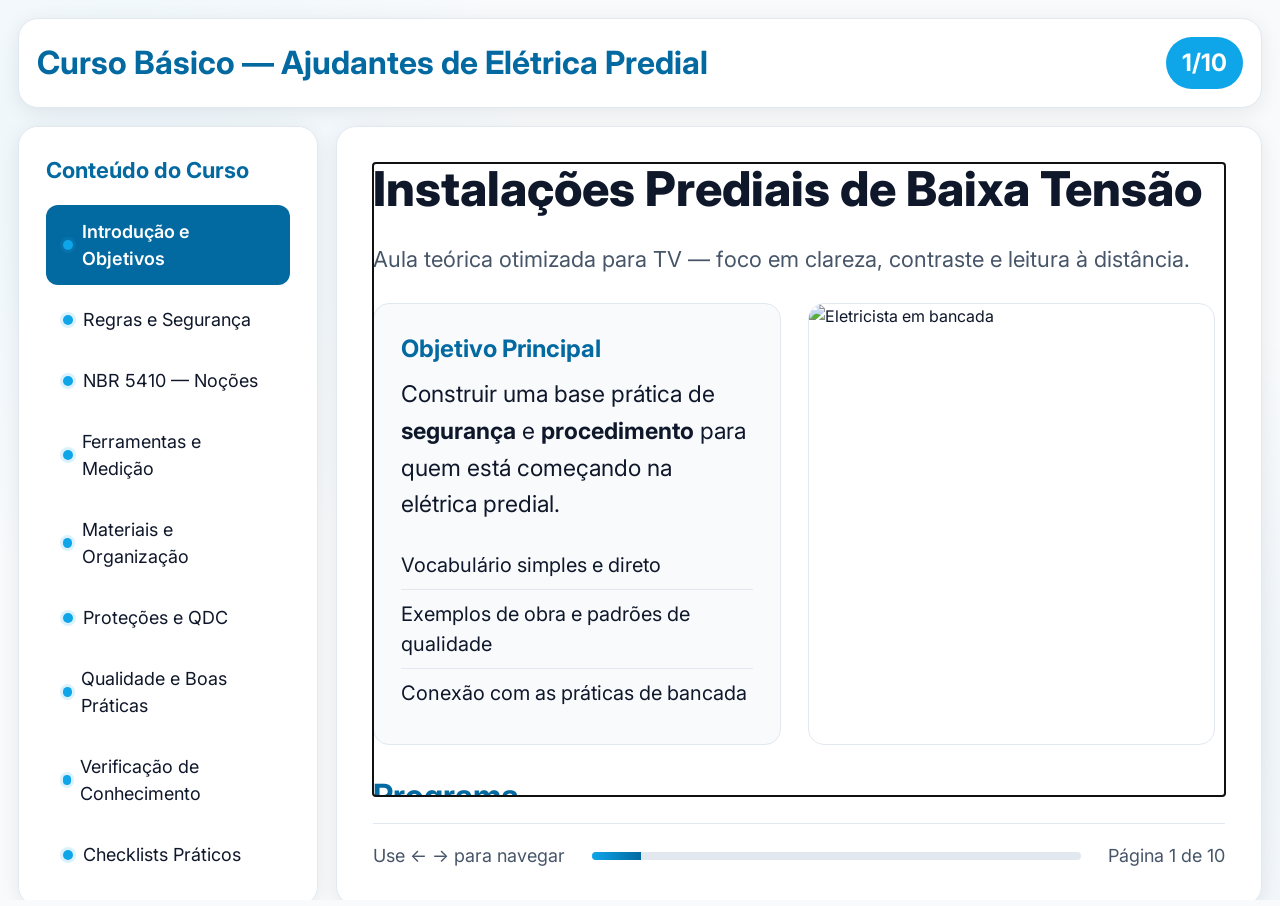
==== index.html @ 141e2f9c "Update index.html" ====
<!DOCTYPE html>
<html lang="pt-BR">
<head>
  <meta charset="utf-8" />
  <meta name="viewport" content="width=device-width, initial-scale=1, viewport-fit=cover" />
  <title>Curso Básico — Ajudantes de Elétrica Predial (TV • Light)</title>
  <meta name="description" content="Apresentação otimizada para TV 16:9, fundo claro e texto escuro, com tipografia grande e alto contraste." />
  <link rel="preconnect" href="https://fonts.googleapis.com">
  <link rel="preconnect" href="https://fonts.gstatic.com" crossorigin>
  <link href="https://fonts.googleapis.com/css2?family=Inter:wght@400;600;700;800&display=swap" rel="stylesheet">
  <style>
    :root {
      /* Sistema de cores otimizado para TV */
      --bg-primary: #f8fafc;
      --bg-card: #ffffff;
      --text-primary: #0f172a;
      --text-secondary: #475569;
      --accent-primary: #0369a1;
      --accent-secondary: #0ea5e9;
      --success: #16a34a;
      --warning: #d97706;
      --danger: #dc2626;
      --border: #e2e8f0;
      --shadow: rgba(0, 0, 0, 0.08);

      /* Sistema de espaçamento para TV */
      --space-xs: 1vh;
      --space-sm: 2vh;
      --space-md: 3vh;
      --space-lg: 4vh;
      --space-xl: 5vh;
    }

    * { box-sizing: border-box; margin: 0; padding: 0; }
    html, body { height: 100%; overflow: hidden; }

    body {
      font-family: 'Inter', system-ui, -apple-system, sans-serif;
      background:
        radial-gradient(circle at 10% 20%, rgba(14,165,233,.05) 0%, transparent 30%),
        radial-gradient(circle at 90% 80%, rgba(3,105,161,.05) 0%, transparent 30%),
        var(--bg-primary);
      color: var(--text-primary);
      line-height: 1.5;
    }

    /* Container principal para TV */
    .tv-container { width: 100vw; height: 100vh; display: flex; flex-direction: column; padding: var(--space-sm); gap: var(--space-sm); }

    /* Header fixo */
    .header { display: flex; justify-content: space-between; align-items: center; padding: var(--space-sm); background: var(--bg-card); border-radius: 20px; box-shadow: 0 4px 20px var(--shadow); border: 1px solid var(--border); }
    .course-title { font-size: clamp(20px, 2.5vw, 32px); font-weight: 700; color: var(--accent-primary); }
    .slide-indicator { font-size: clamp(18px, 2vw, 24px); font-weight: 700; background: var(--accent-secondary); color: #fff; padding: 8px 16px; border-radius: 50px; }

    /* Área de conteúdo principal */
    .main-content { flex: 1; display: flex; gap: var(--space-sm); height: calc(100vh - 120px); }

    /* Navegação lateral */
    .nav-sidebar { width: 300px; background: var(--bg-card); border-radius: 20px; padding: var(--space-md); box-shadow: 0 4px 20px var(--shadow); border: 1px solid var(--border); overflow-y: auto; }
    .nav-title { font-size: clamp(18px, 1.8vw, 22px); font-weight: 700; margin-bottom: var(--space-sm); color: var(--accent-primary); }
    .nav-list { list-style: none; display: flex; flex-direction: column; gap: 8px; }
    .nav-item { padding: 12px 16px; border-radius: 12px; cursor: pointer; transition: all .2s ease; font-size: clamp(16px, 1.5vw, 18px); border: 1px solid transparent; display:flex; align-items:center; gap:.6rem }
    .nav-item:hover { background: #f1f5f9; }
    .nav-item.active { background: var(--accent-primary); color: #fff; font-weight: 600; }
    .nav-item .dot { width:10px; height:10px; border-radius:999px; background: var(--accent-secondary); box-shadow:0 0 0 3px rgba(14,165,233,.15); }

    /* Área do slide */
    .slide-area { flex: 1; background: var(--bg-card); border-radius: 20px; padding: var(--space-lg); box-shadow: 0 4px 20px var(--shadow); border: 1px solid var(--border); overflow: hidden; display: flex; flex-direction: column; }
    .slide-content { flex: 1; overflow-y: auto; padding-right: 10px; animation: fadeIn .4s ease; }

    /* Tipografia otimizada para TV */
    .slide-title { font-size: clamp(32px, 4vw, 48px); font-weight: 800; line-height: 1.1; margin-bottom: var(--space-md); color: var(--text-primary); }
    .slide-subtitle { font-size: clamp(24px, 2.5vw, 32px); font-weight: 700; margin: var(--space-sm) 0 var(--space-xs); color: var(--accent-primary); }
    .text-lead { font-size: clamp(18px, 1.8vw, 22px); color: var(--text-secondary); margin-bottom: var(--space-md); }
    .text-body { font-size: clamp(20px, 1.8vw, 24px); line-height: 1.6; margin-bottom: var(--space-sm); }

    /* Elementos de conteúdo */
    .content-grid { display: grid; grid-template-columns: 1fr 1fr; gap: var(--space-md); margin: var(--space-md) 0; }
    .content-card { background: #f8fafc; border: 1px solid var(--border); border-radius: 16px; padding: var(--space-md); }
    .content-card h3 { font-size: clamp(20px, 2vw, 24px); margin-bottom: var(--space-xs); color: var(--accent-primary); }

    .img-card { background:#fff; border:1px solid var(--border); border-radius:16px; overflow:hidden; }
    .img-card img { display:block; width:100%; height:100%; object-fit:cover; }

    .key-points { list-style: none; }
    .key-points li { padding: var(--space-xs) 0; font-size: clamp(18px, 1.6vw, 20px); border-bottom: 1px solid var(--border); }
    .key-points li:last-child { border-bottom: none; }

    /* Cores para ênfase */
    .text-success { color: var(--success); font-weight: 600; }
    .text-warning { color: var(--warning); font-weight: 600; }
    .text-danger { color: var(--danger); font-weight: 600; }

    /* Footer */
    .footer { display: flex; justify-content: space-between; align-items: center; padding: var(--space-sm) 0 0; margin-top: var(--space-md); border-top: 1px solid var(--border); }
    .progress-bar { flex: 1; height: 8px; background: #e2e8f0; border-radius: 4px; overflow: hidden; margin: 0 var(--space-md); }
    .progress-fill { height: 100%; background: linear-gradient(90deg, var(--accent-secondary), var(--accent-primary)); transition: width .3s ease; }
    .nav-hint { font-size: clamp(16px, 1.5vw, 18px); color: var(--text-secondary); }

    /* Scrollbar personalizada */
    .slide-content::-webkit-scrollbar { width: 8px; }
    .slide-content::-webkit-scrollbar-track { background: #f1f5f9; border-radius: 4px; }
    .slide-content::-webkit-scrollbar-thumb { background: var(--accent-secondary); border-radius: 4px; }

    @keyframes fadeIn { from { opacity: 0; transform: translateY(8px); } to { opacity: 1; transform: translateY(0); } }

    /* Responsividade para diferentes tamanhos de TV */
    @media (max-width: 1200px) { .nav-sidebar { width: 260px; } }
    @media (max-width: 900px)  { .main-content { flex-direction: column; } .nav-sidebar { width: 100%; height: auto; max-height: 200px; } }
  </style>
</head>
<body>
  <div class="tv-container">
    <header class="header" role="banner">
      <div class="course-title">Curso Básico — Ajudantes de Elétrica Predial</div>
      <div class="slide-indicator" id="slideIndicator" aria-live="polite">1/10</div>
    </header>

    <div class="main-content">
      <nav class="nav-sidebar" aria-label="Conteúdo do curso">
        <h3 class="nav-title">Conteúdo do Curso</h3>
        <ul class="nav-list" id="navList"></ul>
      </nav>

      <main class="slide-area" role="main">
        <div class="slide-content" id="slideContent" tabindex="0" aria-live="polite"></div>
        <footer class="footer">
          <div class="nav-hint">Use ← → para navegar</div>
          <div class="progress-bar" aria-hidden="true"><div class="progress-fill" id="progressFill" style="width: 10%"></div></div>
          <div class="nav-hint" id="pageHint">Página 1 de 10</div>
        </footer>
      </main>
    </div>
  </div>

  <script>
    // Slides estruturados (HTML pronto para injeção). Imagens livres (Unsplash) — podem ser trocadas por fotos da obra.
    const slides = [
      {
        title: 'Introdução e Objetivos',
        icon: '📘',
        content: `
          <h1 class="slide-title">Instalações Prediais de Baixa Tensão</h1>
          <p class="text-lead">Aula teórica otimizada para TV — foco em clareza, contraste e leitura à distância.</p>
          <div class="content-grid">
            <div class="content-card">
              <h3>Objetivo Principal</h3>
              <p class="text-body">Construir uma base prática de <strong>segurança</strong> e <strong>procedimento</strong> para quem está começando na elétrica predial.</p>
              <ul class="key-points">
                <li>Vocabulário simples e direto</li>
                <li>Exemplos de obra e padrões de qualidade</li>
                <li>Conexão com as práticas de bancada</li>
              </ul>
            </div>
            <div class="img-card"><img alt="Eletricista em bancada" src="https://images.unsplash.com/photo-1607863680170-54366b6cb3a8?q=80&w=1920&auto=format&fit=crop"/></div>
          </div>
          <h2 class="slide-subtitle">Programa</h2>
          <ul class="key-points">
            <li>Regras e segurança • NBR 5410 (noções) • Ferramentas e medição</li>
            <li>Materiais e organização • Proteções e QDC • Qualidade</li>
            <li>Mini‑quiz • Checklists • Chamada para prática</li>
          </ul>
        `
      },
      {
        title: 'Regras e Segurança',
        icon: '🦺',
        content: `
          <h1 class="slide-title">Regras do jogo: papel do ajudante + segurança</h1>
          <div class="content-grid">
            <div class="content-card">
              <h3>Papel do ajudante</h3>
              <ul class="key-points">
                <li>Apoiar: materiais, passagem de cabos, fixações, organização</li>
                <li><strong>Limites:</strong> sem conexões energizadas/manobras sem autorização</li>
                <li>Comunicar e sinalizar riscos imediatamente</li>
              </ul>
              <h3 style="margin-top:1vh">Segurança (não negociável)</h3>
              <ul class="key-points">
                <li><span class="text-danger">Bloqueio + Sinalização</span> antes de qualquer intervenção</li>
                <li>EPI: luvas, óculos, botas • Ferramentas íntegras</li>
                <li>Teste de ausência de tensão quando aplicável</li>
              </ul>
            </div>
            <div class="img-card"><img alt="Sinalização e EPI" src="https://images.unsplash.com/photo-1621905251918-48416bd8575a?q=80&w=1920&auto=format&fit=crop"/></div>
          </div>
          <div class="content-grid">
            <div class="content-card">
              <h3>Checklist 10s</h3>
              <ul class="key-points">
                <li>Ambiente seco e iluminado</li>
                <li>Escadas estáveis • Extensões sem emenda precária</li>
                <li>Área sinalizada (fitas/cones)</li>
              </ul>
            </div>
            <div class="content-card">
              <h3>Fala padrão</h3>
              <p class="text-body">“Vou <strong>sinalizar</strong> e chamar o eletricista para <strong>liberar</strong> o ponto.”</p>
            </div>
          </div>
        `
      },
      {
        title: 'NBR 5410 — Noções',
        icon: '📑',
        content: `
          <h1 class="slide-title">NBR 5410 — noções essenciais</h1>
          <div class="content-grid">
            <div class="content-card">
              <h3>Conceitos‑chave</h3>
              <ul class="key-points">
                <li>Separação de circuitos: iluminação × TUG × TUE</li>
                <li>Condutor de proteção (PE) contínuo</li>
                <li>DR → pessoas • DPS → equipamentos • Disjuntor → condutores</li>
                <li>Seções típicas: 1,5 (ilum.), 2,5 (TUG), 4–6–10 mm² (alimentações/TUE)</li>
              </ul>
            </div>
            <div class="img-card"><img alt="Quadro e condutores" src="https://images.unsplash.com/photo-1607706009773-c5c42b3fa9a5?q=80&w=1920&auto=format&fit=crop"/></div>
          </div>
          <h2 class="slide-subtitle">Lembretes práticos</h2>
          <ul class="key-points">
            <li>Fase é interrompida no interruptor; neutro segue à carga</li>
            <li>Raio de curvatura e taxa de ocupação respeitados</li>
            <li>Etiquetagem legível da caixa ao quadro</li>
          </ul>
        `
      },
      {
        title: 'Ferramentas e Medição',
        icon: '🧰',
        content: `
          <h1 class="slide-title">Ferramentas e Medição</h1>
          <div class="content-grid">
            <div class="content-card">
              <h3>Essenciais</h3>
              <ul class="key-points">
                <li>Decapador, crimpador, alicates (universal, corte, bico)</li>
                <li>Parafusadeira com controle de torque</li>
                <li>Chave de teste e multímetro (tensão/continuidade)</li>
              </ul>
              <h3 style="margin-top:1vh">Erros a evitar</h3>
              <ul class="key-points">
                <li>Decapar demais/de menos (cobre exposto ou crimpagem ruim)</li>
                <li>Terminal inadequado ou pouca pressão</li>
                <li>Escala errada no multímetro</li>
              </ul>
            </div>
            <div class="img-card"><img alt="Ferramentas" src="https://images.unsplash.com/photo-1581092160562-40aa08e78837?q=80&w=1920&auto=format&fit=crop"/></div>
          </div>
          <div class="content-grid">
            <div class="content-card">
              <h3>Boas práticas</h3>
              <ul class="key-points">
                <li>Testar DR (botão “T”) • Registrar leituras básicas</li>
                <li>Bandejas por função: cortar, decapar, crimpar, medir</li>
                <li>Inventário e limpeza ao final do turno</li>
              </ul>
            </div>
            <div class="content-card">
              <h3>Demonstração em bancada</h3>
              <p class="text-body">Na prática: decapagem correta, crimpagem sem “pescoço”, tração mínima e recomposição do isolamento.</p>
            </div>
          </div>
        `
      },
      {
        title: 'Materiais e Organização',
        icon: '🧱',
        content: `
          <h1 class="slide-title">Materiais e Organização</h1>
          <div class="content-grid">
            <div class="content-card">
              <h3>Condutores e Eletrodutos</h3>
              <ul class="key-points">
                <li>Bitolas usuais: 1,5 / 2,5 / 4 / 6 / 10 mm² — cores e função</li>
                <li>Eletroduto flexível e PVC rígido: curvas suaves e ocupação</li>
                <li>Perfilado/eletrocalha: fixações e aterramento quando metálico</li>
              </ul>
            </div>
            <div class="img-card"><img alt="Organização de cabos" src="https://images.unsplash.com/photo-1599556476310-ef48e7d9e0a0?q=80&w=1920&auto=format&fit=crop"/></div>
          </div>
          <div class="content-grid">
            <div class="content-card">
              <h3>Organização da frente de serviço</h3>
              <ul class="key-points">
                <li>Etiquetas nas extremidades e no quadro</li>
                <li>Rotas limpas, sem esmagamentos, sem cruzar hidráulica indevida</li>
                <li>Conferência de materiais antes de subir</li>
              </ul>
            </div>
            <div class="content-card">
              <h3>Qualidade visual</h3>
              <p class="text-body">Caixas limpas, margem de sobras mínima, tampa fecha sem esforço — acabamento comunica profissionalismo.</p>
            </div>
          </div>
        `
      },
      {
        title: 'Proteções e QDC',
        icon: '🛡️',
        content: `
          <h1 class="slide-title">Proteções e QDC (Quadro de Distribuição)</h1>
          <div class="content-grid">
            <div class="content-card">
              <h3>Papel de cada dispositivo</h3>
              <ul class="key-points">
                <li><strong>Disjuntor:</strong> protege condutor contra sobrecorrente/curto</li>
                <li><strong>DR:</strong> protege pessoas; testar regularmente</li>
                <li><strong>DPS:</strong> protege contra surtos; condutores curtos ao PE e barramento</li>
              </ul>
            </div>
            <div class="img-card"><img alt="Quadro elétrico" src="https://images.unsplash.com/photo-1621905251345-3ffaf43b5c02?q=80&w=1920&auto=format&fit=crop"/></div>
          </div>
          <div class="content-grid">
            <div class="content-card">
              <h3>Acabamento e inspeção</h3>
              <ul class="key-points">
                <li>Torque conforme fabricante (registrar)</li>
                <li>Etiqueta dos circuitos no espelho</li>
                <li>Limpeza e reserva organizada</li>
              </ul>
            </div>
            <div class="content-card">
              <h3>Dica de segurança</h3>
              <p class="text-body">Nunca atuar em partes energizadas — ajudante não realiza manobras sem autorização expressa.</p>
            </div>
          </div>
        `
      },
      {
        title: 'Qualidade e Boas Práticas',
        icon: '✅',
        content: `
          <h1 class="slide-title">Qualidade visível: boas práticas</h1>
          <div class="content-grid">
            <div class="content-card">
              <h3>Padronização</h3>
              <ul class="key-points">
                <li>Rotas retas, curvas suaves, sem zigue‑zague</li>
                <li>Separação de circuitos (iluminação, TUG, TUE)</li>
                <li>Etiquetas consistentes (fonte legível / posição padrão)</li>
              </ul>
            </div>
            <div class="content-card">
              <h3>Acabamento</h3>
              <ul class="key-points">
                <li>Caixas: emendas seguras, tampa fecha sem esmagar condutor</li>
                <li>Cabos sem feridas, isolamento preservado</li>
                <li>Limpeza final da frente de serviço</li>
              </ul>
            </div>
          </div>
        `
      },
      {
        title: 'Verificação de Conhecimento',
        icon: '📝',
        content: `
          <h1 class="slide-title">Mini‑quiz (rápido)</h1>
          <div class="content-grid">
            <div class="content-card">
              <h3>Perguntas</h3>
              <ol class="key-points" style="list-style:decimal inside">
                <li>Qual dispositivo protege pessoas contra corrente de fuga? (Dica: botão "T")</li>
                <li>Em qual condutor o interruptor deve atuar?</li>
                <li>Cite uma boa prática na passagem de cabos em eletroduto.</li>
                <li>Antes de iniciar um serviço, cite um item obrigatório.</li>
              </ol>
            </div>
            <div class="content-card">
              <h3>Gabarito</h3>
              <ul class="key-points">
                <li><strong>DR</strong></li>
                <li><strong>Fase</strong></li>
                <li>Respeitar raio de curvatura e taxa de ocupação</li>
                <li>Bloqueio/sinalização e EPI adequado</li>
              </ul>
            </div>
          </div>
        `
      },
      {
        title: 'Checklists Práticos',
        icon: '🧾',
        content: `
          <h1 class="slide-title">Checklists de bolso</h1>
          <div class="content-grid">
            <div class="content-card">
              <h3>Antes de energizar</h3>
              <ul class="key-points">
                <li>Fixações conferidas; condutores sem feridas</li>
                <li>DR testado (botão T) quando aplicável</li>
                <li>Torque registrado no QDC</li>
                <li>Etiquetas legíveis nas pontas</li>
              </ul>
            </div>
            <div class="content-card">
              <h3>Passagem de cabos</h3>
              <ul class="key-points">
                <li>Curvas suaves; guia e lubrificante quando preciso</li>
                <li>Sem esmagar; sem cruzar com hidráulica indevida</li>
                <li>Sobra mínima e organizada</li>
              </ul>
            </div>
          </div>
        `
      },
      {
        title: 'Encerramento',
        icon: '🏁',
        content: `
          <h1 class="slide-title">Teoria concluída → Vamos para a bancada</h1>
          <p class="text-lead">Próximo passo: montar circuito simples + paralelo, TUG com DR e DPS no mini‑QDC.</p>
          <ul class="key-points">
            <li>Critérios de aceitação: funcionamento, continuidade/isolação e acabamento</li>
            <li>Dúvidas anotadas vão para a estação de prática</li>
            <li>Qualidade = Segurança + Padrão</li>
          </ul>
        `
      }
    ];

    // Gera navegação a partir do array de slides
    const navList = document.getElementById('navList');
    slides.forEach((s, i) => {
      const li = document.createElement('li');
      li.className = 'nav-item' + (i === 0 ? ' active' : '');
      li.setAttribute('role', 'button');
      li.setAttribute('tabindex', '0');
      li.innerHTML = `<span class="dot" aria-hidden="true"></span> ${s.title}`;
      li.addEventListener('click', () => navigateTo(i));
      li.addEventListener('keydown', (e) => { if(e.key === 'Enter' || e.key === ' ') navigateTo(i); });
      navList.appendChild(li);
    });

    const slideContent = document.getElementById('slideContent');
    const slideIndicator = document.getElementById('slideIndicator');
    const progressFill = document.getElementById('progressFill');
    const pageHint = document.getElementById('pageHint');

    let currentSlide = 0;

    function updateSlide(){
      slideContent.innerHTML = slides[currentSlide].content;
      slideIndicator.textContent = `${currentSlide+1}/${slides.length}`;
      progressFill.style.width = `${((currentSlide+1)/slides.length)*100}%`;
      pageHint.textContent = `Página ${currentSlide+1} de ${slides.length}`;
      document.title = `${slides[currentSlide].title} — Curso Básico (TV)`;
      // Atualiza estado do menu
      Array.from(navList.children).forEach((el, idx)=> el.classList.toggle('active', idx === currentSlide));
      // Foco acessível para leitura em TV/PC
      slideContent.focus({preventScroll:true});
    }

    function navigateTo(i){ currentSlide = Math.max(0, Math.min(slides.length-1, i)); updateSlide(); }

    // Navegação por teclado
    document.addEventListener('keydown', (e)=>{
      if(e.key==='ArrowRight' || e.key==='PageDown') navigateTo(currentSlide+1);
      if(e.key==='ArrowLeft'  || e.key==='PageUp')   navigateTo(currentSlide-1);
      if(e.key==='Home') navigateTo(0);
      if(e.key==='End') navigateTo(slides.length-1);
    });

    // Inicializa
    updateSlide();
  </script>
</body>
</html>
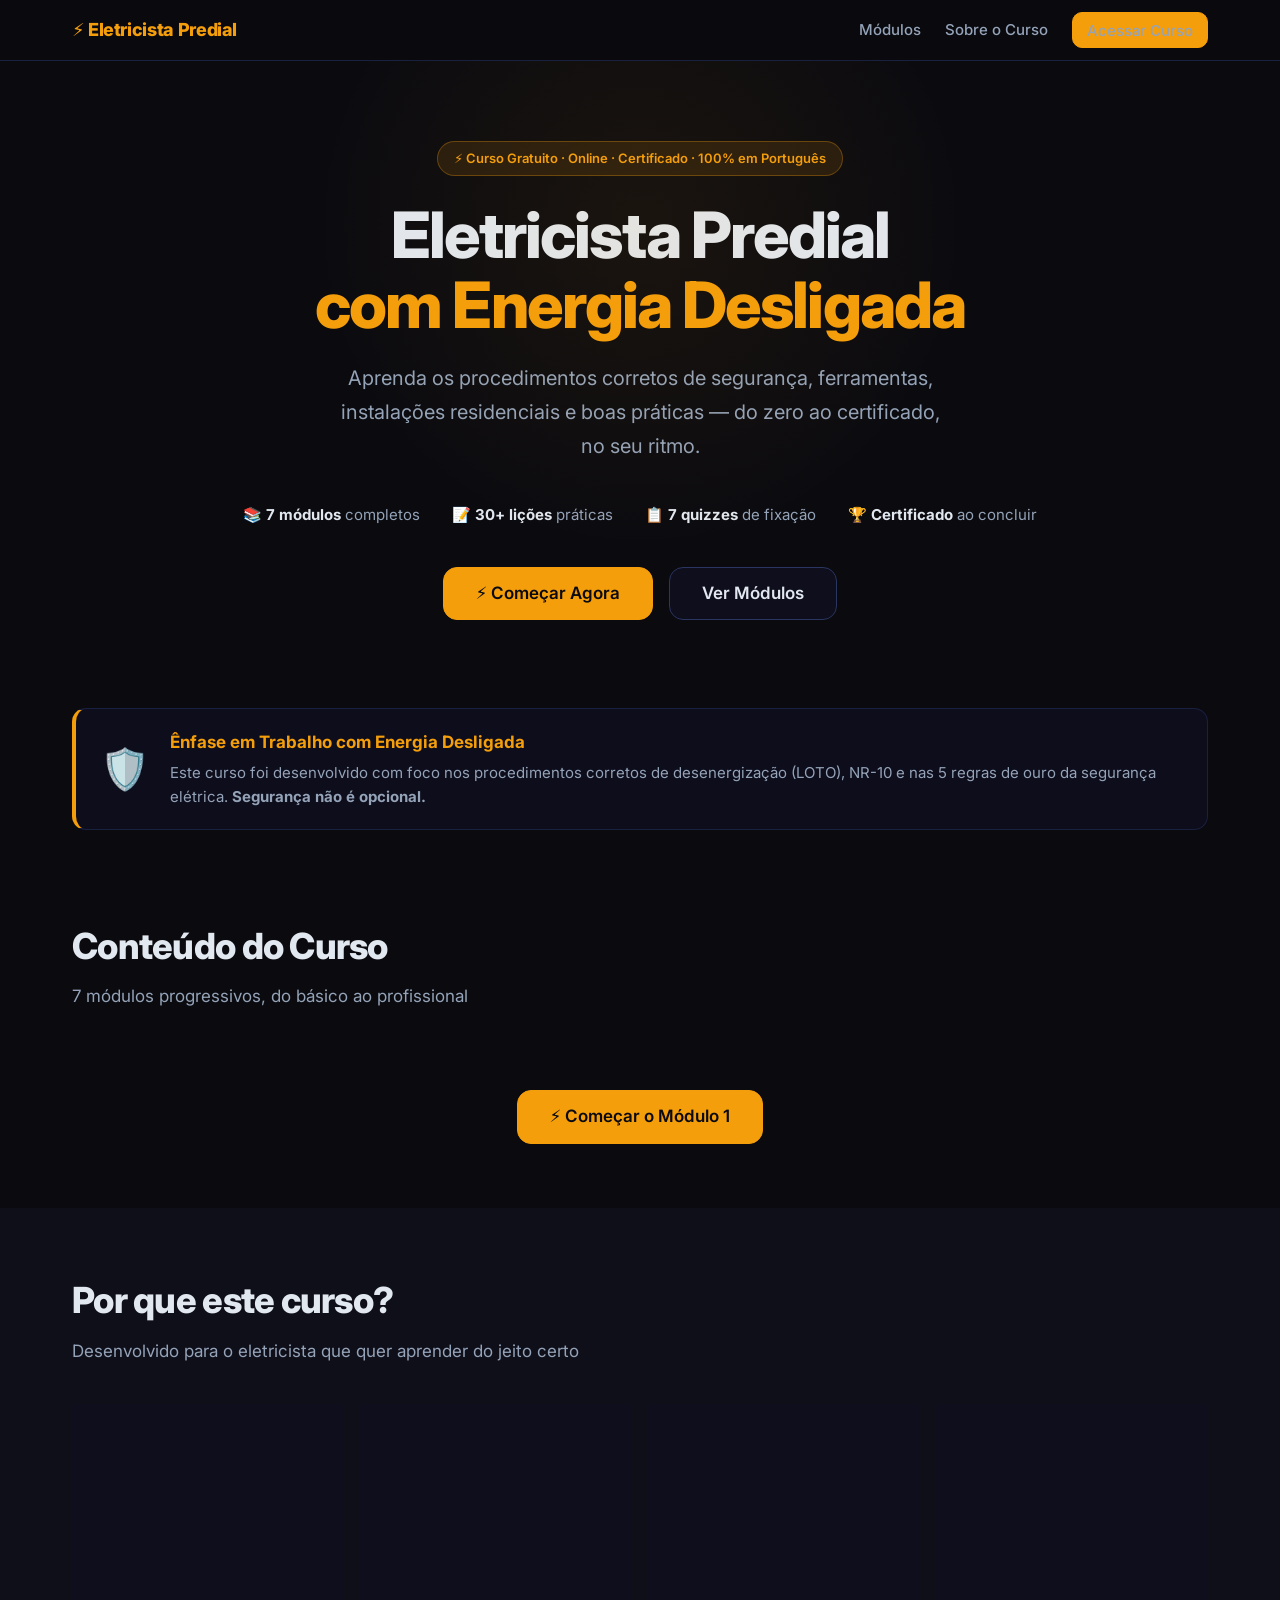
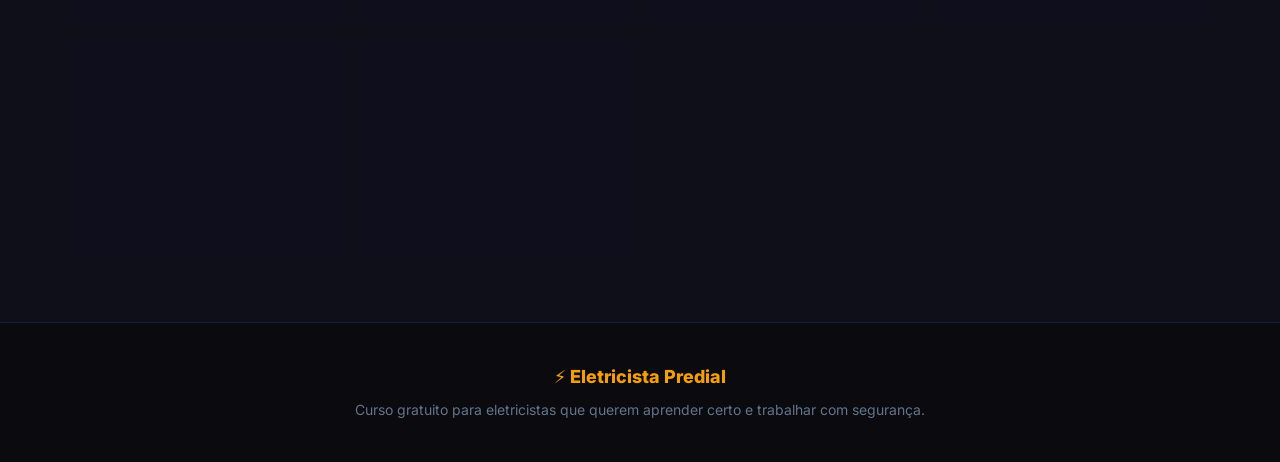
==== commit 1dbb49c2: "feat: add landing page, design system, app logic and certificate page - index.html: new landing page" ====
--- a/index.html
+++ b/index.html
@@ -1,470 +1,183 @@
 <!DOCTYPE html>
 <html lang="pt-BR">
 <head>
-  <meta charset="utf-8" />
-  <meta name="viewport" content="width=device-width, initial-scale=1, viewport-fit=cover" />
-  <title>Curso Básico — Ajudantes de Elétrica Predial (TV • Light)</title>
-  <meta name="description" content="Apresentação otimizada para TV 16:9, fundo claro e texto escuro, com tipografia grande e alto contraste." />
-  <link rel="preconnect" href="https://fonts.googleapis.com">
-  <link rel="preconnect" href="https://fonts.gstatic.com" crossorigin>
-  <link href="https://fonts.googleapis.com/css2?family=Inter:wght@400;600;700;800&display=swap" rel="stylesheet">
-  <style>
-    :root {
-      /* Sistema de cores otimizado para TV */
-      --bg-primary: #f8fafc;
-      --bg-card: #ffffff;
-      --text-primary: #0f172a;
-      --text-secondary: #475569;
-      --accent-primary: #0369a1;
-      --accent-secondary: #0ea5e9;
-      --success: #16a34a;
-      --warning: #d97706;
-      --danger: #dc2626;
-      --border: #e2e8f0;
-      --shadow: rgba(0, 0, 0, 0.08);
-
-      /* Sistema de espaçamento para TV */
-      --space-xs: 1vh;
-      --space-sm: 2vh;
-      --space-md: 3vh;
-      --space-lg: 4vh;
-      --space-xl: 5vh;
-    }
-
-    * { box-sizing: border-box; margin: 0; padding: 0; }
-    html, body { height: 100%; overflow: hidden; }
-
-    body {
-      font-family: 'Inter', system-ui, -apple-system, sans-serif;
-      background:
-        radial-gradient(circle at 10% 20%, rgba(14,165,233,.05) 0%, transparent 30%),
-        radial-gradient(circle at 90% 80%, rgba(3,105,161,.05) 0%, transparent 30%),
-        var(--bg-primary);
-      color: var(--text-primary);
-      line-height: 1.5;
-    }
-
-    /* Container principal para TV */
-    .tv-container { width: 100vw; height: 100vh; display: flex; flex-direction: column; padding: var(--space-sm); gap: var(--space-sm); }
-
-    /* Header fixo */
-    .header { display: flex; justify-content: space-between; align-items: center; padding: var(--space-sm); background: var(--bg-card); border-radius: 20px; box-shadow: 0 4px 20px var(--shadow); border: 1px solid var(--border); }
-    .course-title { font-size: clamp(20px, 2.5vw, 32px); font-weight: 700; color: var(--accent-primary); }
-    .slide-indicator { font-size: clamp(18px, 2vw, 24px); font-weight: 700; background: var(--accent-secondary); color: #fff; padding: 8px 16px; border-radius: 50px; }
-
-    /* Área de conteúdo principal */
-    .main-content { flex: 1; display: flex; gap: var(--space-sm); height: calc(100vh - 120px); }
-
-    /* Navegação lateral */
-    .nav-sidebar { width: 300px; background: var(--bg-card); border-radius: 20px; padding: var(--space-md); box-shadow: 0 4px 20px var(--shadow); border: 1px solid var(--border); overflow-y: auto; }
-    .nav-title { font-size: clamp(18px, 1.8vw, 22px); font-weight: 700; margin-bottom: var(--space-sm); color: var(--accent-primary); }
-    .nav-list { list-style: none; display: flex; flex-direction: column; gap: 8px; }
-    .nav-item { padding: 12px 16px; border-radius: 12px; cursor: pointer; transition: all .2s ease; font-size: clamp(16px, 1.5vw, 18px); border: 1px solid transparent; display:flex; align-items:center; gap:.6rem }
-    .nav-item:hover { background: #f1f5f9; }
-    .nav-item.active { background: var(--accent-primary); color: #fff; font-weight: 600; }
-    .nav-item .dot { width:10px; height:10px; border-radius:999px; background: var(--accent-secondary); box-shadow:0 0 0 3px rgba(14,165,233,.15); }
-
-    /* Área do slide */
-    .slide-area { flex: 1; background: var(--bg-card); border-radius: 20px; padding: var(--space-lg); box-shadow: 0 4px 20px var(--shadow); border: 1px solid var(--border); overflow: hidden; display: flex; flex-direction: column; }
-    .slide-content { flex: 1; overflow-y: auto; padding-right: 10px; animation: fadeIn .4s ease; }
-
-    /* Tipografia otimizada para TV */
-    .slide-title { font-size: clamp(32px, 4vw, 48px); font-weight: 800; line-height: 1.1; margin-bottom: var(--space-md); color: var(--text-primary); }
-    .slide-subtitle { font-size: clamp(24px, 2.5vw, 32px); font-weight: 700; margin: var(--space-sm) 0 var(--space-xs); color: var(--accent-primary); }
-    .text-lead { font-size: clamp(18px, 1.8vw, 22px); color: var(--text-secondary); margin-bottom: var(--space-md); }
-    .text-body { font-size: clamp(20px, 1.8vw, 24px); line-height: 1.6; margin-bottom: var(--space-sm); }
-
-    /* Elementos de conteúdo */
-    .content-grid { display: grid; grid-template-columns: 1fr 1fr; gap: var(--space-md); margin: var(--space-md) 0; }
-    .content-card { background: #f8fafc; border: 1px solid var(--border); border-radius: 16px; padding: var(--space-md); }
-    .content-card h3 { font-size: clamp(20px, 2vw, 24px); margin-bottom: var(--space-xs); color: var(--accent-primary); }
-
-    .img-card { background:#fff; border:1px solid var(--border); border-radius:16px; overflow:hidden; }
-    .img-card img { display:block; width:100%; height:100%; object-fit:cover; }
-
-    .key-points { list-style: none; }
-    .key-points li { padding: var(--space-xs) 0; font-size: clamp(18px, 1.6vw, 20px); border-bottom: 1px solid var(--border); }
-    .key-points li:last-child { border-bottom: none; }
-
-    /* Cores para ênfase */
-    .text-success { color: var(--success); font-weight: 600; }
-    .text-warning { color: var(--warning); font-weight: 600; }
-    .text-danger { color: var(--danger); font-weight: 600; }
-
-    /* Footer */
-    .footer { display: flex; justify-content: space-between; align-items: center; padding: var(--space-sm) 0 0; margin-top: var(--space-md); border-top: 1px solid var(--border); }
-    .progress-bar { flex: 1; height: 8px; background: #e2e8f0; border-radius: 4px; overflow: hidden; margin: 0 var(--space-md); }
-    .progress-fill { height: 100%; background: linear-gradient(90deg, var(--accent-secondary), var(--accent-primary)); transition: width .3s ease; }
-    .nav-hint { font-size: clamp(16px, 1.5vw, 18px); color: var(--text-secondary); }
-
-    /* Scrollbar personalizada */
-    .slide-content::-webkit-scrollbar { width: 8px; }
-    .slide-content::-webkit-scrollbar-track { background: #f1f5f9; border-radius: 4px; }
-    .slide-content::-webkit-scrollbar-thumb { background: var(--accent-secondary); border-radius: 4px; }
-
-    @keyframes fadeIn { from { opacity: 0; transform: translateY(8px); } to { opacity: 1; transform: translateY(0); } }
-
-    /* Responsividade para diferentes tamanhos de TV */
-    @media (max-width: 1200px) { .nav-sidebar { width: 260px; } }
-    @media (max-width: 900px)  { .main-content { flex-direction: column; } .nav-sidebar { width: 100%; height: auto; max-height: 200px; } }
-  </style>
+<meta charset="utf-8">
+<meta name="viewport" content="width=device-width, initial-scale=1">
+<title>Curso Eletricista Predial — Energia Desligada</title>
+<meta name="description" content="Curso completo e gratuito de Eletricista Predial com ênfase em trabalho com energia desligada. 7 módulos, quizzes e certificado.">
+<link rel="preconnect" href="https://fonts.googleapis.com">
+<link rel="preconnect" href="https://fonts.gstatic.com" crossorigin>
+<link href="https://fonts.googleapis.com/css2?family=Inter:wght@400;500;600;700;800&display=swap" rel="stylesheet">
+<link rel="stylesheet" href="style.css">
 </head>
 <body>
-  <div class="tv-container">
-    <header class="header" role="banner">
-      <div class="course-title">Curso Básico — Ajudantes de Elétrica Predial</div>
-      <div class="slide-indicator" id="slideIndicator" aria-live="polite">1/10</div>
-    </header>
-
-    <div class="main-content">
-      <nav class="nav-sidebar" aria-label="Conteúdo do curso">
-        <h3 class="nav-title">Conteúdo do Curso</h3>
-        <ul class="nav-list" id="navList"></ul>
-      </nav>
-
-      <main class="slide-area" role="main">
-        <div class="slide-content" id="slideContent" tabindex="0" aria-live="polite"></div>
-        <footer class="footer">
-          <div class="nav-hint">Use ← → para navegar</div>
-          <div class="progress-bar" aria-hidden="true"><div class="progress-fill" id="progressFill" style="width: 10%"></div></div>
-          <div class="nav-hint" id="pageHint">Página 1 de 10</div>
-        </footer>
-      </main>
+<nav class="navbar">
+  <div class="container">
+    <div class="nav-brand">⚡ Eletricista Predial</div>
+    <div class="nav-links">
+      <a href="#modulos">Módulos</a>
+      <a href="#sobre">Sobre o Curso</a>
+      <a href="curso.html" class="btn btn-primary btn-sm" id="navCta">Acessar Curso</a>
+    </div>
+    <button class="hamburger" id="hamburger" aria-label="Menu">☰</button>
+  </div>
+  <div class="nav-mobile" id="navMobile">
+    <a href="#modulos" onclick="document.getElementById('navMobile').classList.remove('open')">Módulos</a>
+    <a href="#sobre" onclick="document.getElementById('navMobile').classList.remove('open')">Sobre o Curso</a>
+    <a href="curso.html" class="btn btn-primary">⚡ Começar Agora</a>
+  </div>
+</nav>
+<section class="hero">
+  <div class="container">
+    <div class="hero-badge">⚡ Curso Gratuito &middot; Online &middot; Certificado &middot; 100% em Português</div>
+    <h1 class="hero-title">Eletricista Predial<br><span class="hero-accent">com Energia Desligada</span></h1>
+    <p class="hero-subtitle">Aprenda os procedimentos corretos de segurança, ferramentas, instalações residenciais e boas práticas — do zero ao certificado, no seu ritmo.</p>
+    <div class="hero-stats">
+      <div class="stat">📚 <strong>7 módulos</strong> completos</div>
+      <div class="stat">📝 <strong>30+ lições</strong> práticas</div>
+      <div class="stat">📋 <strong>7 quizzes</strong> de fixação</div>
+      <div class="stat">🏆 <strong>Certificado</strong> ao concluir</div>
+    </div>
+    <div class="hero-cta">
+      <a href="#" class="btn btn-primary btn-lg" id="ctaBtn">⚡ Começar Agora</a>
+      <a href="#modulos" class="btn btn-secondary btn-lg">Ver Módulos</a>
     </div>
   </div>
-
-  <script>
-    // Slides estruturados (HTML pronto para injeção). Imagens livres (Unsplash) — podem ser trocadas por fotos da obra.
-    const slides = [
-      {
-        title: 'Introdução e Objetivos',
-        icon: '📘',
-        content: `
-          <h1 class="slide-title">Instalações Prediais de Baixa Tensão</h1>
-          <p class="text-lead">Aula teórica otimizada para TV — foco em clareza, contraste e leitura à distância.</p>
-          <div class="content-grid">
-            <div class="content-card">
-              <h3>Objetivo Principal</h3>
-              <p class="text-body">Construir uma base prática de <strong>segurança</strong> e <strong>procedimento</strong> para quem está começando na elétrica predial.</p>
-              <ul class="key-points">
-                <li>Vocabulário simples e direto</li>
-                <li>Exemplos de obra e padrões de qualidade</li>
-                <li>Conexão com as práticas de bancada</li>
-              </ul>
-            </div>
-            <div class="img-card"><img alt="Eletricista em bancada" src="https://images.unsplash.com/photo-1607863680170-54366b6cb3a8?q=80&w=1920&auto=format&fit=crop"/></div>
-          </div>
-          <h2 class="slide-subtitle">Programa</h2>
-          <ul class="key-points">
-            <li>Regras e segurança • NBR 5410 (noções) • Ferramentas e medição</li>
-            <li>Materiais e organização • Proteções e QDC • Qualidade</li>
-            <li>Mini‑quiz • Checklists • Chamada para prática</li>
-          </ul>
-        `
-      },
-      {
-        title: 'Regras e Segurança',
-        icon: '🦺',
-        content: `
-          <h1 class="slide-title">Regras do jogo: papel do ajudante + segurança</h1>
-          <div class="content-grid">
-            <div class="content-card">
-              <h3>Papel do ajudante</h3>
-              <ul class="key-points">
-                <li>Apoiar: materiais, passagem de cabos, fixações, organização</li>
-                <li><strong>Limites:</strong> sem conexões energizadas/manobras sem autorização</li>
-                <li>Comunicar e sinalizar riscos imediatamente</li>
-              </ul>
-              <h3 style="margin-top:1vh">Segurança (não negociável)</h3>
-              <ul class="key-points">
-                <li><span class="text-danger">Bloqueio + Sinalização</span> antes de qualquer intervenção</li>
-                <li>EPI: luvas, óculos, botas • Ferramentas íntegras</li>
-                <li>Teste de ausência de tensão quando aplicável</li>
-              </ul>
-            </div>
-            <div class="img-card"><img alt="Sinalização e EPI" src="https://images.unsplash.com/photo-1621905251918-48416bd8575a?q=80&w=1920&auto=format&fit=crop"/></div>
-          </div>
-          <div class="content-grid">
-            <div class="content-card">
-              <h3>Checklist 10s</h3>
-              <ul class="key-points">
-                <li>Ambiente seco e iluminado</li>
-                <li>Escadas estáveis • Extensões sem emenda precária</li>
-                <li>Área sinalizada (fitas/cones)</li>
-              </ul>
-            </div>
-            <div class="content-card">
-              <h3>Fala padrão</h3>
-              <p class="text-body">“Vou <strong>sinalizar</strong> e chamar o eletricista para <strong>liberar</strong> o ponto.”</p>
-            </div>
-          </div>
-        `
-      },
-      {
-        title: 'NBR 5410 — Noções',
-        icon: '📑',
-        content: `
-          <h1 class="slide-title">NBR 5410 — noções essenciais</h1>
-          <div class="content-grid">
-            <div class="content-card">
-              <h3>Conceitos‑chave</h3>
-              <ul class="key-points">
-                <li>Separação de circuitos: iluminação × TUG × TUE</li>
-                <li>Condutor de proteção (PE) contínuo</li>
-                <li>DR → pessoas • DPS → equipamentos • Disjuntor → condutores</li>
-                <li>Seções típicas: 1,5 (ilum.), 2,5 (TUG), 4–6–10 mm² (alimentações/TUE)</li>
-              </ul>
-            </div>
-            <div class="img-card"><img alt="Quadro e condutores" src="https://images.unsplash.com/photo-1607706009773-c5c42b3fa9a5?q=80&w=1920&auto=format&fit=crop"/></div>
-          </div>
-          <h2 class="slide-subtitle">Lembretes práticos</h2>
-          <ul class="key-points">
-            <li>Fase é interrompida no interruptor; neutro segue à carga</li>
-            <li>Raio de curvatura e taxa de ocupação respeitados</li>
-            <li>Etiquetagem legível da caixa ao quadro</li>
-          </ul>
-        `
-      },
-      {
-        title: 'Ferramentas e Medição',
-        icon: '🧰',
-        content: `
-          <h1 class="slide-title">Ferramentas e Medição</h1>
-          <div class="content-grid">
-            <div class="content-card">
-              <h3>Essenciais</h3>
-              <ul class="key-points">
-                <li>Decapador, crimpador, alicates (universal, corte, bico)</li>
-                <li>Parafusadeira com controle de torque</li>
-                <li>Chave de teste e multímetro (tensão/continuidade)</li>
-              </ul>
-              <h3 style="margin-top:1vh">Erros a evitar</h3>
-              <ul class="key-points">
-                <li>Decapar demais/de menos (cobre exposto ou crimpagem ruim)</li>
-                <li>Terminal inadequado ou pouca pressão</li>
-                <li>Escala errada no multímetro</li>
-              </ul>
-            </div>
-            <div class="img-card"><img alt="Ferramentas" src="https://images.unsplash.com/photo-1581092160562-40aa08e78837?q=80&w=1920&auto=format&fit=crop"/></div>
-          </div>
-          <div class="content-grid">
-            <div class="content-card">
-              <h3>Boas práticas</h3>
-              <ul class="key-points">
-                <li>Testar DR (botão “T”) • Registrar leituras básicas</li>
-                <li>Bandejas por função: cortar, decapar, crimpar, medir</li>
-                <li>Inventário e limpeza ao final do turno</li>
-              </ul>
-            </div>
-            <div class="content-card">
-              <h3>Demonstração em bancada</h3>
-              <p class="text-body">Na prática: decapagem correta, crimpagem sem “pescoço”, tração mínima e recomposição do isolamento.</p>
-            </div>
-          </div>
-        `
-      },
-      {
-        title: 'Materiais e Organização',
-        icon: '🧱',
-        content: `
-          <h1 class="slide-title">Materiais e Organização</h1>
-          <div class="content-grid">
-            <div class="content-card">
-              <h3>Condutores e Eletrodutos</h3>
-              <ul class="key-points">
-                <li>Bitolas usuais: 1,5 / 2,5 / 4 / 6 / 10 mm² — cores e função</li>
-                <li>Eletroduto flexível e PVC rígido: curvas suaves e ocupação</li>
-                <li>Perfilado/eletrocalha: fixações e aterramento quando metálico</li>
-              </ul>
-            </div>
-            <div class="img-card"><img alt="Organização de cabos" src="https://images.unsplash.com/photo-1599556476310-ef48e7d9e0a0?q=80&w=1920&auto=format&fit=crop"/></div>
-          </div>
-          <div class="content-grid">
-            <div class="content-card">
-              <h3>Organização da frente de serviço</h3>
-              <ul class="key-points">
-                <li>Etiquetas nas extremidades e no quadro</li>
-                <li>Rotas limpas, sem esmagamentos, sem cruzar hidráulica indevida</li>
-                <li>Conferência de materiais antes de subir</li>
-              </ul>
-            </div>
-            <div class="content-card">
-              <h3>Qualidade visual</h3>
-              <p class="text-body">Caixas limpas, margem de sobras mínima, tampa fecha sem esforço — acabamento comunica profissionalismo.</p>
-            </div>
-          </div>
-        `
-      },
-      {
-        title: 'Proteções e QDC',
-        icon: '🛡️',
-        content: `
-          <h1 class="slide-title">Proteções e QDC (Quadro de Distribuição)</h1>
-          <div class="content-grid">
-            <div class="content-card">
-              <h3>Papel de cada dispositivo</h3>
-              <ul class="key-points">
-                <li><strong>Disjuntor:</strong> protege condutor contra sobrecorrente/curto</li>
-                <li><strong>DR:</strong> protege pessoas; testar regularmente</li>
-                <li><strong>DPS:</strong> protege contra surtos; condutores curtos ao PE e barramento</li>
-              </ul>
-            </div>
-            <div class="img-card"><img alt="Quadro elétrico" src="https://images.unsplash.com/photo-1621905251345-3ffaf43b5c02?q=80&w=1920&auto=format&fit=crop"/></div>
-          </div>
-          <div class="content-grid">
-            <div class="content-card">
-              <h3>Acabamento e inspeção</h3>
-              <ul class="key-points">
-                <li>Torque conforme fabricante (registrar)</li>
-                <li>Etiqueta dos circuitos no espelho</li>
-                <li>Limpeza e reserva organizada</li>
-              </ul>
-            </div>
-            <div class="content-card">
-              <h3>Dica de segurança</h3>
-              <p class="text-body">Nunca atuar em partes energizadas — ajudante não realiza manobras sem autorização expressa.</p>
-            </div>
-          </div>
-        `
-      },
-      {
-        title: 'Qualidade e Boas Práticas',
-        icon: '✅',
-        content: `
-          <h1 class="slide-title">Qualidade visível: boas práticas</h1>
-          <div class="content-grid">
-            <div class="content-card">
-              <h3>Padronização</h3>
-              <ul class="key-points">
-                <li>Rotas retas, curvas suaves, sem zigue‑zague</li>
-                <li>Separação de circuitos (iluminação, TUG, TUE)</li>
-                <li>Etiquetas consistentes (fonte legível / posição padrão)</li>
-              </ul>
-            </div>
-            <div class="content-card">
-              <h3>Acabamento</h3>
-              <ul class="key-points">
-                <li>Caixas: emendas seguras, tampa fecha sem esmagar condutor</li>
-                <li>Cabos sem feridas, isolamento preservado</li>
-                <li>Limpeza final da frente de serviço</li>
-              </ul>
-            </div>
-          </div>
-        `
-      },
-      {
-        title: 'Verificação de Conhecimento',
-        icon: '📝',
-        content: `
-          <h1 class="slide-title">Mini‑quiz (rápido)</h1>
-          <div class="content-grid">
-            <div class="content-card">
-              <h3>Perguntas</h3>
-              <ol class="key-points" style="list-style:decimal inside">
-                <li>Qual dispositivo protege pessoas contra corrente de fuga? (Dica: botão "T")</li>
-                <li>Em qual condutor o interruptor deve atuar?</li>
-                <li>Cite uma boa prática na passagem de cabos em eletroduto.</li>
-                <li>Antes de iniciar um serviço, cite um item obrigatório.</li>
-              </ol>
-            </div>
-            <div class="content-card">
-              <h3>Gabarito</h3>
-              <ul class="key-points">
-                <li><strong>DR</strong></li>
-                <li><strong>Fase</strong></li>
-                <li>Respeitar raio de curvatura e taxa de ocupação</li>
-                <li>Bloqueio/sinalização e EPI adequado</li>
-              </ul>
-            </div>
-          </div>
-        `
-      },
-      {
-        title: 'Checklists Práticos',
-        icon: '🧾',
-        content: `
-          <h1 class="slide-title">Checklists de bolso</h1>
-          <div class="content-grid">
-            <div class="content-card">
-              <h3>Antes de energizar</h3>
-              <ul class="key-points">
-                <li>Fixações conferidas; condutores sem feridas</li>
-                <li>DR testado (botão T) quando aplicável</li>
-                <li>Torque registrado no QDC</li>
-                <li>Etiquetas legíveis nas pontas</li>
-              </ul>
-            </div>
-            <div class="content-card">
-              <h3>Passagem de cabos</h3>
-              <ul class="key-points">
-                <li>Curvas suaves; guia e lubrificante quando preciso</li>
-                <li>Sem esmagar; sem cruzar com hidráulica indevida</li>
-                <li>Sobra mínima e organizada</li>
-              </ul>
-            </div>
-          </div>
-        `
-      },
-      {
-        title: 'Encerramento',
-        icon: '🏁',
-        content: `
-          <h1 class="slide-title">Teoria concluída → Vamos para a bancada</h1>
-          <p class="text-lead">Próximo passo: montar circuito simples + paralelo, TUG com DR e DPS no mini‑QDC.</p>
-          <ul class="key-points">
-            <li>Critérios de aceitação: funcionamento, continuidade/isolação e acabamento</li>
-            <li>Dúvidas anotadas vão para a estação de prática</li>
-            <li>Qualidade = Segurança + Padrão</li>
-          </ul>
-        `
-      }
-    ];
-
-    // Gera navegação a partir do array de slides
-    const navList = document.getElementById('navList');
-    slides.forEach((s, i) => {
-      const li = document.createElement('li');
-      li.className = 'nav-item' + (i === 0 ? ' active' : '');
-      li.setAttribute('role', 'button');
-      li.setAttribute('tabindex', '0');
-      li.innerHTML = `<span class="dot" aria-hidden="true"></span> ${s.title}`;
-      li.addEventListener('click', () => navigateTo(i));
-      li.addEventListener('keydown', (e) => { if(e.key === 'Enter' || e.key === ' ') navigateTo(i); });
-      navList.appendChild(li);
-    });
-
-    const slideContent = document.getElementById('slideContent');
-    const slideIndicator = document.getElementById('slideIndicator');
-    const progressFill = document.getElementById('progressFill');
-    const pageHint = document.getElementById('pageHint');
-
-    let currentSlide = 0;
-
-    function updateSlide(){
-      slideContent.innerHTML = slides[currentSlide].content;
-      slideIndicator.textContent = `${currentSlide+1}/${slides.length}`;
-      progressFill.style.width = `${((currentSlide+1)/slides.length)*100}%`;
-      pageHint.textContent = `Página ${currentSlide+1} de ${slides.length}`;
-      document.title = `${slides[currentSlide].title} — Curso Básico (TV)`;
-      // Atualiza estado do menu
-      Array.from(navList.children).forEach((el, idx)=> el.classList.toggle('active', idx === currentSlide));
-      // Foco acessível para leitura em TV/PC
-      slideContent.focus({preventScroll:true});
+</section>
+<section class="safety-banner">
+  <div class="container">
+    <div class="safety-banner__inner panel">
+      <span class="safety-banner__icon">🛡️</span>
+      <div>
+        <h3>Ênfase em Trabalho com Energia Desligada</h3>
+        <p>Este curso foi desenvolvido com foco nos procedimentos corretos de desenergização (LOTO), NR-10 e nas 5 regras de ouro da segurança elétrica. <strong>Segurança não é opcional.</strong></p>
+      </div>
+    </div>
+  </div>
+</section>
+<section class="section" id="modulos">
+  <div class="container">
+    <h2 class="section-title">Conteúdo do Curso</h2>
+    <p class="section-subtitle">7 módulos progressivos, do básico ao profissional</p>
+    <div class="modules-grid" id="modulesGrid"></div>
+    <div class="modules-cta"><a href="#" class="btn btn-primary btn-lg" id="modulesCta">⚡ Começar o Módulo 1</a></div>
+  </div>
+</section>
+<section class="section-alt" id="sobre">
+  <div class="container">
+    <h2 class="section-title">Por que este curso?</h2>
+    <p class="section-subtitle">Desenvolvido para o eletricista que quer aprender do jeito certo</p>
+    <div class="features-grid">
+      <div class="feature panel"><span class="feature__icon">🛡️</span><h3>Foco em Segurança</h3><p>NR-10, LOTO e as 5 Regras de Ouro em cada etapa do aprendizado.</p></div>
+      <div class="feature panel"><span class="feature__icon">📱</span><h3>Mobile First</h3><p>Projetado para celular. Estude na obra, no ônibus, em casa.</p></div>
+      <div class="feature panel"><span class="feature__icon">💾</span><h3>Progresso Salvo</h3><p>Retome de onde parou a qualquer momento, no mesmo aparelho.</p></div>
+      <div class="feature panel"><span class="feature__icon">🏆</span><h3>Certificado</h3><p>Gere e imprima seu certificado ao concluir todos os módulos com aprovação.</p></div>
+      <div class="feature panel"><span class="feature__icon">📋</span><h3>NBR 5410</h3><p>Conteúdo baseado na norma brasileira vigente para instalações residenciais.</p></div>
+      <div class="feature panel"><span class="feature__icon">🆓</span><h3>100% Gratuito</h3><p>Sem mensalidade, sem cadastro em plataformas externas, sem custo.</p></div>
+    </div>
+  </div>
+</section>
+<footer class="footer">
+  <div class="container">
+    <div class="footer__brand">⚡ Eletricista Predial</div>
+    <p class="footer__copy">Curso gratuito para eletricistas que querem aprender certo e trabalhar com segurança.</p>
+  </div>
+</footer>
+<div class="modal-overlay hidden" id="registerModal" role="dialog" aria-modal="true" aria-label="Identificação">
+  <div class="modal panel">
+    <h2 class="modal-title">⚡ Identificação</h2>
+    <p class="modal-subtitle">Informe seus dados para iniciar o curso. O progresso ficará salvo neste dispositivo.</p>
+    <div class="form-group">
+      <label class="form-label" for="inputNome">Nome completo</label>
+      <input class="form-input" type="text" id="inputNome" placeholder="Seu nome completo" autocomplete="name">
+      <span class="form-error" id="errNome">Por favor, informe seu nome completo.</span>
+    </div>
+    <div class="form-group">
+      <label class="form-label" for="inputCPF">CPF</label>
+      <input class="form-input" type="text" id="inputCPF" placeholder="000.000.000-00" inputmode="numeric" maxlength="14" autocomplete="off">
+      <span class="form-error" id="errCPF">CPF inválido. Verifique e tente novamente.</span>
+      <span class="form-hint">Seu CPF é usado apenas para identificação local — não é enviado a servidores.</span>
+    </div>
+    <button class="btn btn-primary btn-full btn-lg" id="registerBtn" style="margin-top:.5rem;">Iniciar Curso →</button>
+  </div>
+</div>
+<script src="app.js"></script>
+<script src="conteudo.js"></script>
+<script>
+(function() {
+  'use strict';
+  document.getElementById('hamburger').addEventListener('click', function() {
+    document.getElementById('navMobile').classList.toggle('open');
+  });
+  function buildModules() {
+    const p = CourseApp.getProgress();
+    const grid = document.getElementById('modulesGrid');
+    grid.innerHTML = COURSE_DATA.modules.map(mod => {
+      const pct = p.modulePercent(mod.id);
+      const badge = p.isQuizPassed(mod.id)
+        ? '<span class="badge badge-done">✓ Concluído</span>'
+        : pct > 0 ? '<span class="badge badge-current">Em andamento</span>'
+        : '<span class="badge badge-locked">Não iniciado</span>';
+      return `<div class="module-card panel" onclick="handleCta('m${mod.id}')">
+        <div class="module-card__header">
+          <span class="module-card__icon">${mod.icon}</span>
+          <div class="module-card__meta">${badge}<span class="module-card__lessons">${mod.lessons.length} lições + quiz</span></div>
+        </div>
+        <h3 class="module-card__title">Módulo ${mod.id} — ${mod.title}</h3>
+        <p class="module-card__desc">${mod.description}</p>
+        <div class="progress-track"><div class="progress-fill" style="width:${pct}%"></div></div>
+      </div>`;
+    }).join('');
+  }
+  function handleCta(hash) {
+    if (CourseApp.hasUser()) { location.href = 'curso.html#' + hash; }
+    else { openModal(hash); }
+  }
+  window.handleCta = handleCta;
+  function updateCtas() {
+    const p = CourseApp.getProgress();
+    const label = p.totalDone > 0 ? '▶ Continuar de Onde Parei' : '⚡ Começar Agora';
+    document.getElementById('ctaBtn').textContent = label;
+    document.getElementById('modulesCta').textContent = p.totalDone > 0 ? '▶ Continuar Curso' : '⚡ Começar o Módulo 1';
+    document.getElementById('ctaBtn').onclick = function(e) { e.preventDefault(); handleCta(p.totalDone > 0 ? getResumeHash(p) : 'm1'); };
+    document.getElementById('modulesCta').onclick = function(e) { e.preventDefault(); handleCta(p.totalDone > 0 ? getResumeHash(p) : 'm1'); };
+    document.getElementById('navCta').onclick = function(e) { if (!CourseApp.hasUser()) { e.preventDefault(); openModal('m1'); } };
+  }
+  function getResumeHash(p) {
+    for (const mod of COURSE_DATA.modules) {
+      for (const l of mod.lessons) { if (!p.isLessonDone(mod.id, l.id)) return `m${mod.id}/l${l.id}`; }
+      if (!p.isQuizPassed(mod.id)) return `m${mod.id}/quiz`;
     }
-
-    function navigateTo(i){ currentSlide = Math.max(0, Math.min(slides.length-1, i)); updateSlide(); }
-
-    // Navegação por teclado
-    document.addEventListener('keydown', (e)=>{
-      if(e.key==='ArrowRight' || e.key==='PageDown') navigateTo(currentSlide+1);
-      if(e.key==='ArrowLeft'  || e.key==='PageUp')   navigateTo(currentSlide-1);
-      if(e.key==='Home') navigateTo(0);
-      if(e.key==='End') navigateTo(slides.length-1);
-    });
-
-    // Inicializa
-    updateSlide();
-  </script>
+    return 'm1';
+  }
+  var pendingHash = 'm1';
+  function openModal(hash) {
+    pendingHash = hash || 'm1';
+    document.getElementById('registerModal').classList.remove('hidden');
+    document.getElementById('inputNome').focus();
+  }
+  document.getElementById('registerModal').addEventListener('click', function(e) { if (e.target === this) this.classList.add('hidden'); });
+  document.getElementById('inputCPF').addEventListener('input', function() { this.value = CourseApp.formatCPF(this.value); });
+  document.getElementById('registerBtn').addEventListener('click', function() {
+    const nome = document.getElementById('inputNome').value.trim();
+    const cpf  = document.getElementById('inputCPF').value.trim();
+    let ok = true;
+    if (nome.length < 3) { document.getElementById('errNome').classList.add('show'); ok = false; }
+    else { document.getElementById('errNome').classList.remove('show'); }
+    if (!CourseApp.validateCPF(cpf)) { document.getElementById('errCPF').classList.add('show'); ok = false; }
+    else { document.getElementById('errCPF').classList.remove('show'); }
+    if (!ok) return;
+    CourseApp.setUser(nome, cpf);
+    location.href = 'curso.html#' + pendingHash;
+  });
+  document.addEventListener('keydown', function(e) {
+    if (e.key === 'Enter' && !document.getElementById('registerModal').classList.contains('hidden')) {
+      document.getElementById('registerBtn').click();
+    }
+  });
+  buildModules();
+  updateCtas();
+})();
+</script>
 </body>
-</html>
-
+</html>
--- a/style.css
+++ b/style.css
@@ -0,0 +1,398 @@
+@import url('https://fonts.googleapis.com/css2?family=Inter:wght@400;500;600;700;800&display=swap');
+
+:root {
+  --bg-primary:    #0a0a0f;
+  --bg-secondary:  #0f0f1a;
+  --bg-panel:      rgba(15,15,30,0.92);
+  --bg-panel-hover:rgba(20,20,40,0.96);
+  --bg-input:      #0b1020;
+  --border-dim:    #1a2040;
+  --border-mid:    #2a3560;
+  --border-bright: #3b5280;
+  --text-primary:  #e2e8f0;
+  --text-secondary:#94a3b8;
+  --text-muted:    #64748b;
+  --accent:        #f59e0b;
+  --accent-dim:    rgba(245,158,11,0.12);
+  --accent-bright: #fbbf24;
+  --blue:          #3b82f6;
+  --blue-dim:      rgba(59,130,246,0.12);
+  --green:         #22c55e;
+  --green-dim:     rgba(34,197,94,0.12);
+  --red:           #ef4444;
+  --red-dim:       rgba(239,68,68,0.12);
+  --glass-blur:    blur(16px);
+  --glass-border:  1px solid var(--border-dim);
+  --font:          'Inter', system-ui, -apple-system, sans-serif;
+  --font-mono:     'Courier New', monospace;
+  --radius-sm:  6px;
+  --radius-md:  10px;
+  --radius-lg:  14px;
+  --radius-xl:  20px;
+  --radius-full:9999px;
+  --transition: 0.18s ease;
+  --transition-slow: 0.35s ease;
+}
+
+*, *::before, *::after { box-sizing: border-box; margin: 0; padding: 0; }
+html { scroll-behavior: smooth; }
+body {
+  font-family: var(--font);
+  background: var(--bg-primary);
+  color: var(--text-primary);
+  line-height: 1.6;
+  min-height: 100vh;
+  -webkit-font-smoothing: antialiased;
+  -moz-osx-font-smoothing: grayscale;
+}
+a { color: var(--accent); text-decoration: none; transition: color var(--transition); }
+a:hover { color: var(--accent-bright); }
+img { display: block; max-width: 100%; }
+
+.hidden { display: none !important; }
+.panel {
+  background: var(--bg-panel);
+  border: var(--glass-border);
+  border-radius: var(--radius-lg);
+  backdrop-filter: var(--glass-blur);
+  -webkit-backdrop-filter: var(--glass-blur);
+}
+.container { width: 100%; max-width: 1200px; margin: 0 auto; padding: 0 1rem; }
+@media(min-width:768px)  { .container { padding: 0 1.5rem; } }
+@media(min-width:1024px) { .container { padding: 0 2rem; } }
+
+.btn {
+  display: inline-flex;
+  align-items: center;
+  justify-content: center;
+  gap: 0.4rem;
+  padding: 0.6rem 1.25rem;
+  border-radius: var(--radius-md);
+  border: 1px solid transparent;
+  font-family: var(--font);
+  font-size: 0.9375rem;
+  font-weight: 600;
+  cursor: pointer;
+  transition: background var(--transition), border-color var(--transition), transform 0.1s, opacity var(--transition);
+  white-space: nowrap;
+  text-decoration: none;
+  line-height: 1.4;
+}
+.btn:active { transform: scale(0.97); }
+.btn:disabled { opacity: 0.45; cursor: not-allowed; pointer-events: none; }
+.btn-primary { background: var(--accent); color: #0a0a0f; border-color: var(--accent); }
+.btn-primary:hover { background: var(--accent-bright); border-color: var(--accent-bright); color: #0a0a0f; }
+.btn-secondary { background: var(--bg-panel); color: var(--text-primary); border-color: var(--border-mid); }
+.btn-secondary:hover { border-color: var(--border-bright); background: var(--bg-panel-hover); color: var(--text-primary); }
+.btn-success { background: var(--green-dim); color: var(--green); border-color: var(--green); }
+.btn-success:hover { background: rgba(34,197,94,0.22); color: var(--green); }
+.btn-danger { background: var(--red-dim); color: var(--red); border-color: var(--red); }
+.btn-danger:hover { background: rgba(239,68,68,0.22); color: var(--red); }
+.btn-sm  { padding: 0.4rem 0.875rem; font-size: 0.8125rem; }
+.btn-lg  { padding: 0.875rem 2rem; font-size: 1.0625rem; border-radius: var(--radius-lg); }
+.btn-full { width: 100%; }
+
+.badge { display: inline-flex; align-items: center; gap: 0.25rem; padding: 0.2rem 0.6rem; border-radius: var(--radius-full); font-size: 0.75rem; font-weight: 600; line-height: 1.4; }
+.badge-done    { background: var(--green-dim);  color: var(--green);  border: 1px solid rgba(34,197,94,0.3);  }
+.badge-current { background: var(--accent-dim); color: var(--accent); border: 1px solid rgba(245,158,11,0.3); }
+.badge-locked  { background: rgba(100,116,139,0.1); color: var(--text-muted); border: 1px solid var(--border-dim); }
+.badge-blue    { background: var(--blue-dim);   color: var(--blue);   border: 1px solid rgba(59,130,246,0.3); }
+
+.alert { border-radius: var(--radius-md); padding: 1rem 1.25rem; border-left: 4px solid; margin: 1.25rem 0; line-height: 1.6; font-size: 0.9375rem; }
+.alert strong { display: block; margin-bottom: 0.25rem; }
+.alert-danger  { border-color: var(--red);   background: var(--red-dim);   color: var(--text-primary); }
+.alert-warning { border-color: var(--accent); background: var(--accent-dim); color: var(--text-primary); }
+.alert-info    { border-color: var(--blue);  background: var(--blue-dim);  color: var(--text-primary); }
+.alert-success { border-color: var(--green); background: var(--green-dim); color: var(--text-primary); }
+
+.progress-track { height: 6px; background: var(--border-dim); border-radius: var(--radius-full); overflow: hidden; }
+.progress-fill { height: 100%; background: linear-gradient(90deg, var(--accent), var(--accent-bright)); border-radius: var(--radius-full); transition: width var(--transition-slow); min-width: 0; }
+
+@keyframes fadeIn { from { opacity: 0; transform: translateY(10px); } to { opacity: 1; transform: translateY(0); } }
+@keyframes slideLeft { from { opacity: 0; transform: translateX(-14px); } to { opacity: 1; transform: translateX(0); } }
+.anim-fade { animation: fadeIn 0.4s ease; }
+.anim-left { animation: slideLeft 0.35s ease; }
+
+.navbar { position: sticky; top: 0; z-index: 50; background: rgba(10,10,15,0.94); border-bottom: 1px solid var(--border-dim); backdrop-filter: blur(20px); -webkit-backdrop-filter: blur(20px); }
+.navbar .container { display: flex; align-items: center; justify-content: space-between; height: 60px; }
+.nav-brand { font-size: 1.125rem; font-weight: 800; color: var(--accent); letter-spacing: -0.02em; }
+.nav-links { display: none; align-items: center; gap: 1.5rem; }
+@media(min-width:768px) { .nav-links { display: flex; } }
+.nav-links a { color: var(--text-secondary); font-weight: 500; font-size: 0.9375rem; }
+.nav-links a:hover { color: var(--text-primary); }
+.hamburger { display: flex; align-items: center; justify-content: center; width: 40px; height: 40px; background: var(--bg-panel); border: 1px solid var(--border-dim); border-radius: var(--radius-md); font-size: 1.125rem; cursor: pointer; color: var(--text-primary); }
+@media(min-width:768px) { .hamburger { display: none; } }
+.nav-mobile { display: none; flex-direction: column; gap: 0.5rem; padding: 1rem; border-top: 1px solid var(--border-dim); background: var(--bg-secondary); }
+.nav-mobile.open { display: flex; }
+.nav-mobile a { padding: 0.75rem 1rem; border-radius: var(--radius-md); color: var(--text-secondary); font-weight: 500; }
+.nav-mobile a:hover { background: var(--bg-panel); color: var(--text-primary); }
+
+.hero { position: relative; padding: 5rem 0 4rem; text-align: center; overflow: hidden; }
+.hero::before { content: ''; position: absolute; top: -30%; left: 50%; transform: translateX(-50%); width: 700px; height: 700px; background: radial-gradient(circle, rgba(245,158,11,0.07) 0%, transparent 70%); pointer-events: none; }
+.hero-badge { display: inline-flex; align-items: center; gap: 0.5rem; padding: 0.375rem 1rem; background: var(--accent-dim); border: 1px solid rgba(245,158,11,0.3); border-radius: var(--radius-full); font-size: 0.8125rem; font-weight: 600; color: var(--accent); margin-bottom: 1.5rem; }
+.hero-title { font-size: clamp(2.25rem, 6vw, 4rem); font-weight: 800; line-height: 1.1; letter-spacing: -0.03em; margin-bottom: 1.25rem; color: var(--text-primary); }
+.hero-accent { color: var(--accent); }
+.hero-subtitle { font-size: clamp(1rem, 2.5vw, 1.25rem); color: var(--text-secondary); max-width: 600px; margin: 0 auto 2.5rem; line-height: 1.7; }
+.hero-stats { display: flex; flex-wrap: wrap; justify-content: center; gap: 1rem 2rem; margin-bottom: 2.5rem; }
+.hero-stats .stat { color: var(--text-secondary); font-size: 0.9375rem; }
+.hero-stats .stat strong { color: var(--text-primary); }
+.hero-cta { display: flex; flex-wrap: wrap; justify-content: center; gap: 1rem; }
+
+.safety-banner { padding: 1.5rem 0; }
+.safety-banner__inner { display: flex; align-items: center; gap: 1.25rem; padding: 1.25rem 1.5rem; border-left: 4px solid var(--accent); }
+.safety-banner__icon { font-size: 2.5rem; flex-shrink: 0; }
+.safety-banner__inner h3 { font-size: 1.0625rem; font-weight: 700; color: var(--accent); margin-bottom: 0.25rem; }
+.safety-banner__inner p { color: var(--text-secondary); font-size: 0.9375rem; }
+
+.section { padding: 4rem 0; }
+.section-alt { background: var(--bg-secondary); padding: 4rem 0; }
+.section-title { font-size: clamp(1.5rem, 4vw, 2.25rem); font-weight: 800; letter-spacing: -0.02em; margin-bottom: 0.5rem; }
+.section-subtitle { color: var(--text-secondary); font-size: 1.0625rem; margin-bottom: 2.5rem; }
+
+.modules-grid { display: grid; grid-template-columns: repeat(auto-fill, minmax(280px, 1fr)); gap: 1rem; margin-bottom: 2.5rem; }
+.module-card { padding: 1.25rem; transition: border-color var(--transition), transform var(--transition); cursor: pointer; }
+.module-card:hover { border-color: var(--accent); transform: translateY(-2px); }
+.module-card__header { display: flex; align-items: center; justify-content: space-between; margin-bottom: 0.75rem; }
+.module-card__icon { font-size: 1.75rem; }
+.module-card__meta { display: flex; flex-direction: column; align-items: flex-end; gap: 0.2rem; }
+.module-card__lessons { font-size: 0.75rem; color: var(--text-muted); }
+.module-card__title { font-size: 1rem; font-weight: 700; margin-bottom: 0.375rem; }
+.module-card__desc { font-size: 0.875rem; color: var(--text-secondary); margin-bottom: 0.875rem; }
+.modules-cta { text-align: center; }
+
+.features-grid { display: grid; grid-template-columns: repeat(auto-fill, minmax(220px, 1fr)); gap: 1rem; }
+.feature { padding: 1.5rem; text-align: center; transition: border-color var(--transition); }
+.feature:hover { border-color: var(--border-bright); }
+.feature__icon { font-size: 2.25rem; display: block; margin-bottom: 0.75rem; }
+.feature h3 { font-size: 1rem; font-weight: 700; margin-bottom: 0.375rem; }
+.feature p { font-size: 0.875rem; color: var(--text-secondary); }
+
+.footer { border-top: 1px solid var(--border-dim); padding: 2.5rem 0; text-align: center; }
+.footer__brand { font-size: 1.125rem; font-weight: 800; color: var(--accent); margin-bottom: 0.5rem; }
+.footer__copy { color: var(--text-muted); font-size: 0.875rem; }
+
+.modal-overlay { position: fixed; inset: 0; background: rgba(0,0,0,0.75); backdrop-filter: blur(4px); z-index: 100; display: flex; align-items: center; justify-content: center; padding: 1rem; }
+.modal { width: 100%; max-width: 440px; padding: 2rem; animation: fadeIn 0.3s ease; }
+.modal-title { font-size: 1.375rem; font-weight: 800; margin-bottom: 0.375rem; }
+.modal-subtitle { color: var(--text-secondary); font-size: 0.9375rem; margin-bottom: 1.75rem; }
+.form-group { margin-bottom: 1.25rem; }
+.form-label { display: block; font-size: 0.875rem; font-weight: 600; color: var(--text-secondary); margin-bottom: 0.4rem; }
+.form-input { width: 100%; padding: 0.75rem 1rem; background: var(--bg-input); border: 1px solid var(--border-mid); border-radius: var(--radius-md); color: var(--text-primary); font-family: var(--font); font-size: 1rem; transition: border-color var(--transition); outline: none; }
+.form-input:focus { border-color: var(--accent); }
+.form-input::placeholder { color: var(--text-muted); }
+.form-error { display: none; font-size: 0.8125rem; color: var(--red); margin-top: 0.3rem; }
+.form-error.show { display: block; }
+.form-hint { font-size: 0.8125rem; color: var(--text-muted); margin-top: 0.3rem; }
+
+.curso-body { height: 100vh; overflow: hidden; display: flex; flex-direction: column; }
+.curso-topbar { height: 56px; flex-shrink: 0; display: flex; align-items: center; justify-content: space-between; padding: 0 1rem; background: var(--bg-panel); border-bottom: var(--glass-border); backdrop-filter: var(--glass-blur); position: relative; z-index: 40; gap: 1rem; }
+.curso-topbar__left { display: flex; align-items: center; gap: 0.75rem; flex-shrink: 0; }
+.curso-brand { font-weight: 800; font-size: 1rem; color: var(--accent); }
+.curso-brand:hover { color: var(--accent-bright); }
+.curso-topbar__center { flex: 1; text-align: center; font-size: 0.8125rem; color: var(--text-muted); white-space: nowrap; overflow: hidden; text-overflow: ellipsis; display: none; }
+@media(min-width:640px) { .curso-topbar__center { display: block; } }
+.curso-topbar__right { display: flex; align-items: center; gap: 0.625rem; flex-shrink: 0; }
+.curso-progress-mini { display: flex; align-items: center; gap: 0.5rem; font-size: 0.8125rem; color: var(--text-muted); }
+
+.sidebar-overlay { display: none; position: fixed; inset: 0; z-index: 29; background: rgba(0,0,0,0.65); backdrop-filter: blur(2px); }
+.sidebar-overlay.visible { display: block; }
+.curso-sidebar { position: fixed; top: 56px; left: 0; bottom: 0; width: 280px; z-index: 30; background: var(--bg-secondary); border-right: var(--glass-border); display: flex; flex-direction: column; overflow: hidden; transform: translateX(-100%); transition: transform var(--transition-slow); }
+.curso-sidebar.open { transform: translateX(0); }
+@media(min-width:1024px) { .curso-sidebar { transform: translateX(0); } }
+.sidebar-header { display: flex; align-items: center; justify-content: space-between; padding: 1rem 1.25rem; border-bottom: var(--glass-border); flex-shrink: 0; }
+.sidebar-title { font-size: 0.9375rem; font-weight: 700; }
+.sidebar-header .btn-sm { display: block; }
+@media(min-width:1024px) { .sidebar-header .btn-sm { display: none; } }
+.sidebar-overall { padding: 0.75rem 1.25rem; border-bottom: var(--glass-border); display: flex; flex-direction: column; gap: 0.4rem; flex-shrink: 0; }
+.sidebar-overall span { font-size: 0.75rem; color: var(--text-muted); }
+.sidebar-nav { flex: 1; overflow-y: auto; padding: 0.5rem; scrollbar-width: thin; scrollbar-color: var(--border-dim) transparent; }
+.sidebar-nav::-webkit-scrollbar { width: 4px; }
+.sidebar-nav::-webkit-scrollbar-track { background: transparent; }
+.sidebar-nav::-webkit-scrollbar-thumb { background: var(--border-dim); border-radius: 4px; }
+.sidebar-module { margin-bottom: 0.25rem; }
+.sidebar-module__header { width: 100%; display: flex; align-items: center; gap: 0.5rem; padding: 0.625rem 0.75rem; border-radius: var(--radius-md); background: none; border: none; color: var(--text-primary); cursor: pointer; text-align: left; font-weight: 600; font-size: 0.8125rem; transition: background var(--transition); line-height: 1.4; }
+.sidebar-module__header:hover { background: rgba(255,255,255,0.04); }
+.sidebar-module__icon { flex-shrink: 0; font-size: 1rem; }
+.sidebar-module__title { flex: 1; }
+.sidebar-module__chevron { font-size: 0.625rem; color: var(--text-muted); flex-shrink: 0; transition: transform var(--transition); }
+.sidebar-module__header[aria-expanded="false"] .sidebar-module__chevron { transform: rotate(-90deg); }
+.sidebar-lessons { overflow: hidden; }
+.sidebar-lesson { display: flex; align-items: center; gap: 0.4rem; padding: 0.4375rem 0.75rem 0.4375rem 2rem; border-radius: var(--radius-sm); font-size: 0.8125rem; color: var(--text-muted); transition: background var(--transition), color var(--transition); line-height: 1.4; }
+.sidebar-lesson:hover { background: rgba(255,255,255,0.04); color: var(--text-primary); }
+.sidebar-lesson.active { color: var(--accent); font-weight: 600; background: var(--accent-dim); }
+.sidebar-lesson.done   { color: var(--green); }
+.sidebar-lesson-icon { font-size: 0.75rem; flex-shrink: 0; }
+.sidebar-lesson-quiz { padding-left: 2rem; color: var(--blue); font-weight: 500; }
+.sidebar-lesson-quiz:hover { background: var(--blue-dim); color: var(--blue); }
+.sidebar-lesson-quiz.active { background: var(--blue-dim); }
+.sidebar-lesson-quiz.done { color: var(--green); }
+
+.curso-main { flex: 1; overflow-y: auto; padding: 1.5rem 1rem; scrollbar-width: thin; scrollbar-color: var(--border-dim) transparent; }
+@media(min-width:1024px) { .curso-main { margin-left: 280px; padding: 2rem 2.5rem; } }
+.curso-main::-webkit-scrollbar { width: 4px; }
+.curso-main::-webkit-scrollbar-track { background: transparent; }
+.curso-main::-webkit-scrollbar-thumb { background: var(--border-dim); border-radius: 4px; }
+.lesson-view, .quiz-view { max-width: 780px; margin: 0 auto; }
+
+.lesson-header { margin-bottom: 1.75rem; }
+.lesson-breadcrumb { font-size: 0.8125rem; color: var(--text-muted); margin-bottom: 0.5rem; }
+.lesson-title { font-size: clamp(1.375rem, 3.5vw, 2rem); font-weight: 800; letter-spacing: -0.02em; line-height: 1.2; margin-bottom: 0.625rem; }
+.lesson-meta { display: flex; align-items: center; gap: 0.75rem; }
+.lesson-duration { font-size: 0.8125rem; color: var(--text-muted); }
+.lesson-body { font-size: 0.9375rem; line-height: 1.75; color: var(--text-secondary); }
+.lesson-body p { margin-bottom: 1rem; }
+.lesson-body strong { color: var(--text-primary); font-weight: 600; }
+.lesson-body em { color: var(--accent); font-style: normal; font-weight: 500; }
+.lesson-body h2 { font-size: 1.1875rem; font-weight: 700; color: var(--text-primary); margin: 1.75rem 0 0.75rem; border-bottom: 1px solid var(--border-dim); padding-bottom: 0.4rem; }
+.lesson-body h3 { font-size: 1rem; font-weight: 700; color: var(--text-primary); margin: 1.25rem 0 0.5rem; }
+.lesson-body ul, .lesson-body ol { padding-left: 1.5rem; margin-bottom: 1rem; }
+.lesson-body li { margin-bottom: 0.375rem; }
+.lesson-body table { width: 100%; border-collapse: collapse; margin: 1.25rem 0; font-size: 0.875rem; }
+.lesson-body th { background: var(--bg-input); color: var(--text-primary); font-weight: 600; padding: 0.625rem 0.875rem; text-align: left; border: 1px solid var(--border-mid); }
+.lesson-body td { padding: 0.5rem 0.875rem; border: 1px solid var(--border-dim); color: var(--text-secondary); }
+.lesson-body tr:hover td { background: rgba(255,255,255,0.02); }
+
+.lesson-intro { font-size: 1.0625rem; color: var(--text-secondary); margin-bottom: 1.5rem; padding: 1.25rem; background: var(--accent-dim); border-radius: var(--radius-md); border-left: 3px solid var(--accent); line-height: 1.7; }
+.lesson-section { margin-bottom: 2rem; }
+.lesson-section-title { font-size: 1.1875rem; font-weight: 700; color: var(--accent); margin-bottom: 1rem; display: flex; align-items: center; gap: 0.5rem; }
+.lesson-list { list-style: none; padding: 0; }
+.lesson-list li { padding: 0.5rem 0; padding-left: 1.25rem; position: relative; border-bottom: 1px solid var(--border-dim); color: var(--text-secondary); font-size: 0.9375rem; }
+.lesson-list li:last-child { border-bottom: none; }
+.lesson-list li::before { content: '⚡'; position: absolute; left: 0; font-size: 0.75rem; }
+
+.concept-grid { display: grid; grid-template-columns: repeat(auto-fill, minmax(200px, 1fr)); gap: 0.875rem; margin: 1rem 0; }
+.concept-card { padding: 1.125rem; transition: border-color var(--transition); }
+.concept-card:hover { border-color: var(--border-bright); }
+.concept-card__icon { font-size: 1.75rem; display: block; margin-bottom: 0.5rem; }
+.concept-card h3 { font-size: 0.9375rem; font-weight: 700; color: var(--text-primary); margin-bottom: 0.375rem; }
+.concept-card p { font-size: 0.8125rem; color: var(--text-secondary); }
+
+.key-points-card { padding: 0.25rem 1rem; margin: 1rem 0; }
+.key-point { display: flex; gap: 0.875rem; padding: 0.75rem 0; border-bottom: 1px solid var(--border-dim); align-items: flex-start; }
+.key-point:last-child { border-bottom: none; }
+.key-point__icon { font-size: 1.375rem; flex-shrink: 0; margin-top: 0.1rem; }
+.key-point strong { display: block; color: var(--text-primary); font-weight: 600; margin-bottom: 0.2rem; font-size: 0.9375rem; }
+.key-point p { font-size: 0.875rem; color: var(--text-secondary); margin: 0; }
+
+.steps-list { list-style: none; padding: 0; counter-reset: step; }
+.steps-list li { counter-increment: step; display: flex; gap: 1rem; padding: 0.875rem 0; border-bottom: 1px solid var(--border-dim); align-items: flex-start; font-size: 0.9375rem; color: var(--text-secondary); }
+.steps-list li:last-child { border-bottom: none; }
+.steps-list li::before { content: counter(step); display: flex; align-items: center; justify-content: center; width: 28px; height: 28px; min-width: 28px; background: var(--accent-dim); border: 1px solid rgba(245,158,11,0.3); border-radius: var(--radius-full); color: var(--accent); font-weight: 700; font-size: 0.8125rem; }
+
+.summary-section { background: var(--bg-input); border-radius: var(--radius-md); border: 1px solid var(--border-mid); padding: 1.25rem; margin-top: 2rem; }
+.summary-section h2 { font-size: 1rem; font-weight: 700; color: var(--text-primary); margin-bottom: 0.875rem; }
+.summary-list { list-style: none; padding: 0; }
+.summary-list li { padding: 0.4rem 0; padding-left: 1.5rem; position: relative; color: var(--text-secondary); font-size: 0.9375rem; border-bottom: 1px solid var(--border-dim); }
+.summary-list li:last-child { border-bottom: none; }
+.summary-list li::before { content: '→'; position: absolute; left: 0; color: var(--accent); font-weight: 700; }
+
+.epi-grid { display: grid; grid-template-columns: repeat(auto-fill, minmax(240px, 1fr)); gap: 0.875rem; margin: 1rem 0; }
+.epi-card { padding: 1.125rem; display: flex; gap: 0.875rem; align-items: flex-start; transition: border-color var(--transition); }
+.epi-card:hover { border-color: var(--accent); }
+.epi-card__icon { font-size: 2rem; flex-shrink: 0; }
+.epi-card h3 { font-size: 0.9375rem; font-weight: 700; color: var(--text-primary); margin-bottom: 0.25rem; }
+.epi-card p { font-size: 0.8125rem; color: var(--text-secondary); }
+
+.loto-steps { background: var(--bg-input); border-radius: var(--radius-md); border: 1px solid var(--border-mid); overflow: hidden; margin: 1rem 0; }
+.loto-step { display: flex; align-items: flex-start; gap: 1rem; padding: 0.875rem 1.25rem; border-bottom: 1px solid var(--border-dim); font-size: 0.9375rem; }
+.loto-step:last-child { border-bottom: none; }
+.loto-step-num { width: 28px; height: 28px; min-width: 28px; display: flex; align-items: center; justify-content: center; border-radius: var(--radius-full); font-weight: 700; font-size: 0.8125rem; flex-shrink: 0; }
+.loto-step-num.active { background: var(--accent-dim); color: var(--accent); border: 1px solid rgba(245,158,11,0.3); }
+.loto-step-num.reverse { background: var(--blue-dim); color: var(--blue); border: 1px solid rgba(59,130,246,0.3); }
+.loto-step-content strong { display: block; color: var(--text-primary); font-weight: 600; margin-bottom: 0.15rem; }
+.loto-step-content span { font-size: 0.8125rem; color: var(--text-muted); }
+
+.multimedida { background: var(--bg-input); border: 1px solid var(--border-mid); border-radius: var(--radius-md); padding: 1.25rem; margin: 1rem 0; }
+.multimedida h3 { font-size: 0.9375rem; font-weight: 700; color: var(--text-primary); margin-bottom: 0.75rem; }
+.multimedida-row { display: flex; justify-content: space-between; align-items: center; padding: 0.5rem 0; border-bottom: 1px solid var(--border-dim); font-size: 0.875rem; }
+.multimedida-row:last-child { border-bottom: none; }
+.multimedida-row span:first-child { color: var(--text-secondary); }
+.multimedida-row span:last-child { font-weight: 600; color: var(--text-primary); }
+
+.lesson-footer { display: flex; gap: 0.75rem; justify-content: space-between; align-items: center; margin-top: 2.5rem; padding-top: 1.5rem; border-top: 1px solid var(--border-dim); flex-wrap: wrap; }
+
+.quiz-header { margin-bottom: 1.75rem; }
+.quiz-title { font-size: 1.5rem; font-weight: 800; margin-bottom: 0.375rem; }
+.quiz-subtitle { color: var(--text-muted); font-size: 0.9375rem; margin-bottom: 1.25rem; }
+.quiz-progress { display: flex; flex-direction: column; gap: 0.4rem; }
+.quiz-progress span { font-size: 0.8125rem; color: var(--text-muted); }
+
+.question-card { padding: 1.5rem; margin-bottom: 0.5rem; }
+.question-number { font-size: 0.8125rem; color: var(--text-muted); margin-bottom: 0.625rem; font-weight: 600; text-transform: uppercase; letter-spacing: 0.05em; }
+.question-text { font-size: 1.0625rem; font-weight: 600; margin-bottom: 1.25rem; line-height: 1.5; color: var(--text-primary); }
+.question-options { display: flex; flex-direction: column; gap: 0.625rem; }
+.question-option { text-align: left; padding: 0.875rem 1rem; border-radius: var(--radius-md); border: 1px solid var(--border-mid); background: var(--bg-input); color: var(--text-primary); cursor: pointer; font-size: 0.9375rem; font-family: var(--font); line-height: 1.5; transition: border-color var(--transition), background var(--transition); }
+.question-option:hover { border-color: var(--accent); background: var(--accent-dim); }
+.question-option.selected { border-color: var(--blue); background: var(--blue-dim); font-weight: 500; }
+.question-option.correct  { border-color: var(--green); background: var(--green-dim); font-weight: 600; }
+.question-option.wrong    { border-color: var(--red);   background: var(--red-dim); }
+.question-option:disabled { cursor: default; }
+.question-feedback { margin-top: 1rem; }
+
+.quiz-footer { margin-top: 1.25rem; padding-top: 1.25rem; border-top: 1px solid var(--border-dim); }
+.quiz-result { margin-top: 1.5rem; padding: 2rem; text-align: center; }
+.quiz-result__score { font-size: 2.5rem; font-weight: 800; color: var(--accent); margin-bottom: 0.5rem; }
+.quiz-result__msg { color: var(--text-secondary); font-size: 1.0625rem; margin-bottom: 1.5rem; }
+.quiz-result__actions { display: flex; gap: 0.75rem; justify-content: center; flex-wrap: wrap; }
+
+.certificate-teaser { text-align: center; padding: 3rem 2rem; max-width: 500px; margin: 2rem auto; }
+.certificate-teaser__icon { font-size: 4rem; display: block; margin-bottom: 1rem; }
+.certificate-teaser h2 { font-size: 1.5rem; font-weight: 800; margin-bottom: 0.5rem; }
+.certificate-teaser p { color: var(--text-secondary); margin-bottom: 1.5rem; }
+
+.module-intro-card { padding: 2rem; margin-bottom: 1.5rem; text-align: center; border-color: var(--accent); }
+.module-intro-icon { font-size: 3.5rem; display: block; margin-bottom: 0.75rem; }
+.module-intro-label { font-size: 0.8125rem; color: var(--accent); font-weight: 600; text-transform: uppercase; letter-spacing: 0.08em; margin-bottom: 0.25rem; }
+.module-intro-title { font-size: 1.75rem; font-weight: 800; margin-bottom: 0.5rem; }
+.module-intro-desc { color: var(--text-secondary); max-width: 500px; margin: 0 auto 1.25rem; }
+.module-lessons-list { text-align: left; margin-top: 1.25rem; }
+.module-lessons-list h3 { font-size: 0.875rem; color: var(--text-muted); font-weight: 600; text-transform: uppercase; letter-spacing: 0.06em; margin-bottom: 0.625rem; }
+.module-lesson-item { display: flex; align-items: center; gap: 0.625rem; padding: 0.5rem 0; border-bottom: 1px solid var(--border-dim); font-size: 0.9375rem; color: var(--text-secondary); cursor: pointer; transition: color var(--transition); }
+.module-lesson-item:last-child { border-bottom: none; }
+.module-lesson-item:hover { color: var(--accent); }
+.module-lesson-item.done { color: var(--green); }
+
+.cert-body-wrapper { min-height: 100vh; display: flex; flex-direction: column; align-items: center; justify-content: center; padding: 2rem 1rem; background: var(--bg-primary); }
+.cert-actions { display: flex; gap: 0.75rem; margin-bottom: 1.5rem; flex-wrap: wrap; justify-content: center; }
+.cert-frame { width: 100%; max-width: 820px; background: linear-gradient(145deg, #0d0d20 0%, #151525 100%); border: 2px solid var(--accent); border-radius: var(--radius-xl); padding: 3rem 2.5rem; position: relative; overflow: hidden; text-align: center; }
+.cert-frame::before { content: ''; position: absolute; inset: 10px; border: 1px solid rgba(245,158,11,0.2); border-radius: calc(var(--radius-xl) - 4px); pointer-events: none; }
+.cert-corner { position: absolute; width: 50px; height: 50px; border-color: var(--accent); border-style: solid; opacity: 0.4; }
+.cert-corner--tl { top: 18px; left: 18px; border-width: 2px 0 0 2px; }
+.cert-corner--tr { top: 18px; right: 18px; border-width: 2px 2px 0 0; }
+.cert-corner--bl { bottom: 18px; left: 18px; border-width: 0 0 2px 2px; }
+.cert-corner--br { bottom: 18px; right: 18px; border-width: 0 2px 2px 0; }
+.cert-logo { font-size: 3.5rem; display: block; margin-bottom: 0.75rem; }
+.cert-label { letter-spacing: 0.3em; font-size: 0.75rem; color: var(--text-muted); text-transform: uppercase; margin-bottom: 0.5rem; }
+.cert-course-title { font-size: clamp(1.5rem, 4vw, 2.25rem); font-weight: 800; letter-spacing: -0.02em; color: var(--accent); line-height: 1.2; margin-bottom: 1.5rem; }
+.cert-certifies { color: var(--text-muted); margin-bottom: 0.5rem; font-size: 0.9375rem; }
+.cert-student-name { font-size: clamp(1.75rem, 5vw, 2.75rem); font-weight: 800; color: var(--text-primary); border-bottom: 2px solid var(--accent); display: inline-block; padding-bottom: 0.375rem; margin-bottom: 1.75rem; letter-spacing: -0.02em; }
+.cert-body-text { max-width: 560px; margin: 0 auto 2rem; color: var(--text-secondary); line-height: 1.7; font-size: 0.9375rem; }
+.cert-stats { display: flex; justify-content: center; gap: 2.5rem; flex-wrap: wrap; margin: 2rem 0; }
+.cert-stat { display: flex; flex-direction: column; align-items: center; gap: 0.2rem; }
+.cert-stat strong { font-size: 1.375rem; color: var(--accent); font-weight: 800; }
+.cert-stat span { font-size: 0.75rem; color: var(--text-muted); }
+.cert-divider { width: 200px; height: 1px; background: var(--border-mid); margin: 1.5rem auto 0.75rem; }
+.cert-sig-label { font-size: 0.75rem; color: var(--text-muted); }
+.cert-id { margin-top: 1.5rem; font-size: 0.625rem; color: var(--text-muted); font-family: var(--font-mono); letter-spacing: 0.12em; }
+.cert-locked { padding: 3rem 2rem; text-align: center; }
+.cert-locked p { color: var(--text-secondary); margin-top: 0.75rem; }
+
+@media print {
+  .cert-actions, .navbar { display: none !important; }
+  body { background: white !important; }
+  .cert-body-wrapper { padding: 0; justify-content: flex-start; min-height: unset; }
+  .cert-frame { background: white !important; border-color: #1a1a2e !important; box-shadow: none !important; -webkit-print-color-adjust: exact; print-color-adjust: exact; }
+  .cert-frame::before { border-color: rgba(0,0,0,0.15) !important; }
+  .cert-course-title { color: #b45309 !important; }
+  .cert-student-name { color: #1a1a2e !important; border-color: #b45309 !important; }
+  .cert-stat strong { color: #b45309 !important; }
+  .cert-corner { border-color: #b45309 !important; }
+}
+
+@media(max-width:600px) {
+  .lesson-footer { flex-direction: column; }
+  .lesson-footer .btn { width: 100%; justify-content: center; }
+  .concept-grid { grid-template-columns: 1fr; }
+  .epi-grid { grid-template-columns: 1fr; }
+  .cert-stats { gap: 1.5rem; }
+}
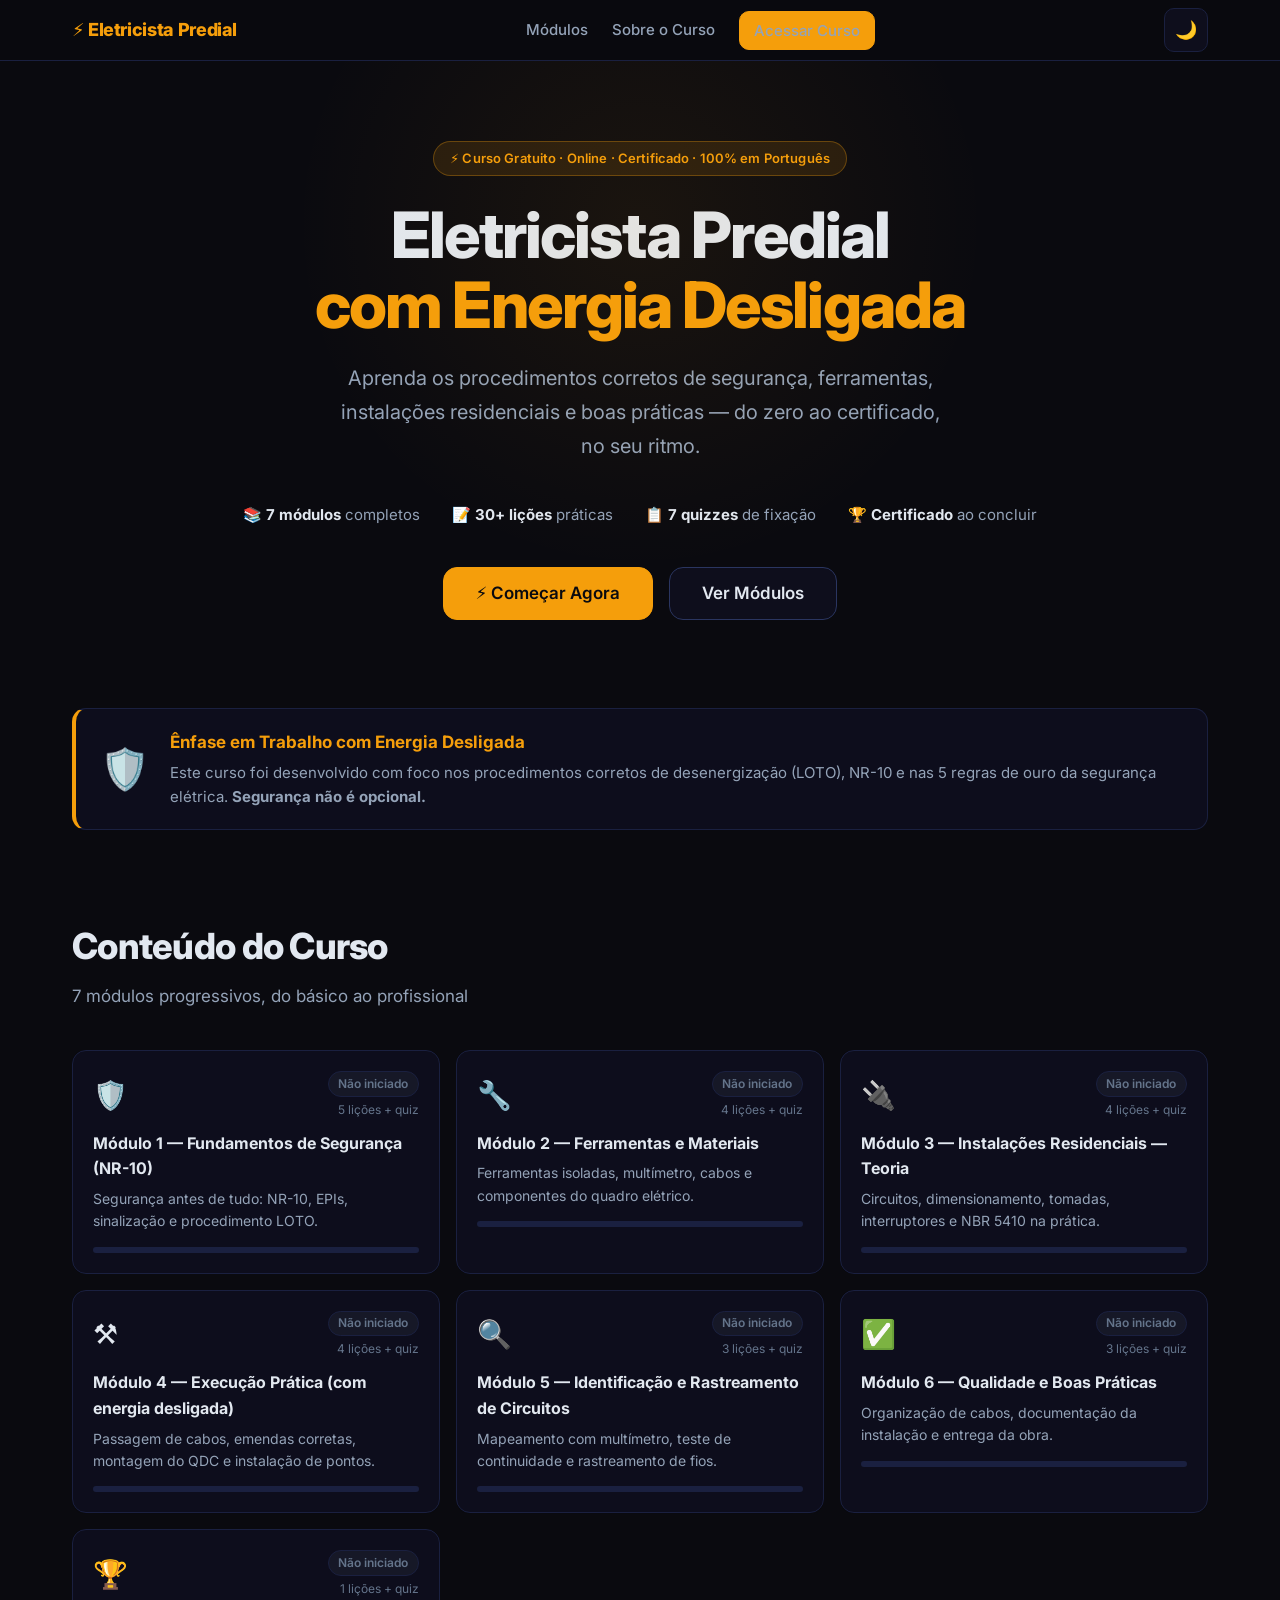
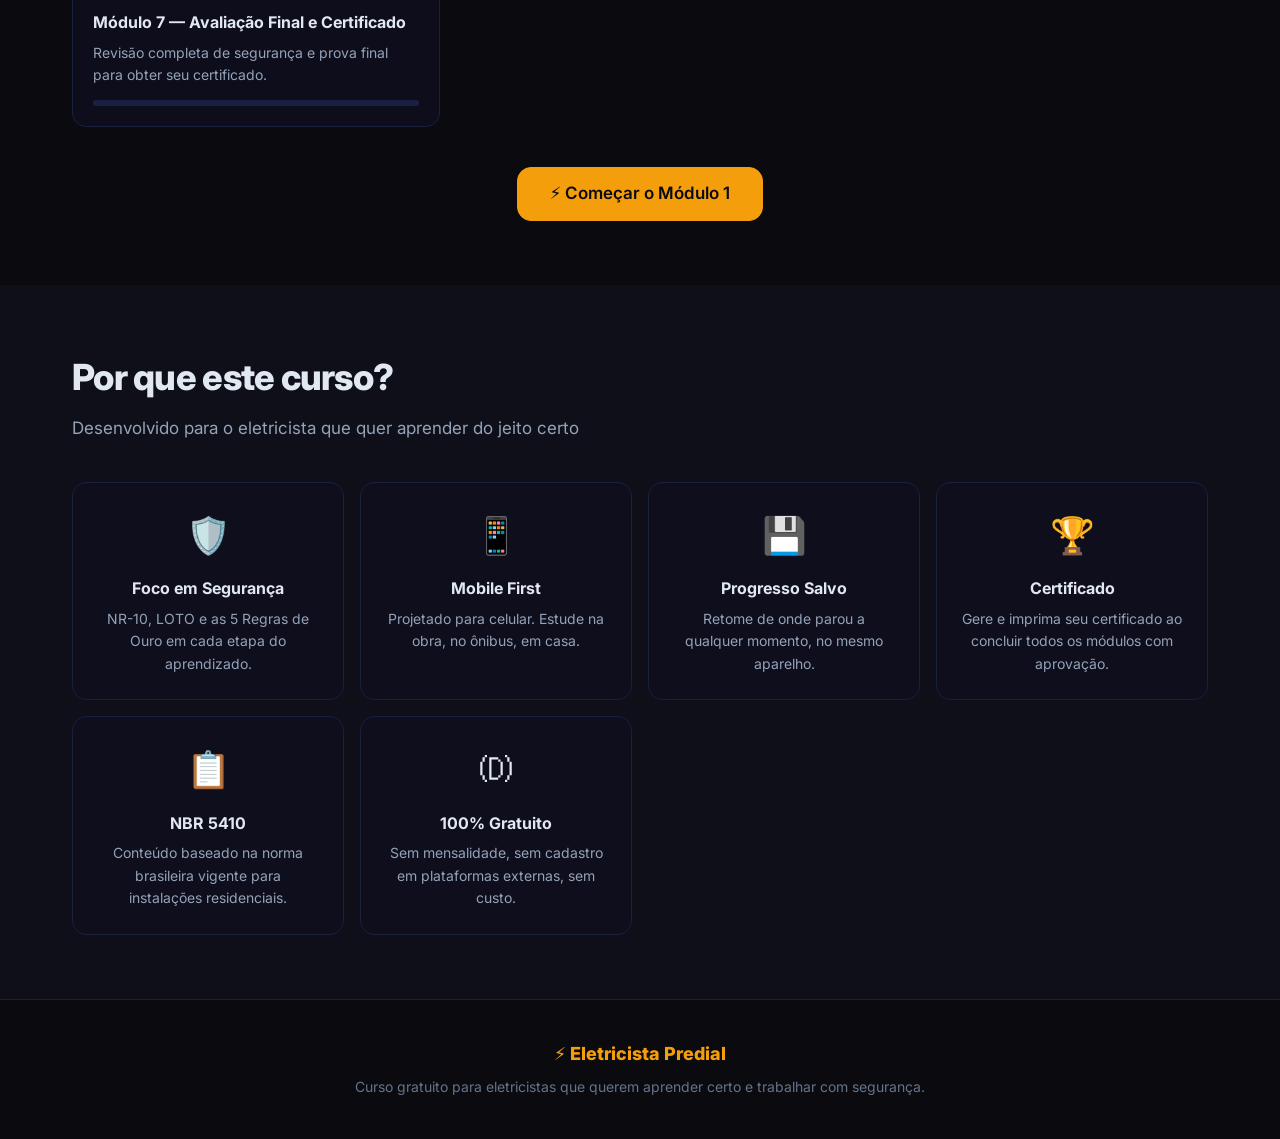
==== commit 75a643dd: "v2: update HTML pages (theme toggle, anti-flash, iOS sidebar fix)" ====
--- a/index.html
+++ b/index.html
@@ -9,8 +9,11 @@
 <link rel="preconnect" href="https://fonts.gstatic.com" crossorigin>
 <link href="https://fonts.googleapis.com/css2?family=Inter:wght@400;500;600;700;800&display=swap" rel="stylesheet">
 <link rel="stylesheet" href="style.css">
+<script>(function(){ var t=localStorage.getItem('eletricista_theme')||'dark'; document.documentElement.setAttribute('data-theme',t); })();</script>
 </head>
 <body>
+
+<!-- NAVBAR -->
 <nav class="navbar">
   <div class="container">
     <div class="nav-brand">⚡ Eletricista Predial</div>
@@ -19,7 +22,10 @@
       <a href="#sobre">Sobre o Curso</a>
       <a href="curso.html" class="btn btn-primary btn-sm" id="navCta">Acessar Curso</a>
     </div>
-    <button class="hamburger" id="hamburger" aria-label="Menu">☰</button>
+    <div style="display:flex;align-items:center;gap:0.5rem;">
+      <button class="theme-toggle" id="themeToggle" aria-label="Alternar tema">🌙</button>
+      <button class="hamburger" id="hamburger" aria-label="Menu">☰</button>
+    </div>
   </div>
   <div class="nav-mobile" id="navMobile">
     <a href="#modulos" onclick="document.getElementById('navMobile').classList.remove('open')">Módulos</a>
@@ -27,11 +33,19 @@
     <a href="curso.html" class="btn btn-primary">⚡ Começar Agora</a>
   </div>
 </nav>
+
+<!-- HERO -->
 <section class="hero">
   <div class="container">
     <div class="hero-badge">⚡ Curso Gratuito &middot; Online &middot; Certificado &middot; 100% em Português</div>
-    <h1 class="hero-title">Eletricista Predial<br><span class="hero-accent">com Energia Desligada</span></h1>
-    <p class="hero-subtitle">Aprenda os procedimentos corretos de segurança, ferramentas, instalações residenciais e boas práticas — do zero ao certificado, no seu ritmo.</p>
+    <h1 class="hero-title">
+      Eletricista Predial<br>
+      <span class="hero-accent">com Energia Desligada</span>
+    </h1>
+    <p class="hero-subtitle">
+      Aprenda os procedimentos corretos de segurança, ferramentas, instalações residenciais
+      e boas práticas — do zero ao certificado, no seu ritmo.
+    </p>
     <div class="hero-stats">
       <div class="stat">📚 <strong>7 módulos</strong> completos</div>
       <div class="stat">📝 <strong>30+ lições</strong> práticas</div>
@@ -44,45 +58,82 @@
     </div>
   </div>
 </section>
+
+<!-- SAFETY BANNER -->
 <section class="safety-banner">
   <div class="container">
     <div class="safety-banner__inner panel">
       <span class="safety-banner__icon">🛡️</span>
       <div>
         <h3>Ênfase em Trabalho com Energia Desligada</h3>
-        <p>Este curso foi desenvolvido com foco nos procedimentos corretos de desenergização (LOTO), NR-10 e nas 5 regras de ouro da segurança elétrica. <strong>Segurança não é opcional.</strong></p>
-      </div>
-    </div>
-  </div>
-</section>
+        <p>Este curso foi desenvolvido com foco nos procedimentos corretos de desenergização (LOTO),
+           NR-10 e nas 5 regras de ouro da segurança elétrica. <strong>Segurança não é opcional.</strong></p>
+      </div>
+    </div>
+  </div>
+</section>
+
+<!-- MODULES -->
 <section class="section" id="modulos">
   <div class="container">
     <h2 class="section-title">Conteúdo do Curso</h2>
     <p class="section-subtitle">7 módulos progressivos, do básico ao profissional</p>
     <div class="modules-grid" id="modulesGrid"></div>
-    <div class="modules-cta"><a href="#" class="btn btn-primary btn-lg" id="modulesCta">⚡ Começar o Módulo 1</a></div>
-  </div>
-</section>
+    <div class="modules-cta">
+      <a href="#" class="btn btn-primary btn-lg" id="modulesCta">⚡ Começar o Módulo 1</a>
+    </div>
+  </div>
+</section>
+
+<!-- FEATURES -->
 <section class="section-alt" id="sobre">
   <div class="container">
     <h2 class="section-title">Por que este curso?</h2>
     <p class="section-subtitle">Desenvolvido para o eletricista que quer aprender do jeito certo</p>
     <div class="features-grid">
-      <div class="feature panel"><span class="feature__icon">🛡️</span><h3>Foco em Segurança</h3><p>NR-10, LOTO e as 5 Regras de Ouro em cada etapa do aprendizado.</p></div>
-      <div class="feature panel"><span class="feature__icon">📱</span><h3>Mobile First</h3><p>Projetado para celular. Estude na obra, no ônibus, em casa.</p></div>
-      <div class="feature panel"><span class="feature__icon">💾</span><h3>Progresso Salvo</h3><p>Retome de onde parou a qualquer momento, no mesmo aparelho.</p></div>
-      <div class="feature panel"><span class="feature__icon">🏆</span><h3>Certificado</h3><p>Gere e imprima seu certificado ao concluir todos os módulos com aprovação.</p></div>
-      <div class="feature panel"><span class="feature__icon">📋</span><h3>NBR 5410</h3><p>Conteúdo baseado na norma brasileira vigente para instalações residenciais.</p></div>
-      <div class="feature panel"><span class="feature__icon">🆓</span><h3>100% Gratuito</h3><p>Sem mensalidade, sem cadastro em plataformas externas, sem custo.</p></div>
-    </div>
-  </div>
-</section>
+      <div class="feature panel">
+        <span class="feature__icon">🛡️</span>
+        <h3>Foco em Segurança</h3>
+        <p>NR-10, LOTO e as 5 Regras de Ouro em cada etapa do aprendizado.</p>
+      </div>
+      <div class="feature panel">
+        <span class="feature__icon">📱</span>
+        <h3>Mobile First</h3>
+        <p>Projetado para celular. Estude na obra, no ônibus, em casa.</p>
+      </div>
+      <div class="feature panel">
+        <span class="feature__icon">💾</span>
+        <h3>Progresso Salvo</h3>
+        <p>Retome de onde parou a qualquer momento, no mesmo aparelho.</p>
+      </div>
+      <div class="feature panel">
+        <span class="feature__icon">🏆</span>
+        <h3>Certificado</h3>
+        <p>Gere e imprima seu certificado ao concluir todos os módulos com aprovação.</p>
+      </div>
+      <div class="feature panel">
+        <span class="feature__icon">📋</span>
+        <h3>NBR 5410</h3>
+        <p>Conteúdo baseado na norma brasileira vigente para instalações residenciais.</p>
+      </div>
+      <div class="feature panel">
+        <span class="feature__icon">🄓</span>
+        <h3>100% Gratuito</h3>
+        <p>Sem mensalidade, sem cadastro em plataformas externas, sem custo.</p>
+      </div>
+    </div>
+  </div>
+</section>
+
+<!-- FOOTER -->
 <footer class="footer">
   <div class="container">
     <div class="footer__brand">⚡ Eletricista Predial</div>
     <p class="footer__copy">Curso gratuito para eletricistas que querem aprender certo e trabalhar com segurança.</p>
   </div>
 </footer>
+
+<!-- REGISTER MODAL -->
 <div class="modal-overlay hidden" id="registerModal" role="dialog" aria-modal="true" aria-label="Identificação">
   <div class="modal panel">
     <h2 class="modal-title">⚡ Identificação</h2>
@@ -101,14 +152,29 @@
     <button class="btn btn-primary btn-full btn-lg" id="registerBtn" style="margin-top:.5rem;">Iniciar Curso →</button>
   </div>
 </div>
+
 <script src="app.js"></script>
 <script src="conteudo.js"></script>
 <script>
 (function() {
   'use strict';
+
+  // theme
+  CourseApp.initTheme();
+  var themeBtn = document.getElementById('themeToggle');
+  function updateThemeBtn() { themeBtn.textContent = CourseApp.getTheme() === 'dark' ? '🌙' : '☀️'; }
+  updateThemeBtn();
+  themeBtn.addEventListener('click', function() {
+    CourseApp.setTheme(CourseApp.getTheme() === 'dark' ? 'light' : 'dark');
+    updateThemeBtn();
+  });
+
+  // hamburger
   document.getElementById('hamburger').addEventListener('click', function() {
     document.getElementById('navMobile').classList.toggle('open');
   });
+
+  // Build module cards
   function buildModules() {
     const p = CourseApp.getProgress();
     const grid = document.getElementById('modulesGrid');
@@ -116,8 +182,9 @@
       const pct = p.modulePercent(mod.id);
       const badge = p.isQuizPassed(mod.id)
         ? '<span class="badge badge-done">✓ Concluído</span>'
-        : pct > 0 ? '<span class="badge badge-current">Em andamento</span>'
-        : '<span class="badge badge-locked">Não iniciado</span>';
+        : pct > 0
+          ? '<span class="badge badge-current">Em andamento</span>'
+          : '<span class="badge badge-locked">Não iniciado</span>';
       return `<div class="module-card panel" onclick="handleCta('m${mod.id}')">
         <div class="module-card__header">
           <span class="module-card__icon">${mod.icon}</span>
@@ -129,55 +196,97 @@
       </div>`;
     }).join('');
   }
+
+  // CTA logic
   function handleCta(hash) {
-    if (CourseApp.hasUser()) { location.href = 'curso.html#' + hash; }
-    else { openModal(hash); }
+    if (CourseApp.hasUser()) {
+      location.href = 'curso.html#' + hash;
+    } else {
+      openModal(hash);
+    }
   }
   window.handleCta = handleCta;
+
   function updateCtas() {
     const p = CourseApp.getProgress();
     const label = p.totalDone > 0 ? '▶ Continuar de Onde Parei' : '⚡ Começar Agora';
     document.getElementById('ctaBtn').textContent = label;
     document.getElementById('modulesCta').textContent = p.totalDone > 0 ? '▶ Continuar Curso' : '⚡ Começar o Módulo 1';
-    document.getElementById('ctaBtn').onclick = function(e) { e.preventDefault(); handleCta(p.totalDone > 0 ? getResumeHash(p) : 'm1'); };
-    document.getElementById('modulesCta').onclick = function(e) { e.preventDefault(); handleCta(p.totalDone > 0 ? getResumeHash(p) : 'm1'); };
-    document.getElementById('navCta').onclick = function(e) { if (!CourseApp.hasUser()) { e.preventDefault(); openModal('m1'); } };
-  }
+
+    document.getElementById('ctaBtn').onclick = function(e) {
+      e.preventDefault();
+      handleCta(p.totalDone > 0 ? getResumeHash(p) : 'm1');
+    };
+    document.getElementById('modulesCta').onclick = function(e) {
+      e.preventDefault();
+      handleCta(p.totalDone > 0 ? getResumeHash(p) : 'm1');
+    };
+    document.getElementById('navCta').onclick = function(e) {
+      if (!CourseApp.hasUser()) { e.preventDefault(); openModal('m1'); }
+    };
+  }
+
   function getResumeHash(p) {
     for (const mod of COURSE_DATA.modules) {
-      for (const l of mod.lessons) { if (!p.isLessonDone(mod.id, l.id)) return `m${mod.id}/l${l.id}`; }
+      for (const l of mod.lessons) {
+        if (!p.isLessonDone(mod.id, l.id)) return `m${mod.id}/l${l.id}`;
+      }
       if (!p.isQuizPassed(mod.id)) return `m${mod.id}/quiz`;
     }
     return 'm1';
   }
+
+  // Modal
   var pendingHash = 'm1';
   function openModal(hash) {
     pendingHash = hash || 'm1';
     document.getElementById('registerModal').classList.remove('hidden');
     document.getElementById('inputNome').focus();
   }
-  document.getElementById('registerModal').addEventListener('click', function(e) { if (e.target === this) this.classList.add('hidden'); });
-  document.getElementById('inputCPF').addEventListener('input', function() { this.value = CourseApp.formatCPF(this.value); });
+
+  document.getElementById('registerModal').addEventListener('click', function(e) {
+    if (e.target === this) this.classList.add('hidden');
+  });
+
+  // CPF mask
+  document.getElementById('inputCPF').addEventListener('input', function() {
+    this.value = CourseApp.formatCPF(this.value);
+  });
+
   document.getElementById('registerBtn').addEventListener('click', function() {
     const nome = document.getElementById('inputNome').value.trim();
     const cpf  = document.getElementById('inputCPF').value.trim();
     let ok = true;
-    if (nome.length < 3) { document.getElementById('errNome').classList.add('show'); ok = false; }
-    else { document.getElementById('errNome').classList.remove('show'); }
-    if (!CourseApp.validateCPF(cpf)) { document.getElementById('errCPF').classList.add('show'); ok = false; }
-    else { document.getElementById('errCPF').classList.remove('show'); }
+
+    if (nome.length < 3) {
+      document.getElementById('errNome').classList.add('show');
+      ok = false;
+    } else {
+      document.getElementById('errNome').classList.remove('show');
+    }
+
+    if (!CourseApp.validateCPF(cpf)) {
+      document.getElementById('errCPF').classList.add('show');
+      ok = false;
+    } else {
+      document.getElementById('errCPF').classList.remove('show');
+    }
+
     if (!ok) return;
     CourseApp.setUser(nome, cpf);
     location.href = 'curso.html#' + pendingHash;
   });
+
   document.addEventListener('keydown', function(e) {
     if (e.key === 'Enter' && !document.getElementById('registerModal').classList.contains('hidden')) {
       document.getElementById('registerBtn').click();
     }
   });
+
+  // Init
   buildModules();
   updateCtas();
 })();
 </script>
 </body>
-</html>+</html>
--- a/style.css
+++ b/style.css
@@ -34,8 +34,55 @@
   --transition-slow: 0.35s ease;
 }
 
+/* ─── LIGHT MODE ──────────────────────────────────────────────────────────── */
+
+[data-theme="light"] {
+  --bg-primary:     #f0f2f5;
+  --bg-secondary:   #ffffff;
+  --bg-panel:       rgba(255,255,255,0.97);
+  --bg-panel-hover: rgba(245,247,250,0.99);
+  --bg-input:       #f8f9fb;
+  --border-dim:     #dde1ea;
+  --border-mid:     #c4cbd8;
+  --border-bright:  #a0acbe;
+  --text-primary:   #1a1d2e;
+  --text-secondary: #4a5068;
+  --text-muted:     #7a8099;
+  --glass-blur:     blur(12px);
+  --glass-border:   1px solid var(--border-dim);
+}
+[data-theme="light"] .navbar {
+  background: rgba(240,242,245,0.95);
+}
+[data-theme="light"] .sidebar-overlay {
+  background: rgba(0,0,0,0.35);
+}
+[data-theme="light"] .curso-sidebar,
+[data-theme="light"] .nav-mobile {
+  background: #f8f9fb;
+}
+[data-theme="light"] .sidebar-module__header:hover,
+[data-theme="light"] .sidebar-lesson:hover {
+  background: rgba(0,0,0,0.04);
+}
+[data-theme="light"] .hero::before {
+  background: radial-gradient(circle, rgba(245,158,11,0.1) 0%, transparent 70%);
+}
+[data-theme="light"] .cert-frame {
+  background: linear-gradient(145deg, #f8f9fb 0%, #ffffff 100%);
+  border-color: var(--accent);
+}
+[data-theme="light"] .lesson-body th {
+  background: #eef0f4;
+}
+[data-theme="light"] .lesson-body tr:hover td {
+  background: rgba(0,0,0,0.015);
+}
+
 *, *::before, *::after { box-sizing: border-box; margin: 0; padding: 0; }
+
 html { scroll-behavior: smooth; }
+
 body {
   font-family: var(--font);
   background: var(--bg-primary);
@@ -44,12 +91,18 @@
   min-height: 100vh;
   -webkit-font-smoothing: antialiased;
   -moz-osx-font-smoothing: grayscale;
-}
+  transition: background-color 0.2s ease, color 0.2s ease;
+}
+
 a { color: var(--accent); text-decoration: none; transition: color var(--transition); }
 a:hover { color: var(--accent-bright); }
+
 img { display: block; max-width: 100%; }
 
+/* ─── UTILITIES ──────────────────────────────────────────────────────────── */
+
 .hidden { display: none !important; }
+
 .panel {
   background: var(--bg-panel);
   border: var(--glass-border);
@@ -57,16 +110,25 @@
   backdrop-filter: var(--glass-blur);
   -webkit-backdrop-filter: var(--glass-blur);
 }
-.container { width: 100%; max-width: 1200px; margin: 0 auto; padding: 0 1rem; }
+
+.container {
+  width: 100%;
+  max-width: 1200px;
+  margin: 0 auto;
+  padding: 0 1rem;
+}
 @media(min-width:768px)  { .container { padding: 0 1.5rem; } }
 @media(min-width:1024px) { .container { padding: 0 2rem; } }
 
+/* ─── BUTTONS ────────────────────────────────────────────────────────────── */
+
 .btn {
   display: inline-flex;
   align-items: center;
   justify-content: center;
   gap: 0.4rem;
-  padding: 0.6rem 1.25rem;
+  padding: 0.75rem 1.25rem;
+  min-height: 44px;
   border-radius: var(--radius-md);
   border: 1px solid transparent;
   font-family: var(--font);
@@ -80,79 +142,315 @@
 }
 .btn:active { transform: scale(0.97); }
 .btn:disabled { opacity: 0.45; cursor: not-allowed; pointer-events: none; }
-.btn-primary { background: var(--accent); color: #0a0a0f; border-color: var(--accent); }
+
+.btn-primary {
+  background: var(--accent);
+  color: #0a0a0f;
+  border-color: var(--accent);
+}
 .btn-primary:hover { background: var(--accent-bright); border-color: var(--accent-bright); color: #0a0a0f; }
-.btn-secondary { background: var(--bg-panel); color: var(--text-primary); border-color: var(--border-mid); }
+
+.btn-secondary {
+  background: var(--bg-panel);
+  color: var(--text-primary);
+  border-color: var(--border-mid);
+}
 .btn-secondary:hover { border-color: var(--border-bright); background: var(--bg-panel-hover); color: var(--text-primary); }
-.btn-success { background: var(--green-dim); color: var(--green); border-color: var(--green); }
+
+.btn-success {
+  background: var(--green-dim);
+  color: var(--green);
+  border-color: var(--green);
+}
 .btn-success:hover { background: rgba(34,197,94,0.22); color: var(--green); }
-.btn-danger { background: var(--red-dim); color: var(--red); border-color: var(--red); }
+
+.btn-danger {
+  background: var(--red-dim);
+  color: var(--red);
+  border-color: var(--red);
+}
 .btn-danger:hover { background: rgba(239,68,68,0.22); color: var(--red); }
-.btn-sm  { padding: 0.4rem 0.875rem; font-size: 0.8125rem; }
+
+.btn-sm  { padding: 0.5rem 0.875rem; font-size: 0.8125rem; min-height: 36px; }
 .btn-lg  { padding: 0.875rem 2rem; font-size: 1.0625rem; border-radius: var(--radius-lg); }
 .btn-full { width: 100%; }
 
-.badge { display: inline-flex; align-items: center; gap: 0.25rem; padding: 0.2rem 0.6rem; border-radius: var(--radius-full); font-size: 0.75rem; font-weight: 600; line-height: 1.4; }
+/* ─── BADGES ─────────────────────────────────────────────────────────────── */
+
+.badge {
+  display: inline-flex;
+  align-items: center;
+  gap: 0.25rem;
+  padding: 0.2rem 0.6rem;
+  border-radius: var(--radius-full);
+  font-size: 0.75rem;
+  font-weight: 600;
+  line-height: 1.4;
+}
 .badge-done    { background: var(--green-dim);  color: var(--green);  border: 1px solid rgba(34,197,94,0.3);  }
 .badge-current { background: var(--accent-dim); color: var(--accent); border: 1px solid rgba(245,158,11,0.3); }
 .badge-locked  { background: rgba(100,116,139,0.1); color: var(--text-muted); border: 1px solid var(--border-dim); }
 .badge-blue    { background: var(--blue-dim);   color: var(--blue);   border: 1px solid rgba(59,130,246,0.3); }
 
-.alert { border-radius: var(--radius-md); padding: 1rem 1.25rem; border-left: 4px solid; margin: 1.25rem 0; line-height: 1.6; font-size: 0.9375rem; }
+/* ─── ALERTS ─────────────────────────────────────────────────────────────── */
+
+.alert {
+  border-radius: var(--radius-md);
+  padding: 1rem 1.25rem;
+  border-left: 4px solid;
+  margin: 1.25rem 0;
+  line-height: 1.6;
+  font-size: 0.9375rem;
+}
 .alert strong { display: block; margin-bottom: 0.25rem; }
 .alert-danger  { border-color: var(--red);   background: var(--red-dim);   color: var(--text-primary); }
 .alert-warning { border-color: var(--accent); background: var(--accent-dim); color: var(--text-primary); }
 .alert-info    { border-color: var(--blue);  background: var(--blue-dim);  color: var(--text-primary); }
 .alert-success { border-color: var(--green); background: var(--green-dim); color: var(--text-primary); }
 
-.progress-track { height: 6px; background: var(--border-dim); border-radius: var(--radius-full); overflow: hidden; }
-.progress-fill { height: 100%; background: linear-gradient(90deg, var(--accent), var(--accent-bright)); border-radius: var(--radius-full); transition: width var(--transition-slow); min-width: 0; }
-
-@keyframes fadeIn { from { opacity: 0; transform: translateY(10px); } to { opacity: 1; transform: translateY(0); } }
-@keyframes slideLeft { from { opacity: 0; transform: translateX(-14px); } to { opacity: 1; transform: translateX(0); } }
+/* ─── PROGRESS BAR ───────────────────────────────────────────────────────── */
+
+.progress-track {
+  height: 6px;
+  background: var(--border-dim);
+  border-radius: var(--radius-full);
+  overflow: hidden;
+}
+.progress-fill {
+  height: 100%;
+  background: linear-gradient(90deg, var(--accent), var(--accent-bright));
+  border-radius: var(--radius-full);
+  transition: width var(--transition-slow);
+  min-width: 0;
+}
+
+/* ─── ANIMATIONS ─────────────────────────────────────────────────────────── */
+
+@keyframes fadeIn {
+  from { opacity: 0; transform: translateY(10px); }
+  to   { opacity: 1; transform: translateY(0); }
+}
+@keyframes slideLeft {
+  from { opacity: 0; transform: translateX(-14px); }
+  to   { opacity: 1; transform: translateX(0); }
+}
+@keyframes pulse {
+  0%, 100% { opacity: 1; }
+  50%       { opacity: 0.55; }
+}
+@keyframes shimmer {
+  to { background-position: 200% center; }
+}
+
 .anim-fade { animation: fadeIn 0.4s ease; }
 .anim-left { animation: slideLeft 0.35s ease; }
 
-.navbar { position: sticky; top: 0; z-index: 50; background: rgba(10,10,15,0.94); border-bottom: 1px solid var(--border-dim); backdrop-filter: blur(20px); -webkit-backdrop-filter: blur(20px); }
-.navbar .container { display: flex; align-items: center; justify-content: space-between; height: 60px; }
-.nav-brand { font-size: 1.125rem; font-weight: 800; color: var(--accent); letter-spacing: -0.02em; }
-.nav-links { display: none; align-items: center; gap: 1.5rem; }
-@media(min-width:768px) { .nav-links { display: flex; } }
+/* ═══════════════════════════════════════════════════════════════════════════
+   LANDING PAGE (index.html)
+   ═══════════════════════════════════════════════════════════════════════════ */
+
+/* ─── NAVBAR ─────────────────────────────────────────────────────────────── */
+
+.navbar {
+  position: sticky;
+  top: 0;
+  z-index: 50;
+  background: rgba(10,10,15,0.94);
+  border-bottom: 1px solid var(--border-dim);
+  backdrop-filter: blur(20px);
+  -webkit-backdrop-filter: blur(20px);
+}
+.navbar .container {
+  display: flex;
+  align-items: center;
+  justify-content: space-between;
+  height: 60px;
+}
+.nav-brand {
+  font-size: 1.125rem;
+  font-weight: 800;
+  color: var(--accent);
+  letter-spacing: -0.02em;
+}
+.nav-links {
+  display: none;
+  align-items: center;
+  gap: 1.5rem;
+}
+@media(min-width:768px) {
+  .nav-links { display: flex; }
+}
 .nav-links a { color: var(--text-secondary); font-weight: 500; font-size: 0.9375rem; }
 .nav-links a:hover { color: var(--text-primary); }
-.hamburger { display: flex; align-items: center; justify-content: center; width: 40px; height: 40px; background: var(--bg-panel); border: 1px solid var(--border-dim); border-radius: var(--radius-md); font-size: 1.125rem; cursor: pointer; color: var(--text-primary); }
+.hamburger {
+  display: flex;
+  align-items: center;
+  justify-content: center;
+  width: 44px; height: 44px;
+  background: var(--bg-panel);
+  border: 1px solid var(--border-dim);
+  border-radius: var(--radius-md);
+  font-size: 1.125rem;
+  cursor: pointer;
+  color: var(--text-primary);
+  flex-shrink: 0;
+}
+.theme-toggle {
+  display: flex;
+  align-items: center;
+  justify-content: center;
+  width: 44px; height: 44px;
+  background: var(--bg-panel);
+  border: 1px solid var(--border-dim);
+  border-radius: var(--radius-md);
+  font-size: 1.125rem;
+  cursor: pointer;
+  color: var(--text-primary);
+  transition: background var(--transition), border-color var(--transition);
+  flex-shrink: 0;
+}
+.theme-toggle:hover { border-color: var(--accent); background: var(--accent-dim); }
 @media(min-width:768px) { .hamburger { display: none; } }
-.nav-mobile { display: none; flex-direction: column; gap: 0.5rem; padding: 1rem; border-top: 1px solid var(--border-dim); background: var(--bg-secondary); }
+.nav-mobile {
+  display: none;
+  flex-direction: column;
+  gap: 0.5rem;
+  padding: 1rem;
+  border-top: 1px solid var(--border-dim);
+  background: var(--bg-secondary);
+}
 .nav-mobile.open { display: flex; }
-.nav-mobile a { padding: 0.75rem 1rem; border-radius: var(--radius-md); color: var(--text-secondary); font-weight: 500; }
+.nav-mobile a {
+  padding: 0.75rem 1rem;
+  border-radius: var(--radius-md);
+  color: var(--text-secondary);
+  font-weight: 500;
+}
 .nav-mobile a:hover { background: var(--bg-panel); color: var(--text-primary); }
 
-.hero { position: relative; padding: 5rem 0 4rem; text-align: center; overflow: hidden; }
-.hero::before { content: ''; position: absolute; top: -30%; left: 50%; transform: translateX(-50%); width: 700px; height: 700px; background: radial-gradient(circle, rgba(245,158,11,0.07) 0%, transparent 70%); pointer-events: none; }
-.hero-badge { display: inline-flex; align-items: center; gap: 0.5rem; padding: 0.375rem 1rem; background: var(--accent-dim); border: 1px solid rgba(245,158,11,0.3); border-radius: var(--radius-full); font-size: 0.8125rem; font-weight: 600; color: var(--accent); margin-bottom: 1.5rem; }
-.hero-title { font-size: clamp(2.25rem, 6vw, 4rem); font-weight: 800; line-height: 1.1; letter-spacing: -0.03em; margin-bottom: 1.25rem; color: var(--text-primary); }
+/* ─── HERO ───────────────────────────────────────────────────────────────── */
+
+.hero {
+  position: relative;
+  padding: 5rem 0 4rem;
+  text-align: center;
+  overflow: hidden;
+}
+.hero::before {
+  content: '';
+  position: absolute;
+  top: -30%;
+  left: 50%;
+  transform: translateX(-50%);
+  width: 700px;
+  height: 700px;
+  background: radial-gradient(circle, rgba(245,158,11,0.07) 0%, transparent 70%);
+  pointer-events: none;
+}
+.hero-badge {
+  display: inline-flex;
+  align-items: center;
+  gap: 0.5rem;
+  padding: 0.375rem 1rem;
+  background: var(--accent-dim);
+  border: 1px solid rgba(245,158,11,0.3);
+  border-radius: var(--radius-full);
+  font-size: 0.8125rem;
+  font-weight: 600;
+  color: var(--accent);
+  margin-bottom: 1.5rem;
+  letter-spacing: 0.01em;
+}
+.hero-title {
+  font-size: clamp(2.25rem, 6vw, 4rem);
+  font-weight: 800;
+  line-height: 1.1;
+  letter-spacing: -0.03em;
+  margin-bottom: 1.25rem;
+  color: var(--text-primary);
+}
 .hero-accent { color: var(--accent); }
-.hero-subtitle { font-size: clamp(1rem, 2.5vw, 1.25rem); color: var(--text-secondary); max-width: 600px; margin: 0 auto 2.5rem; line-height: 1.7; }
-.hero-stats { display: flex; flex-wrap: wrap; justify-content: center; gap: 1rem 2rem; margin-bottom: 2.5rem; }
-.hero-stats .stat { color: var(--text-secondary); font-size: 0.9375rem; }
+.hero-subtitle {
+  font-size: clamp(1rem, 2.5vw, 1.25rem);
+  color: var(--text-secondary);
+  max-width: 600px;
+  margin: 0 auto 2.5rem;
+  line-height: 1.7;
+}
+.hero-stats {
+  display: flex;
+  flex-wrap: wrap;
+  justify-content: center;
+  gap: 1rem 2rem;
+  margin-bottom: 2.5rem;
+}
+.hero-stats .stat {
+  color: var(--text-secondary);
+  font-size: 0.9375rem;
+}
 .hero-stats .stat strong { color: var(--text-primary); }
-.hero-cta { display: flex; flex-wrap: wrap; justify-content: center; gap: 1rem; }
+.hero-cta {
+  display: flex;
+  flex-wrap: wrap;
+  justify-content: center;
+  gap: 1rem;
+}
+
+/* ─── SAFETY BANNER ──────────────────────────────────────────────────────── */
 
 .safety-banner { padding: 1.5rem 0; }
-.safety-banner__inner { display: flex; align-items: center; gap: 1.25rem; padding: 1.25rem 1.5rem; border-left: 4px solid var(--accent); }
+.safety-banner__inner {
+  display: flex;
+  align-items: center;
+  gap: 1.25rem;
+  padding: 1.25rem 1.5rem;
+  border-left: 4px solid var(--accent);
+}
 .safety-banner__icon { font-size: 2.5rem; flex-shrink: 0; }
-.safety-banner__inner h3 { font-size: 1.0625rem; font-weight: 700; color: var(--accent); margin-bottom: 0.25rem; }
+.safety-banner__inner h3 {
+  font-size: 1.0625rem;
+  font-weight: 700;
+  color: var(--accent);
+  margin-bottom: 0.25rem;
+}
 .safety-banner__inner p { color: var(--text-secondary); font-size: 0.9375rem; }
+
+/* ─── SECTIONS ───────────────────────────────────────────────────────────── */
 
 .section { padding: 4rem 0; }
 .section-alt { background: var(--bg-secondary); padding: 4rem 0; }
-.section-title { font-size: clamp(1.5rem, 4vw, 2.25rem); font-weight: 800; letter-spacing: -0.02em; margin-bottom: 0.5rem; }
-.section-subtitle { color: var(--text-secondary); font-size: 1.0625rem; margin-bottom: 2.5rem; }
-
-.modules-grid { display: grid; grid-template-columns: repeat(auto-fill, minmax(280px, 1fr)); gap: 1rem; margin-bottom: 2.5rem; }
-.module-card { padding: 1.25rem; transition: border-color var(--transition), transform var(--transition); cursor: pointer; }
+.section-title {
+  font-size: clamp(1.5rem, 4vw, 2.25rem);
+  font-weight: 800;
+  letter-spacing: -0.02em;
+  margin-bottom: 0.5rem;
+}
+.section-subtitle {
+  color: var(--text-secondary);
+  font-size: 1.0625rem;
+  margin-bottom: 2.5rem;
+}
+
+/* ─── MODULES GRID ───────────────────────────────────────────────────────── */
+
+.modules-grid {
+  display: grid;
+  grid-template-columns: repeat(auto-fill, minmax(280px, 1fr));
+  gap: 1rem;
+  margin-bottom: 2.5rem;
+}
+.module-card {
+  padding: 1.25rem;
+  transition: border-color var(--transition), transform var(--transition);
+  cursor: pointer;
+}
 .module-card:hover { border-color: var(--accent); transform: translateY(-2px); }
-.module-card__header { display: flex; align-items: center; justify-content: space-between; margin-bottom: 0.75rem; }
+.module-card__header {
+  display: flex;
+  align-items: center;
+  justify-content: space-between;
+  margin-bottom: 0.75rem;
+}
 .module-card__icon { font-size: 1.75rem; }
 .module-card__meta { display: flex; flex-direction: column; align-items: flex-end; gap: 0.2rem; }
 .module-card__lessons { font-size: 0.75rem; color: var(--text-muted); }
@@ -160,86 +458,335 @@
 .module-card__desc { font-size: 0.875rem; color: var(--text-secondary); margin-bottom: 0.875rem; }
 .modules-cta { text-align: center; }
 
-.features-grid { display: grid; grid-template-columns: repeat(auto-fill, minmax(220px, 1fr)); gap: 1rem; }
-.feature { padding: 1.5rem; text-align: center; transition: border-color var(--transition); }
+/* ─── FEATURES GRID ──────────────────────────────────────────────────────── */
+
+.features-grid {
+  display: grid;
+  grid-template-columns: repeat(auto-fill, minmax(220px, 1fr));
+  gap: 1rem;
+}
+.feature {
+  padding: 1.5rem;
+  text-align: center;
+  transition: border-color var(--transition);
+}
 .feature:hover { border-color: var(--border-bright); }
 .feature__icon { font-size: 2.25rem; display: block; margin-bottom: 0.75rem; }
 .feature h3 { font-size: 1rem; font-weight: 700; margin-bottom: 0.375rem; }
 .feature p { font-size: 0.875rem; color: var(--text-secondary); }
 
-.footer { border-top: 1px solid var(--border-dim); padding: 2.5rem 0; text-align: center; }
-.footer__brand { font-size: 1.125rem; font-weight: 800; color: var(--accent); margin-bottom: 0.5rem; }
+/* ─── FOOTER ─────────────────────────────────────────────────────────────── */
+
+.footer {
+  border-top: 1px solid var(--border-dim);
+  padding: 2.5rem 0;
+  text-align: center;
+}
+.footer__brand {
+  font-size: 1.125rem;
+  font-weight: 800;
+  color: var(--accent);
+  margin-bottom: 0.5rem;
+}
 .footer__copy { color: var(--text-muted); font-size: 0.875rem; }
 
-.modal-overlay { position: fixed; inset: 0; background: rgba(0,0,0,0.75); backdrop-filter: blur(4px); z-index: 100; display: flex; align-items: center; justify-content: center; padding: 1rem; }
-.modal { width: 100%; max-width: 440px; padding: 2rem; animation: fadeIn 0.3s ease; }
-.modal-title { font-size: 1.375rem; font-weight: 800; margin-bottom: 0.375rem; }
-.modal-subtitle { color: var(--text-secondary); font-size: 0.9375rem; margin-bottom: 1.75rem; }
+/* ─── REGISTER MODAL ─────────────────────────────────────────────────────── */
+
+.modal-overlay {
+  position: fixed;
+  inset: 0;
+  background: rgba(0,0,0,0.75);
+  backdrop-filter: blur(4px);
+  z-index: 100;
+  display: flex;
+  align-items: center;
+  justify-content: center;
+  padding: 1rem;
+}
+.modal {
+  width: 100%;
+  max-width: 440px;
+  padding: 2rem;
+  animation: fadeIn 0.3s ease;
+}
+.modal-title {
+  font-size: 1.375rem;
+  font-weight: 800;
+  margin-bottom: 0.375rem;
+}
+.modal-subtitle {
+  color: var(--text-secondary);
+  font-size: 0.9375rem;
+  margin-bottom: 1.75rem;
+}
 .form-group { margin-bottom: 1.25rem; }
-.form-label { display: block; font-size: 0.875rem; font-weight: 600; color: var(--text-secondary); margin-bottom: 0.4rem; }
-.form-input { width: 100%; padding: 0.75rem 1rem; background: var(--bg-input); border: 1px solid var(--border-mid); border-radius: var(--radius-md); color: var(--text-primary); font-family: var(--font); font-size: 1rem; transition: border-color var(--transition); outline: none; }
+.form-label {
+  display: block;
+  font-size: 0.875rem;
+  font-weight: 600;
+  color: var(--text-secondary);
+  margin-bottom: 0.4rem;
+}
+.form-input {
+  width: 100%;
+  padding: 0.75rem 1rem;
+  background: var(--bg-input);
+  border: 1px solid var(--border-mid);
+  border-radius: var(--radius-md);
+  color: var(--text-primary);
+  font-family: var(--font);
+  font-size: 1rem;
+  transition: border-color var(--transition);
+  outline: none;
+}
 .form-input:focus { border-color: var(--accent); }
 .form-input::placeholder { color: var(--text-muted); }
-.form-error { display: none; font-size: 0.8125rem; color: var(--red); margin-top: 0.3rem; }
+.form-error {
+  display: none;
+  font-size: 0.8125rem;
+  color: var(--red);
+  margin-top: 0.3rem;
+}
 .form-error.show { display: block; }
-.form-hint { font-size: 0.8125rem; color: var(--text-muted); margin-top: 0.3rem; }
-
-.curso-body { height: 100vh; overflow: hidden; display: flex; flex-direction: column; }
-.curso-topbar { height: 56px; flex-shrink: 0; display: flex; align-items: center; justify-content: space-between; padding: 0 1rem; background: var(--bg-panel); border-bottom: var(--glass-border); backdrop-filter: var(--glass-blur); position: relative; z-index: 40; gap: 1rem; }
-.curso-topbar__left { display: flex; align-items: center; gap: 0.75rem; flex-shrink: 0; }
-.curso-brand { font-weight: 800; font-size: 1rem; color: var(--accent); }
+.form-hint {
+  font-size: 0.8125rem;
+  color: var(--text-muted);
+  margin-top: 0.3rem;
+}
+
+/* ═══════════════════════════════════════════════════════════════════════════
+   CURSO PAGE (curso.html)
+   ═══════════════════════════════════════════════════════════════════════════ */
+
+.curso-body {
+  height: 100vh;
+  overflow: hidden;
+  display: flex;
+  flex-direction: column;
+}
+
+/* ─── TOP BAR ────────────────────────────────────────────────────────────── */
+
+.curso-topbar {
+  height: 56px;
+  flex-shrink: 0;
+  display: flex;
+  align-items: center;
+  justify-content: space-between;
+  padding: 0 1rem;
+  background: var(--bg-panel);
+  border-bottom: var(--glass-border);
+  backdrop-filter: var(--glass-blur);
+  position: relative;
+  z-index: 40;
+  gap: 1rem;
+}
+.curso-topbar__left {
+  display: flex;
+  align-items: center;
+  gap: 0.75rem;
+  flex-shrink: 0;
+}
+.curso-brand {
+  font-weight: 800;
+  font-size: 1rem;
+  color: var(--accent);
+}
 .curso-brand:hover { color: var(--accent-bright); }
-.curso-topbar__center { flex: 1; text-align: center; font-size: 0.8125rem; color: var(--text-muted); white-space: nowrap; overflow: hidden; text-overflow: ellipsis; display: none; }
+.curso-topbar__center {
+  flex: 1;
+  text-align: center;
+  font-size: 0.8125rem;
+  color: var(--text-muted);
+  white-space: nowrap;
+  overflow: hidden;
+  text-overflow: ellipsis;
+  display: none;
+}
 @media(min-width:640px) { .curso-topbar__center { display: block; } }
-.curso-topbar__right { display: flex; align-items: center; gap: 0.625rem; flex-shrink: 0; }
-.curso-progress-mini { display: flex; align-items: center; gap: 0.5rem; font-size: 0.8125rem; color: var(--text-muted); }
-
-.sidebar-overlay { display: none; position: fixed; inset: 0; z-index: 29; background: rgba(0,0,0,0.65); backdrop-filter: blur(2px); }
+.curso-topbar__right {
+  display: flex;
+  align-items: center;
+  gap: 0.625rem;
+  flex-shrink: 0;
+}
+.curso-progress-mini {
+  display: flex;
+  align-items: center;
+  gap: 0.5rem;
+  font-size: 0.8125rem;
+  color: var(--text-muted);
+}
+
+/* ─── SIDEBAR ────────────────────────────────────────────────────────────── */
+
+.sidebar-overlay {
+  display: none;
+  position: fixed;
+  inset: 0;
+  z-index: 29;
+  background: rgba(0,0,0,0.65);
+  backdrop-filter: blur(2px);
+}
 .sidebar-overlay.visible { display: block; }
-.curso-sidebar { position: fixed; top: 56px; left: 0; bottom: 0; width: 280px; z-index: 30; background: var(--bg-secondary); border-right: var(--glass-border); display: flex; flex-direction: column; overflow: hidden; transform: translateX(-100%); transition: transform var(--transition-slow); }
+
+.curso-sidebar {
+  position: fixed;
+  top: 56px;
+  left: 0;
+  bottom: 0;
+  width: 280px;
+  z-index: 30;
+  background: var(--bg-secondary);
+  border-right: var(--glass-border);
+  display: flex;
+  flex-direction: column;
+  overflow: hidden;
+  transform: translateX(-100%);
+  transition: transform var(--transition-slow);
+}
 .curso-sidebar.open { transform: translateX(0); }
-@media(min-width:1024px) { .curso-sidebar { transform: translateX(0); } }
-.sidebar-header { display: flex; align-items: center; justify-content: space-between; padding: 1rem 1.25rem; border-bottom: var(--glass-border); flex-shrink: 0; }
+@media(min-width:1024px) {
+  .curso-sidebar { transform: translateX(0); }
+}
+
+.sidebar-header {
+  display: flex;
+  align-items: center;
+  justify-content: space-between;
+  padding: 1rem 1.25rem;
+  border-bottom: var(--glass-border);
+  flex-shrink: 0;
+}
 .sidebar-title { font-size: 0.9375rem; font-weight: 700; }
 .sidebar-header .btn-sm { display: block; }
 @media(min-width:1024px) { .sidebar-header .btn-sm { display: none; } }
-.sidebar-overall { padding: 0.75rem 1.25rem; border-bottom: var(--glass-border); display: flex; flex-direction: column; gap: 0.4rem; flex-shrink: 0; }
+
+.sidebar-overall {
+  padding: 0.75rem 1.25rem;
+  border-bottom: var(--glass-border);
+  display: flex;
+  flex-direction: column;
+  gap: 0.4rem;
+  flex-shrink: 0;
+}
 .sidebar-overall span { font-size: 0.75rem; color: var(--text-muted); }
-.sidebar-nav { flex: 1; overflow-y: auto; padding: 0.5rem; scrollbar-width: thin; scrollbar-color: var(--border-dim) transparent; }
+
+.sidebar-nav {
+  flex: 1;
+  overflow-y: auto;
+  padding: 0.5rem;
+  scrollbar-width: thin;
+  scrollbar-color: var(--border-dim) transparent;
+}
 .sidebar-nav::-webkit-scrollbar { width: 4px; }
 .sidebar-nav::-webkit-scrollbar-track { background: transparent; }
 .sidebar-nav::-webkit-scrollbar-thumb { background: var(--border-dim); border-radius: 4px; }
+
 .sidebar-module { margin-bottom: 0.25rem; }
-.sidebar-module__header { width: 100%; display: flex; align-items: center; gap: 0.5rem; padding: 0.625rem 0.75rem; border-radius: var(--radius-md); background: none; border: none; color: var(--text-primary); cursor: pointer; text-align: left; font-weight: 600; font-size: 0.8125rem; transition: background var(--transition); line-height: 1.4; }
+.sidebar-module__header {
+  width: 100%;
+  display: flex;
+  align-items: center;
+  gap: 0.5rem;
+  padding: 0.75rem;
+  min-height: 44px;
+  border-radius: var(--radius-md);
+  background: none;
+  border: none;
+  color: var(--text-primary);
+  cursor: pointer;
+  text-align: left;
+  font-weight: 600;
+  font-size: 0.8125rem;
+  transition: background var(--transition);
+  line-height: 1.4;
+}
 .sidebar-module__header:hover { background: rgba(255,255,255,0.04); }
 .sidebar-module__icon { flex-shrink: 0; font-size: 1rem; }
 .sidebar-module__title { flex: 1; }
-.sidebar-module__chevron { font-size: 0.625rem; color: var(--text-muted); flex-shrink: 0; transition: transform var(--transition); }
+.sidebar-module__chevron {
+  font-size: 0.625rem;
+  color: var(--text-muted);
+  flex-shrink: 0;
+  transition: transform var(--transition);
+}
 .sidebar-module__header[aria-expanded="false"] .sidebar-module__chevron { transform: rotate(-90deg); }
+
 .sidebar-lessons { overflow: hidden; }
-.sidebar-lesson { display: flex; align-items: center; gap: 0.4rem; padding: 0.4375rem 0.75rem 0.4375rem 2rem; border-radius: var(--radius-sm); font-size: 0.8125rem; color: var(--text-muted); transition: background var(--transition), color var(--transition); line-height: 1.4; }
+.sidebar-lesson {
+  display: flex;
+  align-items: center;
+  gap: 0.4rem;
+  padding: 0.625rem 0.75rem 0.625rem 2rem;
+  min-height: 40px;
+  border-radius: var(--radius-sm);
+  font-size: 0.8125rem;
+  color: var(--text-muted);
+  transition: background var(--transition), color var(--transition);
+  line-height: 1.4;
+}
 .sidebar-lesson:hover { background: rgba(255,255,255,0.04); color: var(--text-primary); }
 .sidebar-lesson.active { color: var(--accent); font-weight: 600; background: var(--accent-dim); }
 .sidebar-lesson.done   { color: var(--green); }
 .sidebar-lesson-icon { font-size: 0.75rem; flex-shrink: 0; }
-.sidebar-lesson-quiz { padding-left: 2rem; color: var(--blue); font-weight: 500; }
+.sidebar-lesson-quiz {
+  padding-left: 2rem;
+  color: var(--blue);
+  font-weight: 500;
+}
 .sidebar-lesson-quiz:hover { background: var(--blue-dim); color: var(--blue); }
 .sidebar-lesson-quiz.active { background: var(--blue-dim); }
 .sidebar-lesson-quiz.done { color: var(--green); }
 
-.curso-main { flex: 1; overflow-y: auto; padding: 1.5rem 1rem; scrollbar-width: thin; scrollbar-color: var(--border-dim) transparent; }
-@media(min-width:1024px) { .curso-main { margin-left: 280px; padding: 2rem 2.5rem; } }
+/* ─── MAIN CONTENT ───────────────────────────────────────────────────────── */
+
+.curso-main {
+  flex: 1;
+  overflow-y: auto;
+  padding: 1.5rem 1rem;
+  scrollbar-width: thin;
+  scrollbar-color: var(--border-dim) transparent;
+}
+@media(min-width:1024px) {
+  .curso-main {
+    margin-left: 280px;
+    padding: 2rem 2.5rem;
+  }
+}
 .curso-main::-webkit-scrollbar { width: 4px; }
 .curso-main::-webkit-scrollbar-track { background: transparent; }
 .curso-main::-webkit-scrollbar-thumb { background: var(--border-dim); border-radius: 4px; }
+
 .lesson-view, .quiz-view { max-width: 780px; margin: 0 auto; }
 
+/* ─── LESSON ─────────────────────────────────────────────────────────────── */
+
 .lesson-header { margin-bottom: 1.75rem; }
-.lesson-breadcrumb { font-size: 0.8125rem; color: var(--text-muted); margin-bottom: 0.5rem; }
-.lesson-title { font-size: clamp(1.375rem, 3.5vw, 2rem); font-weight: 800; letter-spacing: -0.02em; line-height: 1.2; margin-bottom: 0.625rem; }
-.lesson-meta { display: flex; align-items: center; gap: 0.75rem; }
+.lesson-breadcrumb {
+  font-size: 0.8125rem;
+  color: var(--text-muted);
+  margin-bottom: 0.5rem;
+}
+.lesson-title {
+  font-size: clamp(1.375rem, 3.5vw, 2rem);
+  font-weight: 800;
+  letter-spacing: -0.02em;
+  line-height: 1.2;
+  margin-bottom: 0.625rem;
+}
+.lesson-meta {
+  display: flex;
+  align-items: center;
+  gap: 0.75rem;
+}
 .lesson-duration { font-size: 0.8125rem; color: var(--text-muted); }
-.lesson-body { font-size: 0.9375rem; line-height: 1.75; color: var(--text-secondary); }
+
+.lesson-body {
+  font-size: 0.9375rem;
+  line-height: 1.75;
+  color: var(--text-secondary);
+}
 .lesson-body p { margin-bottom: 1rem; }
 .lesson-body strong { color: var(--text-primary); font-weight: 600; }
 .lesson-body em { color: var(--accent); font-style: normal; font-weight: 500; }
@@ -252,142 +799,450 @@
 .lesson-body td { padding: 0.5rem 0.875rem; border: 1px solid var(--border-dim); color: var(--text-secondary); }
 .lesson-body tr:hover td { background: rgba(255,255,255,0.02); }
 
-.lesson-intro { font-size: 1.0625rem; color: var(--text-secondary); margin-bottom: 1.5rem; padding: 1.25rem; background: var(--accent-dim); border-radius: var(--radius-md); border-left: 3px solid var(--accent); line-height: 1.7; }
+/* Lesson content building blocks */
+.lesson-intro {
+  font-size: 1.0625rem;
+  color: var(--text-secondary);
+  margin-bottom: 1.5rem;
+  padding: 1.25rem;
+  background: var(--accent-dim);
+  border-radius: var(--radius-md);
+  border-left: 3px solid var(--accent);
+  line-height: 1.7;
+}
 .lesson-section { margin-bottom: 2rem; }
-.lesson-section-title { font-size: 1.1875rem; font-weight: 700; color: var(--accent); margin-bottom: 1rem; display: flex; align-items: center; gap: 0.5rem; }
+.lesson-section-title {
+  font-size: 1.1875rem;
+  font-weight: 700;
+  color: var(--accent);
+  margin-bottom: 1rem;
+  display: flex;
+  align-items: center;
+  gap: 0.5rem;
+}
 .lesson-list { list-style: none; padding: 0; }
-.lesson-list li { padding: 0.5rem 0; padding-left: 1.25rem; position: relative; border-bottom: 1px solid var(--border-dim); color: var(--text-secondary); font-size: 0.9375rem; }
+.lesson-list li {
+  padding: 0.5rem 0;
+  padding-left: 1.25rem;
+  position: relative;
+  border-bottom: 1px solid var(--border-dim);
+  color: var(--text-secondary);
+  font-size: 0.9375rem;
+}
 .lesson-list li:last-child { border-bottom: none; }
 .lesson-list li::before { content: '⚡'; position: absolute; left: 0; font-size: 0.75rem; }
 
-.concept-grid { display: grid; grid-template-columns: repeat(auto-fill, minmax(200px, 1fr)); gap: 0.875rem; margin: 1rem 0; }
-.concept-card { padding: 1.125rem; transition: border-color var(--transition); }
+.concept-grid {
+  display: grid;
+  grid-template-columns: repeat(auto-fill, minmax(200px, 1fr));
+  gap: 0.875rem;
+  margin: 1rem 0;
+}
+.concept-card {
+  padding: 1.125rem;
+  transition: border-color var(--transition);
+}
 .concept-card:hover { border-color: var(--border-bright); }
 .concept-card__icon { font-size: 1.75rem; display: block; margin-bottom: 0.5rem; }
 .concept-card h3 { font-size: 0.9375rem; font-weight: 700; color: var(--text-primary); margin-bottom: 0.375rem; }
 .concept-card p { font-size: 0.8125rem; color: var(--text-secondary); }
 
-.key-points-card { padding: 0.25rem 1rem; margin: 1rem 0; }
-.key-point { display: flex; gap: 0.875rem; padding: 0.75rem 0; border-bottom: 1px solid var(--border-dim); align-items: flex-start; }
+.key-points-card {
+  padding: 0.25rem 1rem;
+  margin: 1rem 0;
+}
+.key-point {
+  display: flex;
+  gap: 0.875rem;
+  padding: 0.75rem 0;
+  border-bottom: 1px solid var(--border-dim);
+  align-items: flex-start;
+}
 .key-point:last-child { border-bottom: none; }
 .key-point__icon { font-size: 1.375rem; flex-shrink: 0; margin-top: 0.1rem; }
 .key-point strong { display: block; color: var(--text-primary); font-weight: 600; margin-bottom: 0.2rem; font-size: 0.9375rem; }
 .key-point p { font-size: 0.875rem; color: var(--text-secondary); margin: 0; }
 
 .steps-list { list-style: none; padding: 0; counter-reset: step; }
-.steps-list li { counter-increment: step; display: flex; gap: 1rem; padding: 0.875rem 0; border-bottom: 1px solid var(--border-dim); align-items: flex-start; font-size: 0.9375rem; color: var(--text-secondary); }
+.steps-list li {
+  counter-increment: step;
+  display: flex;
+  gap: 1rem;
+  padding: 0.875rem 0;
+  border-bottom: 1px solid var(--border-dim);
+  align-items: flex-start;
+  font-size: 0.9375rem;
+  color: var(--text-secondary);
+}
 .steps-list li:last-child { border-bottom: none; }
-.steps-list li::before { content: counter(step); display: flex; align-items: center; justify-content: center; width: 28px; height: 28px; min-width: 28px; background: var(--accent-dim); border: 1px solid rgba(245,158,11,0.3); border-radius: var(--radius-full); color: var(--accent); font-weight: 700; font-size: 0.8125rem; }
-
-.summary-section { background: var(--bg-input); border-radius: var(--radius-md); border: 1px solid var(--border-mid); padding: 1.25rem; margin-top: 2rem; }
+.steps-list li::before {
+  content: counter(step);
+  display: flex;
+  align-items: center;
+  justify-content: center;
+  width: 28px;
+  height: 28px;
+  min-width: 28px;
+  background: var(--accent-dim);
+  border: 1px solid rgba(245,158,11,0.3);
+  border-radius: var(--radius-full);
+  color: var(--accent);
+  font-weight: 700;
+  font-size: 0.8125rem;
+}
+
+.summary-section {
+  background: var(--bg-input);
+  border-radius: var(--radius-md);
+  border: 1px solid var(--border-mid);
+  padding: 1.25rem;
+  margin-top: 2rem;
+}
 .summary-section h2 { font-size: 1rem; font-weight: 700; color: var(--text-primary); margin-bottom: 0.875rem; }
 .summary-list { list-style: none; padding: 0; }
-.summary-list li { padding: 0.4rem 0; padding-left: 1.5rem; position: relative; color: var(--text-secondary); font-size: 0.9375rem; border-bottom: 1px solid var(--border-dim); }
+.summary-list li {
+  padding: 0.4rem 0;
+  padding-left: 1.5rem;
+  position: relative;
+  color: var(--text-secondary);
+  font-size: 0.9375rem;
+  border-bottom: 1px solid var(--border-dim);
+}
 .summary-list li:last-child { border-bottom: none; }
-.summary-list li::before { content: '→'; position: absolute; left: 0; color: var(--accent); font-weight: 700; }
-
-.epi-grid { display: grid; grid-template-columns: repeat(auto-fill, minmax(240px, 1fr)); gap: 0.875rem; margin: 1rem 0; }
-.epi-card { padding: 1.125rem; display: flex; gap: 0.875rem; align-items: flex-start; transition: border-color var(--transition); }
+.summary-list li::before {
+  content: '→';
+  position: absolute;
+  left: 0;
+  color: var(--accent);
+  font-weight: 700;
+}
+
+.epi-grid {
+  display: grid;
+  grid-template-columns: repeat(auto-fill, minmax(240px, 1fr));
+  gap: 0.875rem;
+  margin: 1rem 0;
+}
+.epi-card {
+  padding: 1.125rem;
+  display: flex;
+  gap: 0.875rem;
+  align-items: flex-start;
+  transition: border-color var(--transition);
+}
 .epi-card:hover { border-color: var(--accent); }
 .epi-card__icon { font-size: 2rem; flex-shrink: 0; }
 .epi-card h3 { font-size: 0.9375rem; font-weight: 700; color: var(--text-primary); margin-bottom: 0.25rem; }
 .epi-card p { font-size: 0.8125rem; color: var(--text-secondary); }
 
-.loto-steps { background: var(--bg-input); border-radius: var(--radius-md); border: 1px solid var(--border-mid); overflow: hidden; margin: 1rem 0; }
-.loto-step { display: flex; align-items: flex-start; gap: 1rem; padding: 0.875rem 1.25rem; border-bottom: 1px solid var(--border-dim); font-size: 0.9375rem; }
+.loto-steps {
+  background: var(--bg-input);
+  border-radius: var(--radius-md);
+  border: 1px solid var(--border-mid);
+  overflow: hidden;
+  margin: 1rem 0;
+}
+.loto-step {
+  display: flex;
+  align-items: flex-start;
+  gap: 1rem;
+  padding: 0.875rem 1.25rem;
+  border-bottom: 1px solid var(--border-dim);
+  font-size: 0.9375rem;
+}
 .loto-step:last-child { border-bottom: none; }
-.loto-step-num { width: 28px; height: 28px; min-width: 28px; display: flex; align-items: center; justify-content: center; border-radius: var(--radius-full); font-weight: 700; font-size: 0.8125rem; flex-shrink: 0; }
+.loto-step-num {
+  width: 28px;
+  height: 28px;
+  min-width: 28px;
+  display: flex;
+  align-items: center;
+  justify-content: center;
+  border-radius: var(--radius-full);
+  font-weight: 700;
+  font-size: 0.8125rem;
+  flex-shrink: 0;
+}
 .loto-step-num.active { background: var(--accent-dim); color: var(--accent); border: 1px solid rgba(245,158,11,0.3); }
 .loto-step-num.reverse { background: var(--blue-dim); color: var(--blue); border: 1px solid rgba(59,130,246,0.3); }
 .loto-step-content strong { display: block; color: var(--text-primary); font-weight: 600; margin-bottom: 0.15rem; }
 .loto-step-content span { font-size: 0.8125rem; color: var(--text-muted); }
 
-.multimedida { background: var(--bg-input); border: 1px solid var(--border-mid); border-radius: var(--radius-md); padding: 1.25rem; margin: 1rem 0; }
+.multimedida {
+  background: var(--bg-input);
+  border: 1px solid var(--border-mid);
+  border-radius: var(--radius-md);
+  padding: 1.25rem;
+  margin: 1rem 0;
+}
 .multimedida h3 { font-size: 0.9375rem; font-weight: 700; color: var(--text-primary); margin-bottom: 0.75rem; }
-.multimedida-row { display: flex; justify-content: space-between; align-items: center; padding: 0.5rem 0; border-bottom: 1px solid var(--border-dim); font-size: 0.875rem; }
+.multimedida-row {
+  display: flex;
+  justify-content: space-between;
+  align-items: center;
+  padding: 0.5rem 0;
+  border-bottom: 1px solid var(--border-dim);
+  font-size: 0.875rem;
+}
 .multimedida-row:last-child { border-bottom: none; }
 .multimedida-row span:first-child { color: var(--text-secondary); }
 .multimedida-row span:last-child { font-weight: 600; color: var(--text-primary); }
 
-.lesson-footer { display: flex; gap: 0.75rem; justify-content: space-between; align-items: center; margin-top: 2.5rem; padding-top: 1.5rem; border-top: 1px solid var(--border-dim); flex-wrap: wrap; }
+/* ─── LESSON FOOTER ──────────────────────────────────────────────────────── */
+
+.lesson-footer {
+  display: flex;
+  gap: 0.75rem;
+  justify-content: space-between;
+  align-items: center;
+  margin-top: 2.5rem;
+  padding-top: 1.5rem;
+  border-top: 1px solid var(--border-dim);
+  flex-wrap: wrap;
+}
+
+/* ─── QUIZ ───────────────────────────────────────────────────────────────── */
 
 .quiz-header { margin-bottom: 1.75rem; }
 .quiz-title { font-size: 1.5rem; font-weight: 800; margin-bottom: 0.375rem; }
 .quiz-subtitle { color: var(--text-muted); font-size: 0.9375rem; margin-bottom: 1.25rem; }
-.quiz-progress { display: flex; flex-direction: column; gap: 0.4rem; }
+.quiz-progress {
+  display: flex;
+  flex-direction: column;
+  gap: 0.4rem;
+}
 .quiz-progress span { font-size: 0.8125rem; color: var(--text-muted); }
 
-.question-card { padding: 1.5rem; margin-bottom: 0.5rem; }
+.question-card {
+  padding: 1.5rem;
+  margin-bottom: 0.5rem;
+}
 .question-number { font-size: 0.8125rem; color: var(--text-muted); margin-bottom: 0.625rem; font-weight: 600; text-transform: uppercase; letter-spacing: 0.05em; }
 .question-text { font-size: 1.0625rem; font-weight: 600; margin-bottom: 1.25rem; line-height: 1.5; color: var(--text-primary); }
 .question-options { display: flex; flex-direction: column; gap: 0.625rem; }
-.question-option { text-align: left; padding: 0.875rem 1rem; border-radius: var(--radius-md); border: 1px solid var(--border-mid); background: var(--bg-input); color: var(--text-primary); cursor: pointer; font-size: 0.9375rem; font-family: var(--font); line-height: 1.5; transition: border-color var(--transition), background var(--transition); }
+.question-option {
+  text-align: left;
+  padding: 0.875rem 1rem;
+  min-height: 52px;
+  border-radius: var(--radius-md);
+  border: 1px solid var(--border-mid);
+  background: var(--bg-input);
+  color: var(--text-primary);
+  cursor: pointer;
+  font-size: 0.9375rem;
+  font-family: var(--font);
+  line-height: 1.5;
+  transition: border-color var(--transition), background var(--transition);
+  width: 100%;
+  -webkit-tap-highlight-color: transparent;
+}
 .question-option:hover { border-color: var(--accent); background: var(--accent-dim); }
 .question-option.selected { border-color: var(--blue); background: var(--blue-dim); font-weight: 500; }
 .question-option.correct  { border-color: var(--green); background: var(--green-dim); font-weight: 600; }
 .question-option.wrong    { border-color: var(--red);   background: var(--red-dim); }
 .question-option:disabled { cursor: default; }
+
 .question-feedback { margin-top: 1rem; }
 
-.quiz-footer { margin-top: 1.25rem; padding-top: 1.25rem; border-top: 1px solid var(--border-dim); }
-.quiz-result { margin-top: 1.5rem; padding: 2rem; text-align: center; }
-.quiz-result__score { font-size: 2.5rem; font-weight: 800; color: var(--accent); margin-bottom: 0.5rem; }
-.quiz-result__msg { color: var(--text-secondary); font-size: 1.0625rem; margin-bottom: 1.5rem; }
-.quiz-result__actions { display: flex; gap: 0.75rem; justify-content: center; flex-wrap: wrap; }
-
-.certificate-teaser { text-align: center; padding: 3rem 2rem; max-width: 500px; margin: 2rem auto; }
+.quiz-footer {
+  margin-top: 1.25rem;
+  padding-top: 1.25rem;
+  border-top: 1px solid var(--border-dim);
+}
+
+.quiz-result {
+  margin-top: 1.5rem;
+  padding: 2rem;
+  text-align: center;
+}
+.quiz-result__score {
+  font-size: 2.5rem;
+  font-weight: 800;
+  color: var(--accent);
+  margin-bottom: 0.5rem;
+}
+.quiz-result__msg {
+  color: var(--text-secondary);
+  font-size: 1.0625rem;
+  margin-bottom: 1.5rem;
+}
+.quiz-result__actions {
+  display: flex;
+  gap: 0.75rem;
+  justify-content: center;
+  flex-wrap: wrap;
+}
+
+/* ─── CERTIFICATE TEASER ─────────────────────────────────────────────────── */
+
+.certificate-teaser {
+  text-align: center;
+  padding: 3rem 2rem;
+  max-width: 500px;
+  margin: 2rem auto;
+}
 .certificate-teaser__icon { font-size: 4rem; display: block; margin-bottom: 1rem; }
 .certificate-teaser h2 { font-size: 1.5rem; font-weight: 800; margin-bottom: 0.5rem; }
 .certificate-teaser p { color: var(--text-secondary); margin-bottom: 1.5rem; }
 
-.module-intro-card { padding: 2rem; margin-bottom: 1.5rem; text-align: center; border-color: var(--accent); }
+/* ─── MODULE INTRO CARD ──────────────────────────────────────────────────── */
+
+.module-intro-card {
+  padding: 2rem;
+  margin-bottom: 1.5rem;
+  text-align: center;
+  border-color: var(--accent);
+}
 .module-intro-icon { font-size: 3.5rem; display: block; margin-bottom: 0.75rem; }
 .module-intro-label { font-size: 0.8125rem; color: var(--accent); font-weight: 600; text-transform: uppercase; letter-spacing: 0.08em; margin-bottom: 0.25rem; }
 .module-intro-title { font-size: 1.75rem; font-weight: 800; margin-bottom: 0.5rem; }
 .module-intro-desc { color: var(--text-secondary); max-width: 500px; margin: 0 auto 1.25rem; }
 .module-lessons-list { text-align: left; margin-top: 1.25rem; }
 .module-lessons-list h3 { font-size: 0.875rem; color: var(--text-muted); font-weight: 600; text-transform: uppercase; letter-spacing: 0.06em; margin-bottom: 0.625rem; }
-.module-lesson-item { display: flex; align-items: center; gap: 0.625rem; padding: 0.5rem 0; border-bottom: 1px solid var(--border-dim); font-size: 0.9375rem; color: var(--text-secondary); cursor: pointer; transition: color var(--transition); }
+.module-lesson-item {
+  display: flex;
+  align-items: center;
+  gap: 0.625rem;
+  padding: 0.5rem 0;
+  border-bottom: 1px solid var(--border-dim);
+  font-size: 0.9375rem;
+  color: var(--text-secondary);
+  cursor: pointer;
+  transition: color var(--transition);
+}
 .module-lesson-item:last-child { border-bottom: none; }
 .module-lesson-item:hover { color: var(--accent); }
 .module-lesson-item.done { color: var(--green); }
 
-.cert-body-wrapper { min-height: 100vh; display: flex; flex-direction: column; align-items: center; justify-content: center; padding: 2rem 1rem; background: var(--bg-primary); }
-.cert-actions { display: flex; gap: 0.75rem; margin-bottom: 1.5rem; flex-wrap: wrap; justify-content: center; }
-.cert-frame { width: 100%; max-width: 820px; background: linear-gradient(145deg, #0d0d20 0%, #151525 100%); border: 2px solid var(--accent); border-radius: var(--radius-xl); padding: 3rem 2.5rem; position: relative; overflow: hidden; text-align: center; }
-.cert-frame::before { content: ''; position: absolute; inset: 10px; border: 1px solid rgba(245,158,11,0.2); border-radius: calc(var(--radius-xl) - 4px); pointer-events: none; }
-.cert-corner { position: absolute; width: 50px; height: 50px; border-color: var(--accent); border-style: solid; opacity: 0.4; }
+/* ═══════════════════════════════════════════════════════════════════════════
+   CERTIFICATE PAGE (certificado.html)
+   ═══════════════════════════════════════════════════════════════════════════ */
+
+.cert-body-wrapper {
+  min-height: 100vh;
+  display: flex;
+  flex-direction: column;
+  align-items: center;
+  justify-content: center;
+  padding: 2rem 1rem;
+  background: var(--bg-primary);
+}
+.cert-actions {
+  display: flex;
+  gap: 0.75rem;
+  margin-bottom: 1.5rem;
+  flex-wrap: wrap;
+  justify-content: center;
+}
+.cert-frame {
+  width: 100%;
+  max-width: 820px;
+  background: linear-gradient(145deg, #0d0d20 0%, #151525 100%);
+  border: 2px solid var(--accent);
+  border-radius: var(--radius-xl);
+  padding: 3rem 2.5rem;
+  position: relative;
+  overflow: hidden;
+  text-align: center;
+}
+.cert-frame::before {
+  content: '';
+  position: absolute;
+  inset: 10px;
+  border: 1px solid rgba(245,158,11,0.2);
+  border-radius: calc(var(--radius-xl) - 4px);
+  pointer-events: none;
+}
+.cert-corner {
+  position: absolute;
+  width: 50px;
+  height: 50px;
+  border-color: var(--accent);
+  border-style: solid;
+  opacity: 0.4;
+}
 .cert-corner--tl { top: 18px; left: 18px; border-width: 2px 0 0 2px; }
 .cert-corner--tr { top: 18px; right: 18px; border-width: 2px 2px 0 0; }
 .cert-corner--bl { bottom: 18px; left: 18px; border-width: 0 0 2px 2px; }
 .cert-corner--br { bottom: 18px; right: 18px; border-width: 0 2px 2px 0; }
 .cert-logo { font-size: 3.5rem; display: block; margin-bottom: 0.75rem; }
-.cert-label { letter-spacing: 0.3em; font-size: 0.75rem; color: var(--text-muted); text-transform: uppercase; margin-bottom: 0.5rem; }
-.cert-course-title { font-size: clamp(1.5rem, 4vw, 2.25rem); font-weight: 800; letter-spacing: -0.02em; color: var(--accent); line-height: 1.2; margin-bottom: 1.5rem; }
+.cert-label {
+  letter-spacing: 0.3em;
+  font-size: 0.75rem;
+  color: var(--text-muted);
+  text-transform: uppercase;
+  margin-bottom: 0.5rem;
+}
+.cert-course-title {
+  font-size: clamp(1.5rem, 4vw, 2.25rem);
+  font-weight: 800;
+  letter-spacing: -0.02em;
+  color: var(--accent);
+  line-height: 1.2;
+  margin-bottom: 1.5rem;
+}
 .cert-certifies { color: var(--text-muted); margin-bottom: 0.5rem; font-size: 0.9375rem; }
-.cert-student-name { font-size: clamp(1.75rem, 5vw, 2.75rem); font-weight: 800; color: var(--text-primary); border-bottom: 2px solid var(--accent); display: inline-block; padding-bottom: 0.375rem; margin-bottom: 1.75rem; letter-spacing: -0.02em; }
-.cert-body-text { max-width: 560px; margin: 0 auto 2rem; color: var(--text-secondary); line-height: 1.7; font-size: 0.9375rem; }
-.cert-stats { display: flex; justify-content: center; gap: 2.5rem; flex-wrap: wrap; margin: 2rem 0; }
+.cert-student-name {
+  font-size: clamp(1.75rem, 5vw, 2.75rem);
+  font-weight: 800;
+  color: var(--text-primary);
+  border-bottom: 2px solid var(--accent);
+  display: inline-block;
+  padding-bottom: 0.375rem;
+  margin-bottom: 1.75rem;
+  letter-spacing: -0.02em;
+}
+.cert-body-text {
+  max-width: 560px;
+  margin: 0 auto 2rem;
+  color: var(--text-secondary);
+  line-height: 1.7;
+  font-size: 0.9375rem;
+}
+.cert-stats {
+  display: flex;
+  justify-content: center;
+  gap: 2.5rem;
+  flex-wrap: wrap;
+  margin: 2rem 0;
+}
 .cert-stat { display: flex; flex-direction: column; align-items: center; gap: 0.2rem; }
 .cert-stat strong { font-size: 1.375rem; color: var(--accent); font-weight: 800; }
 .cert-stat span { font-size: 0.75rem; color: var(--text-muted); }
 .cert-divider { width: 200px; height: 1px; background: var(--border-mid); margin: 1.5rem auto 0.75rem; }
 .cert-sig-label { font-size: 0.75rem; color: var(--text-muted); }
-.cert-id { margin-top: 1.5rem; font-size: 0.625rem; color: var(--text-muted); font-family: var(--font-mono); letter-spacing: 0.12em; }
-.cert-locked { padding: 3rem 2rem; text-align: center; }
+.cert-id {
+  margin-top: 1.5rem;
+  font-size: 0.625rem;
+  color: var(--text-muted);
+  font-family: var(--font-mono);
+  letter-spacing: 0.12em;
+}
+.cert-locked {
+  padding: 3rem 2rem;
+  text-align: center;
+}
 .cert-locked p { color: var(--text-secondary); margin-top: 0.75rem; }
 
 @media print {
   .cert-actions, .navbar { display: none !important; }
   body { background: white !important; }
   .cert-body-wrapper { padding: 0; justify-content: flex-start; min-height: unset; }
-  .cert-frame { background: white !important; border-color: #1a1a2e !important; box-shadow: none !important; -webkit-print-color-adjust: exact; print-color-adjust: exact; }
+  .cert-frame {
+    background: white !important;
+    border-color: #1a1a2e !important;
+    box-shadow: none !important;
+    -webkit-print-color-adjust: exact;
+    print-color-adjust: exact;
+  }
   .cert-frame::before { border-color: rgba(0,0,0,0.15) !important; }
   .cert-course-title { color: #b45309 !important; }
   .cert-student-name { color: #1a1a2e !important; border-color: #b45309 !important; }
   .cert-stat strong { color: #b45309 !important; }
   .cert-corner { border-color: #b45309 !important; }
 }
+
+/* ─── RESPONSIVE HELPERS ─────────────────────────────────────────────────── */
 
 @media(max-width:600px) {
   .lesson-footer { flex-direction: column; }
@@ -395,4 +1250,122 @@
   .concept-grid { grid-template-columns: 1fr; }
   .epi-grid { grid-template-columns: 1fr; }
   .cert-stats { gap: 1.5rem; }
-}+}
+
+/* ─── CABLE COLOR DIAGRAM ────────────────────────────────────────────────── */
+
+.cable-colors {
+  display: flex;
+  flex-direction: column;
+  gap: 0.5rem;
+  margin: 1rem 0;
+}
+.cable-swatch {
+  display: flex;
+  align-items: center;
+  gap: 1rem;
+  padding: 0.875rem 1rem;
+  border-radius: var(--radius-md);
+  font-weight: 600;
+  font-size: 0.9375rem;
+}
+.cable-swatch-label {
+  font-size: 0.875rem;
+  opacity: 0.9;
+  margin-left: auto;
+  font-weight: 400;
+}
+.cable-swatch-dot {
+  width: 20px;
+  height: 20px;
+  border-radius: 50%;
+  flex-shrink: 0;
+  border: 2px solid rgba(255,255,255,0.3);
+}
+
+/* ─── DUCT FILL DIAGRAM ──────────────────────────────────────────────────── */
+
+.duct-diagram {
+  background: var(--bg-input);
+  border: 1px solid var(--border-mid);
+  border-radius: var(--radius-md);
+  padding: 1.25rem;
+  margin: 1rem 0;
+}
+.duct-diagram h3 { font-size: 0.9375rem; font-weight: 700; color: var(--text-primary); margin-bottom: 1rem; }
+.duct-row {
+  display: flex;
+  align-items: center;
+  gap: 0.75rem;
+  margin-bottom: 0.75rem;
+}
+.duct-row:last-child { margin-bottom: 0; }
+.duct-label { font-size: 0.8125rem; color: var(--text-secondary); width: 70px; flex-shrink: 0; }
+.duct-track {
+  flex: 1;
+  height: 24px;
+  background: var(--border-dim);
+  border-radius: var(--radius-sm);
+  overflow: hidden;
+  position: relative;
+}
+.duct-fill {
+  height: 100%;
+  border-radius: var(--radius-sm);
+  display: flex;
+  align-items: center;
+  justify-content: center;
+  font-size: 0.75rem;
+  font-weight: 700;
+  color: white;
+  transition: width 0.5s ease;
+}
+.duct-fill.ok  { background: var(--green); }
+.duct-fill.warn { background: var(--accent); }
+.duct-fill.bad  { background: var(--red); }
+.duct-note { font-size: 0.75rem; color: var(--text-muted); width: 50px; flex-shrink: 0; text-align: right; }
+
+/* ─── WIRING DIAGRAM ─────────────────────────────────────────────────────── */
+
+.wiring-diagram {
+  background: var(--bg-input);
+  border: 1px solid var(--border-mid);
+  border-radius: var(--radius-md);
+  padding: 1.25rem;
+  margin: 1rem 0;
+}
+.wiring-diagram h3 { font-size: 0.9375rem; font-weight: 700; color: var(--text-primary); margin-bottom: 1rem; }
+.wire-row {
+  display: flex;
+  align-items: center;
+  gap: 0.75rem;
+  padding: 0.5rem 0;
+  border-bottom: 1px solid var(--border-dim);
+  font-size: 0.875rem;
+}
+.wire-row:last-child { border-bottom: none; }
+.wire-dot {
+  width: 16px;
+  height: 16px;
+  border-radius: 50%;
+  flex-shrink: 0;
+}
+.wire-name { font-weight: 600; color: var(--text-primary); width: 90px; flex-shrink: 0; }
+.wire-desc { color: var(--text-secondary); flex: 1; }
+.wire-borne { font-size: 0.8125rem; color: var(--text-muted); margin-left: auto; }
+
+/* ─── QUIZ MOBILE IMPROVEMENTS ───────────────────────────────────────────── */
+
+.quiz-footer .btn-full {
+  max-width: 420px;
+  margin: 0 auto;
+  display: flex;
+}
+
+@media(max-width: 480px) {
+  .question-text { font-size: 1rem; }
+  .quiz-result { padding: 1.5rem 1rem; }
+  .quiz-result__score { font-size: 2rem; }
+  .module-intro-card { padding: 1.5rem 1rem; }
+  .lesson-body table { font-size: 0.8125rem; display: block; overflow-x: auto; }
+}
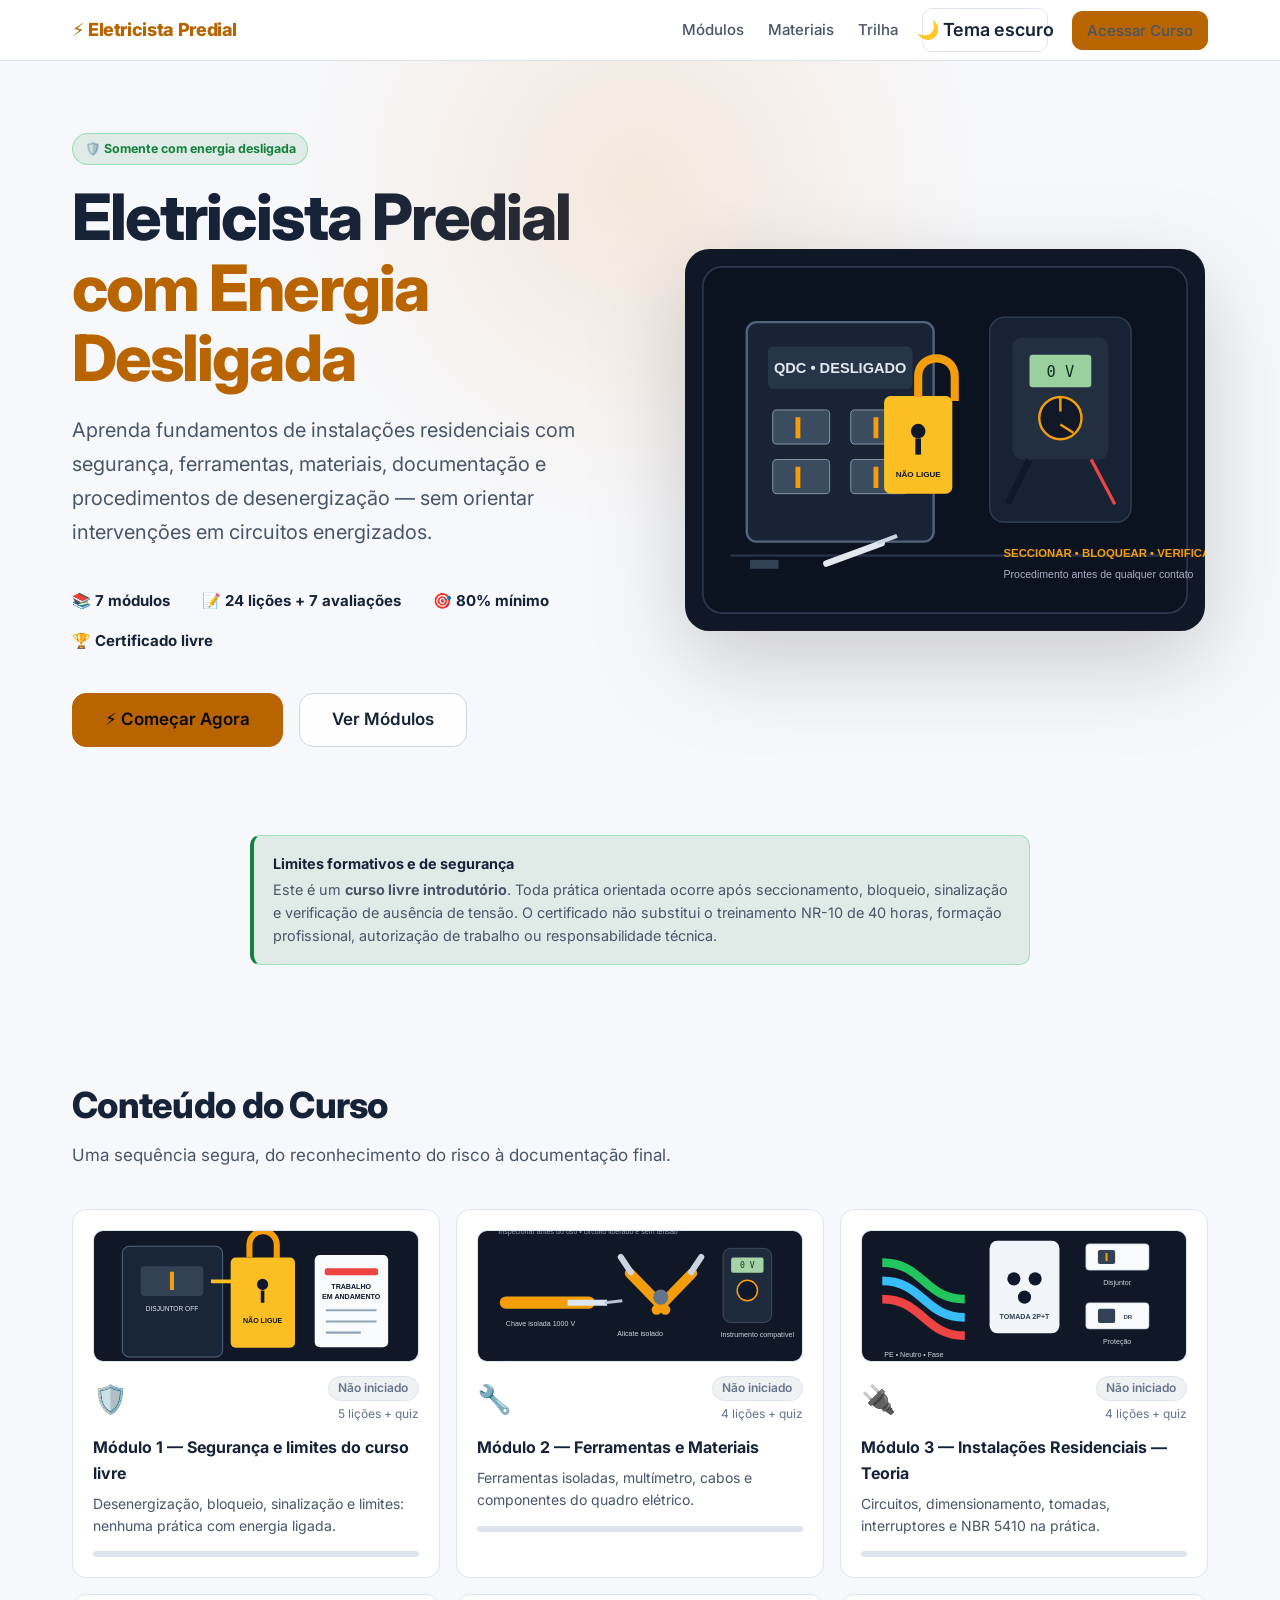
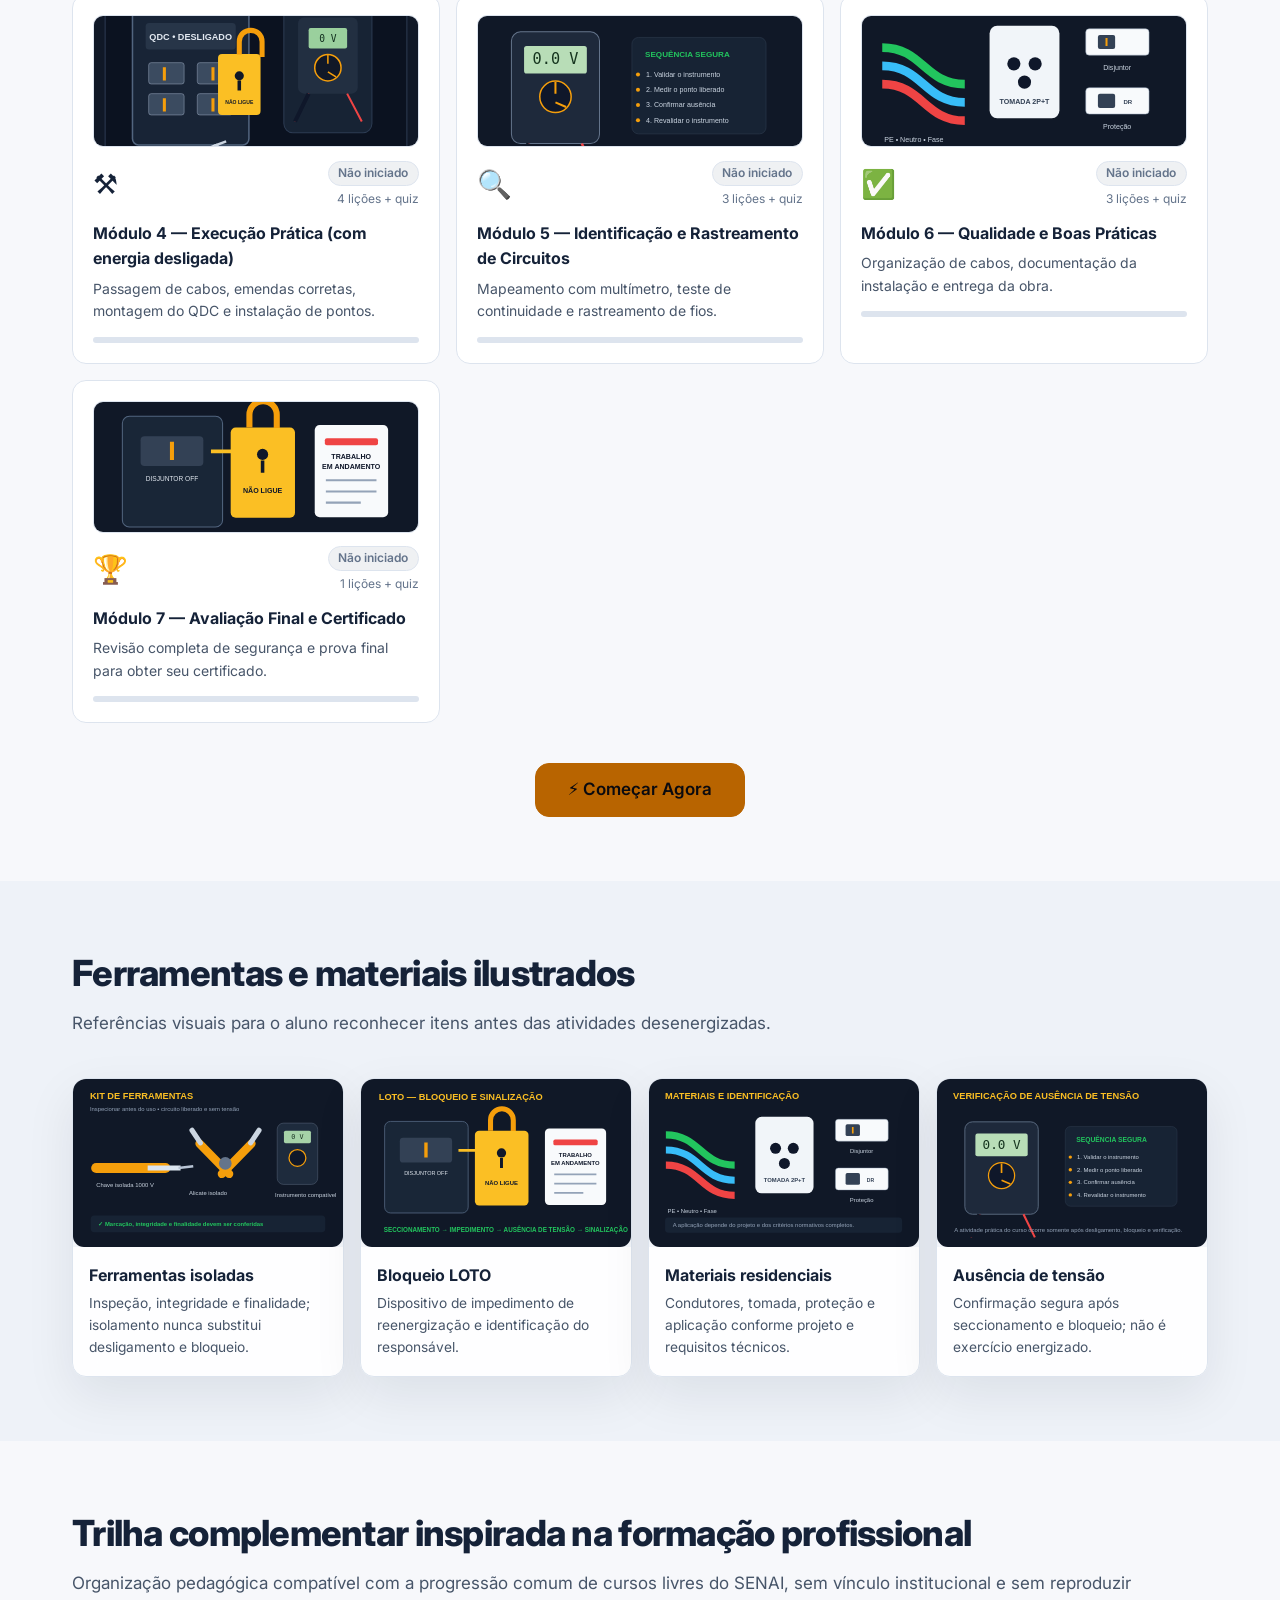
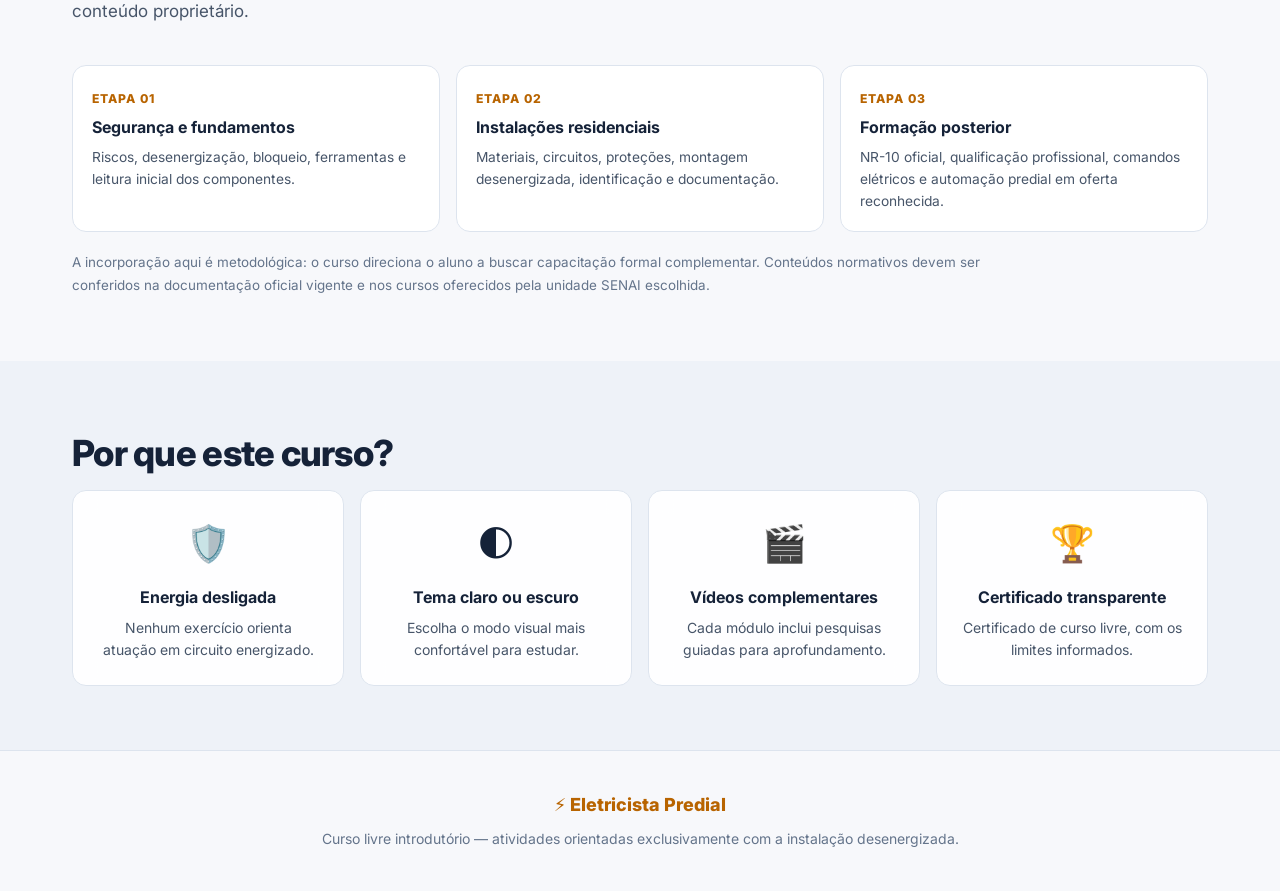
==== commit 8932aa3b: "feat: renovar landing page com tema claro, escopo e trilha formativa" ====
--- a/index.html
+++ b/index.html
@@ -1,292 +1,23 @@
 <!DOCTYPE html>
-<html lang="pt-BR">
+<html lang="pt-BR" data-theme="dark">
 <head>
-<meta charset="utf-8">
-<meta name="viewport" content="width=device-width, initial-scale=1">
-<title>Curso Eletricista Predial — Energia Desligada</title>
-<meta name="description" content="Curso completo e gratuito de Eletricista Predial com ênfase em trabalho com energia desligada. 7 módulos, quizzes e certificado.">
-<link rel="preconnect" href="https://fonts.googleapis.com">
-<link rel="preconnect" href="https://fonts.gstatic.com" crossorigin>
+<meta charset="utf-8"><meta name="viewport" content="width=device-width, initial-scale=1">
+<title>Curso Livre — Eletricista Predial com Energia Desligada</title>
+<meta name="description" content="Curso livre introdutório de instalações elétricas residenciais com atividades somente desenergizadas, imagens, recursos complementares e certificado.">
+<link rel="preconnect" href="https://fonts.googleapis.com"><link rel="preconnect" href="https://fonts.gstatic.com" crossorigin>
 <link href="https://fonts.googleapis.com/css2?family=Inter:wght@400;500;600;700;800&display=swap" rel="stylesheet">
-<link rel="stylesheet" href="style.css">
-<script>(function(){ var t=localStorage.getItem('eletricista_theme')||'dark'; document.documentElement.setAttribute('data-theme',t); })();</script>
+<script src="theme.js"></script><link rel="stylesheet" href="style.css"><link rel="stylesheet" href="enhancements.css">
 </head>
 <body>
-
-<!-- NAVBAR -->
-<nav class="navbar">
-  <div class="container">
-    <div class="nav-brand">⚡ Eletricista Predial</div>
-    <div class="nav-links">
-      <a href="#modulos">Módulos</a>
-      <a href="#sobre">Sobre o Curso</a>
-      <a href="curso.html" class="btn btn-primary btn-sm" id="navCta">Acessar Curso</a>
-    </div>
-    <div style="display:flex;align-items:center;gap:0.5rem;">
-      <button class="theme-toggle" id="themeToggle" aria-label="Alternar tema">🌙</button>
-      <button class="hamburger" id="hamburger" aria-label="Menu">☰</button>
-    </div>
-  </div>
-  <div class="nav-mobile" id="navMobile">
-    <a href="#modulos" onclick="document.getElementById('navMobile').classList.remove('open')">Módulos</a>
-    <a href="#sobre" onclick="document.getElementById('navMobile').classList.remove('open')">Sobre o Curso</a>
-    <a href="curso.html" class="btn btn-primary">⚡ Começar Agora</a>
-  </div>
-</nav>
-
-<!-- HERO -->
-<section class="hero">
-  <div class="container">
-    <div class="hero-badge">⚡ Curso Gratuito &middot; Online &middot; Certificado &middot; 100% em Português</div>
-    <h1 class="hero-title">
-      Eletricista Predial<br>
-      <span class="hero-accent">com Energia Desligada</span>
-    </h1>
-    <p class="hero-subtitle">
-      Aprenda os procedimentos corretos de segurança, ferramentas, instalações residenciais
-      e boas práticas — do zero ao certificado, no seu ritmo.
-    </p>
-    <div class="hero-stats">
-      <div class="stat">📚 <strong>7 módulos</strong> completos</div>
-      <div class="stat">📝 <strong>30+ lições</strong> práticas</div>
-      <div class="stat">📋 <strong>7 quizzes</strong> de fixação</div>
-      <div class="stat">🏆 <strong>Certificado</strong> ao concluir</div>
-    </div>
-    <div class="hero-cta">
-      <a href="#" class="btn btn-primary btn-lg" id="ctaBtn">⚡ Começar Agora</a>
-      <a href="#modulos" class="btn btn-secondary btn-lg">Ver Módulos</a>
-    </div>
-  </div>
-</section>
-
-<!-- SAFETY BANNER -->
-<section class="safety-banner">
-  <div class="container">
-    <div class="safety-banner__inner panel">
-      <span class="safety-banner__icon">🛡️</span>
-      <div>
-        <h3>Ênfase em Trabalho com Energia Desligada</h3>
-        <p>Este curso foi desenvolvido com foco nos procedimentos corretos de desenergização (LOTO),
-           NR-10 e nas 5 regras de ouro da segurança elétrica. <strong>Segurança não é opcional.</strong></p>
-      </div>
-    </div>
-  </div>
-</section>
-
-<!-- MODULES -->
-<section class="section" id="modulos">
-  <div class="container">
-    <h2 class="section-title">Conteúdo do Curso</h2>
-    <p class="section-subtitle">7 módulos progressivos, do básico ao profissional</p>
-    <div class="modules-grid" id="modulesGrid"></div>
-    <div class="modules-cta">
-      <a href="#" class="btn btn-primary btn-lg" id="modulesCta">⚡ Começar o Módulo 1</a>
-    </div>
-  </div>
-</section>
-
-<!-- FEATURES -->
-<section class="section-alt" id="sobre">
-  <div class="container">
-    <h2 class="section-title">Por que este curso?</h2>
-    <p class="section-subtitle">Desenvolvido para o eletricista que quer aprender do jeito certo</p>
-    <div class="features-grid">
-      <div class="feature panel">
-        <span class="feature__icon">🛡️</span>
-        <h3>Foco em Segurança</h3>
-        <p>NR-10, LOTO e as 5 Regras de Ouro em cada etapa do aprendizado.</p>
-      </div>
-      <div class="feature panel">
-        <span class="feature__icon">📱</span>
-        <h3>Mobile First</h3>
-        <p>Projetado para celular. Estude na obra, no ônibus, em casa.</p>
-      </div>
-      <div class="feature panel">
-        <span class="feature__icon">💾</span>
-        <h3>Progresso Salvo</h3>
-        <p>Retome de onde parou a qualquer momento, no mesmo aparelho.</p>
-      </div>
-      <div class="feature panel">
-        <span class="feature__icon">🏆</span>
-        <h3>Certificado</h3>
-        <p>Gere e imprima seu certificado ao concluir todos os módulos com aprovação.</p>
-      </div>
-      <div class="feature panel">
-        <span class="feature__icon">📋</span>
-        <h3>NBR 5410</h3>
-        <p>Conteúdo baseado na norma brasileira vigente para instalações residenciais.</p>
-      </div>
-      <div class="feature panel">
-        <span class="feature__icon">🄓</span>
-        <h3>100% Gratuito</h3>
-        <p>Sem mensalidade, sem cadastro em plataformas externas, sem custo.</p>
-      </div>
-    </div>
-  </div>
-</section>
-
-<!-- FOOTER -->
-<footer class="footer">
-  <div class="container">
-    <div class="footer__brand">⚡ Eletricista Predial</div>
-    <p class="footer__copy">Curso gratuito para eletricistas que querem aprender certo e trabalhar com segurança.</p>
-  </div>
-</footer>
-
-<!-- REGISTER MODAL -->
-<div class="modal-overlay hidden" id="registerModal" role="dialog" aria-modal="true" aria-label="Identificação">
-  <div class="modal panel">
-    <h2 class="modal-title">⚡ Identificação</h2>
-    <p class="modal-subtitle">Informe seus dados para iniciar o curso. O progresso ficará salvo neste dispositivo.</p>
-    <div class="form-group">
-      <label class="form-label" for="inputNome">Nome completo</label>
-      <input class="form-input" type="text" id="inputNome" placeholder="Seu nome completo" autocomplete="name">
-      <span class="form-error" id="errNome">Por favor, informe seu nome completo.</span>
-    </div>
-    <div class="form-group">
-      <label class="form-label" for="inputCPF">CPF</label>
-      <input class="form-input" type="text" id="inputCPF" placeholder="000.000.000-00" inputmode="numeric" maxlength="14" autocomplete="off">
-      <span class="form-error" id="errCPF">CPF inválido. Verifique e tente novamente.</span>
-      <span class="form-hint">Seu CPF é usado apenas para identificação local — não é enviado a servidores.</span>
-    </div>
-    <button class="btn btn-primary btn-full btn-lg" id="registerBtn" style="margin-top:.5rem;">Iniciar Curso →</button>
-  </div>
-</div>
-
-<script src="app.js"></script>
-<script src="conteudo.js"></script>
-<script>
-(function() {
-  'use strict';
-
-  // theme
-  CourseApp.initTheme();
-  var themeBtn = document.getElementById('themeToggle');
-  function updateThemeBtn() { themeBtn.textContent = CourseApp.getTheme() === 'dark' ? '🌙' : '☀️'; }
-  updateThemeBtn();
-  themeBtn.addEventListener('click', function() {
-    CourseApp.setTheme(CourseApp.getTheme() === 'dark' ? 'light' : 'dark');
-    updateThemeBtn();
-  });
-
-  // hamburger
-  document.getElementById('hamburger').addEventListener('click', function() {
-    document.getElementById('navMobile').classList.toggle('open');
-  });
-
-  // Build module cards
-  function buildModules() {
-    const p = CourseApp.getProgress();
-    const grid = document.getElementById('modulesGrid');
-    grid.innerHTML = COURSE_DATA.modules.map(mod => {
-      const pct = p.modulePercent(mod.id);
-      const badge = p.isQuizPassed(mod.id)
-        ? '<span class="badge badge-done">✓ Concluído</span>'
-        : pct > 0
-          ? '<span class="badge badge-current">Em andamento</span>'
-          : '<span class="badge badge-locked">Não iniciado</span>';
-      return `<div class="module-card panel" onclick="handleCta('m${mod.id}')">
-        <div class="module-card__header">
-          <span class="module-card__icon">${mod.icon}</span>
-          <div class="module-card__meta">${badge}<span class="module-card__lessons">${mod.lessons.length} lições + quiz</span></div>
-        </div>
-        <h3 class="module-card__title">Módulo ${mod.id} — ${mod.title}</h3>
-        <p class="module-card__desc">${mod.description}</p>
-        <div class="progress-track"><div class="progress-fill" style="width:${pct}%"></div></div>
-      </div>`;
-    }).join('');
-  }
-
-  // CTA logic
-  function handleCta(hash) {
-    if (CourseApp.hasUser()) {
-      location.href = 'curso.html#' + hash;
-    } else {
-      openModal(hash);
-    }
-  }
-  window.handleCta = handleCta;
-
-  function updateCtas() {
-    const p = CourseApp.getProgress();
-    const label = p.totalDone > 0 ? '▶ Continuar de Onde Parei' : '⚡ Começar Agora';
-    document.getElementById('ctaBtn').textContent = label;
-    document.getElementById('modulesCta').textContent = p.totalDone > 0 ? '▶ Continuar Curso' : '⚡ Começar o Módulo 1';
-
-    document.getElementById('ctaBtn').onclick = function(e) {
-      e.preventDefault();
-      handleCta(p.totalDone > 0 ? getResumeHash(p) : 'm1');
-    };
-    document.getElementById('modulesCta').onclick = function(e) {
-      e.preventDefault();
-      handleCta(p.totalDone > 0 ? getResumeHash(p) : 'm1');
-    };
-    document.getElementById('navCta').onclick = function(e) {
-      if (!CourseApp.hasUser()) { e.preventDefault(); openModal('m1'); }
-    };
-  }
-
-  function getResumeHash(p) {
-    for (const mod of COURSE_DATA.modules) {
-      for (const l of mod.lessons) {
-        if (!p.isLessonDone(mod.id, l.id)) return `m${mod.id}/l${l.id}`;
-      }
-      if (!p.isQuizPassed(mod.id)) return `m${mod.id}/quiz`;
-    }
-    return 'm1';
-  }
-
-  // Modal
-  var pendingHash = 'm1';
-  function openModal(hash) {
-    pendingHash = hash || 'm1';
-    document.getElementById('registerModal').classList.remove('hidden');
-    document.getElementById('inputNome').focus();
-  }
-
-  document.getElementById('registerModal').addEventListener('click', function(e) {
-    if (e.target === this) this.classList.add('hidden');
-  });
-
-  // CPF mask
-  document.getElementById('inputCPF').addEventListener('input', function() {
-    this.value = CourseApp.formatCPF(this.value);
-  });
-
-  document.getElementById('registerBtn').addEventListener('click', function() {
-    const nome = document.getElementById('inputNome').value.trim();
-    const cpf  = document.getElementById('inputCPF').value.trim();
-    let ok = true;
-
-    if (nome.length < 3) {
-      document.getElementById('errNome').classList.add('show');
-      ok = false;
-    } else {
-      document.getElementById('errNome').classList.remove('show');
-    }
-
-    if (!CourseApp.validateCPF(cpf)) {
-      document.getElementById('errCPF').classList.add('show');
-      ok = false;
-    } else {
-      document.getElementById('errCPF').classList.remove('show');
-    }
-
-    if (!ok) return;
-    CourseApp.setUser(nome, cpf);
-    location.href = 'curso.html#' + pendingHash;
-  });
-
-  document.addEventListener('keydown', function(e) {
-    if (e.key === 'Enter' && !document.getElementById('registerModal').classList.contains('hidden')) {
-      document.getElementById('registerBtn').click();
-    }
-  });
-
-  // Init
-  buildModules();
-  updateCtas();
-})();
-</script>
-</body>
-</html>
+<nav class="navbar"><div class="container"><div class="nav-brand">⚡ Eletricista Predial</div><div class="nav-links"><a href="#modulos">Módulos</a><a href="#materiais">Materiais</a><a href="#trilha">Trilha</a><button class="btn btn-secondary btn-sm theme-toggle" data-theme-toggle>☀️ Tema claro</button><a href="curso.html" class="btn btn-primary btn-sm" id="navCta">Acessar Curso</a></div><button class="hamburger" id="hamburger" aria-label="Abrir menu">☰</button></div><div class="nav-mobile" id="navMobile"><button class="btn btn-secondary theme-toggle" data-theme-toggle>☀️ Tema claro</button><a href="#modulos">Módulos</a><a href="#materiais">Materiais</a><a href="#trilha">Trilha</a><a href="curso.html" class="btn btn-primary" id="mobileCta">Começar Curso</a></div></nav>
+<section class="hero hero-v2"><div class="container hero-layout"><div class="hero-copy"><span class="scope-chip">🛡️ Somente com energia desligada</span><h1 class="hero-title" style="margin-top:1.1rem">Eletricista Predial<br><span class="hero-accent">com Energia Desligada</span></h1><p class="hero-subtitle">Aprenda fundamentos de instalações residenciais com segurança, ferramentas, materiais, documentação e procedimentos de desenergização — sem orientar intervenções em circuitos energizados.</p><div class="hero-stats"><div class="stat">📚 <strong>7 módulos</strong></div><div class="stat">📝 <strong>24 lições + 7 avaliações</strong></div><div class="stat">🎯 <strong>80% mínimo</strong></div><div class="stat">🏆 <strong>Certificado livre</strong></div></div><div class="hero-cta"><a href="#" class="btn btn-primary btn-lg" id="ctaBtn">⚡ Começar Agora</a><a href="#modulos" class="btn btn-secondary btn-lg">Ver Módulos</a></div></div><img class="hero-art" src="assets/hero-seguranca.svg" alt="Quadro desligado, bloqueado e instrumento indicando ausência de tensão"></div></section>
+<section class="safety-banner"><div class="container"><div class="course-boundary"><strong>Limites formativos e de segurança</strong>Este é um <b>curso livre introdutório</b>. Toda prática orientada ocorre após seccionamento, bloqueio, sinalização e verificação de ausência de tensão. O certificado não substitui o treinamento NR-10 de 40 horas, formação profissional, autorização de trabalho ou responsabilidade técnica.</div></div></section>
+<section class="section" id="modulos"><div class="container"><h2 class="section-title">Conteúdo do Curso</h2><p class="section-subtitle">Uma sequência segura, do reconhecimento do risco à documentação final.</p><div class="modules-grid" id="modulesGrid"></div><div class="modules-cta"><a href="#" class="btn btn-primary btn-lg" id="modulesCta">⚡ Começar o Módulo 1</a></div></div></section>
+<section class="section-alt" id="materiais"><div class="container"><h2 class="section-title">Ferramentas e materiais ilustrados</h2><p class="section-subtitle">Referências visuais para o aluno reconhecer itens antes das atividades desenergizadas.</p><div class="gallery-grid"><article class="gallery-card panel"><img src="assets/kit-ferramentas.svg" alt="Chave e alicate isolados e instrumento de medição"><div class="gallery-card__text"><h3>Ferramentas isoladas</h3><p>Inspeção, integridade e finalidade; isolamento nunca substitui desligamento e bloqueio.</p></div></article><article class="gallery-card panel"><img src="assets/loto.svg" alt="Cadeado e etiqueta de bloqueio no quadro"><div class="gallery-card__text"><h3>Bloqueio LOTO</h3><p>Dispositivo de impedimento de reenergização e identificação do responsável.</p></div></article><article class="gallery-card panel"><img src="assets/materiais-eletricos.svg" alt="Cabos, tomada, disjuntor e DR"><div class="gallery-card__text"><h3>Materiais residenciais</h3><p>Condutores, tomada, proteção e aplicação conforme projeto e requisitos técnicos.</p></div></article><article class="gallery-card panel"><img src="assets/multimetro-zero.svg" alt="Instrumento indicando ausência de tensão"><div class="gallery-card__text"><h3>Ausência de tensão</h3><p>Confirmação segura após seccionamento e bloqueio; não é exercício energizado.</p></div></article></div></div></section>
+<section class="section" id="trilha"><div class="container"><h2 class="section-title">Trilha complementar inspirada na formação profissional</h2><p class="section-subtitle">Organização pedagógica compatível com a progressão comum de cursos livres do SENAI, sem vínculo institucional e sem reproduzir conteúdo proprietário.</p><div class="study-track"><article class="track-step panel"><span class="track-step__num">Etapa 01</span><h3>Segurança e fundamentos</h3><p>Riscos, desenergização, bloqueio, ferramentas e leitura inicial dos componentes.</p></article><article class="track-step panel"><span class="track-step__num">Etapa 02</span><h3>Instalações residenciais</h3><p>Materiais, circuitos, proteções, montagem desenergizada, identificação e documentação.</p></article><article class="track-step panel"><span class="track-step__num">Etapa 03</span><h3>Formação posterior</h3><p>NR-10 oficial, qualificação profissional, comandos elétricos e automação predial em oferta reconhecida.</p></article></div><p class="footnote">A incorporação aqui é metodológica: o curso direciona o aluno a buscar capacitação formal complementar. Conteúdos normativos devem ser conferidos na documentação oficial vigente e nos cursos oferecidos pela unidade SENAI escolhida.</p></div></section>
+<section class="section-alt" id="sobre"><div class="container"><h2 class="section-title">Por que este curso?</h2><div class="features-grid"><div class="feature panel"><span class="feature__icon">🛡️</span><h3>Energia desligada</h3><p>Nenhum exercício orienta atuação em circuito energizado.</p></div><div class="feature panel"><span class="feature__icon">🌓</span><h3>Tema claro ou escuro</h3><p>Escolha o modo visual mais confortável para estudar.</p></div><div class="feature panel"><span class="feature__icon">🎬</span><h3>Vídeos complementares</h3><p>Cada módulo inclui pesquisas guiadas para aprofundamento.</p></div><div class="feature panel"><span class="feature__icon">🏆</span><h3>Certificado transparente</h3><p>Certificado de curso livre, com os limites informados.</p></div></div></div></section>
+<footer class="footer"><div class="container"><div class="footer__brand">⚡ Eletricista Predial</div><p class="footer__copy">Curso livre introdutório — atividades orientadas exclusivamente com a instalação desenergizada.</p></div></footer>
+<div class="modal-overlay hidden" id="registerModal" role="dialog" aria-modal="true" aria-label="Identificação"><div class="modal panel"><h2 class="modal-title">⚡ Identificação</h2><p class="modal-subtitle">Informe seus dados para salvar o progresso neste dispositivo.</p><div class="form-group"><label class="form-label" for="inputNome">Nome completo</label><input class="form-input" type="text" id="inputNome" placeholder="Seu nome completo" autocomplete="name"><span class="form-error" id="errNome">Informe seu nome completo.</span></div><div class="form-group"><label class="form-label" for="inputCPF">CPF</label><input class="form-input" type="text" id="inputCPF" placeholder="000.000.000-00" inputmode="numeric" maxlength="14"><span class="form-error" id="errCPF">CPF inválido.</span><span class="form-hint">Usado apenas localmente neste dispositivo.</span></div><button class="btn btn-primary btn-full btn-lg" id="registerBtn">Iniciar Curso →</button></div></div>
+<script src="app-v2.js"></script><script src="conteudo.js"></script><script src="conteudo-revisao.js"></script>
+<script>(function(){'use strict';const $=id=>document.getElementById(id);$('hamburger').onclick=()=>$('navMobile').classList.toggle('open');function resume(p){for(const m of COURSE_DATA.modules){for(const l of m.lessons)if(!p.isLessonDone(m.id,l.id))return `m${m.id}/l${l.id}`;if(!p.isQuizPassed(m.id))return `m${m.id}/quiz`;}return'm1';}function open(hash){pending=hash||'m1';$('registerModal').classList.remove('hidden');$('inputNome').focus();}let pending='m1';function go(hash){if(CourseApp.hasUser())location.href='curso.html#'+hash;else open(hash);}window.handleCta=go;function build(){const p=CourseApp.getProgress();$('modulesGrid').innerHTML=COURSE_DATA.modules.map(m=>{const r=COURSE_ENHANCEMENTS.modules[m.id],pct=p.modulePercent(m.id),badge=p.isQuizPassed(m.id)?'<span class="badge badge-done">✓ Concluído</span>':pct?'<span class="badge badge-current">Em andamento</span>':'<span class="badge badge-locked">Não iniciado</span>';return `<article class="module-card panel" onclick="handleCta('m${m.id}')"><img class="module-card__thumb" src="${r.image}" alt="${r.alt}"><div class="module-card__header"><span class="module-card__icon">${m.icon}</span><div class="module-card__meta">${badge}<span class="module-card__lessons">${m.lessons.length} lições + quiz</span></div></div><h3 class="module-card__title">Módulo ${m.id} — ${m.title}</h3><p class="module-card__desc">${m.description}</p><div class="progress-track"><div class="progress-fill" style="width:${pct}%"></div></div></article>`;}).join('');const hash=p.totalDone?resume(p):'m1',txt=p.totalDone?'▶ Continuar Curso':'⚡ Começar Agora';$('ctaBtn').textContent=txt;$('modulesCta').textContent=txt;$('ctaBtn').onclick=e=>{e.preventDefault();go(hash)};$('modulesCta').onclick=e=>{e.preventDefault();go(hash)};[$('navCta'),$('mobileCta')].forEach(a=>a.onclick=e=>{if(!CourseApp.hasUser()){e.preventDefault();open('m1')}});} $('registerModal').onclick=e=>{if(e.target===$('registerModal'))$('registerModal').classList.add('hidden')};$('inputCPF').oninput=function(){this.value=CourseApp.formatCPF(this.value)};$('registerBtn').onclick=()=>{const n=$('inputNome').value.trim(),c=$('inputCPF').value.trim();let ok=true;$('errNome').classList.toggle('show',n.length<3);if(n.length<3)ok=false;$('errCPF').classList.toggle('show',!CourseApp.validateCPF(c));if(!CourseApp.validateCPF(c))ok=false;if(ok){CourseApp.setUser(n,c);location.href='curso.html#'+pending;}};build();})();</script>
+</body></html>
--- a/enhancements.css
+++ b/enhancements.css
@@ -0,0 +1,68 @@
+/* Melhorias visuais e acessibilidade — v2 */
+:root { --surface-elevated: rgba(15,15,30,.98); --shadow-card:0 18px 48px rgba(0,0,0,.18); --focus-ring:0 0 0 3px rgba(245,158,11,.35); }
+html[data-theme="light"] { --bg-primary:#f7f8fb; --bg-secondary:#eef2f8; --bg-panel:rgba(255,255,255,.92); --bg-panel-hover:#fff; --bg-input:#f2f5fa; --border-dim:#dde4ee; --border-mid:#ccd6e3; --border-bright:#aabbd0; --text-primary:#152238; --text-secondary:#475569; --text-muted:#64748b; --accent:#b86400; --accent-dim:rgba(217,119,6,.12); --accent-bright:#d97706; --blue:#2563eb; --blue-dim:rgba(37,99,235,.1); --green:#15803d; --green-dim:rgba(21,128,61,.10); --red:#b91c1c; --red-dim:rgba(185,28,28,.1); --glass-border:1px solid #dde4ee; --surface-elevated:#fff; --shadow-card:0 18px 50px rgba(15,23,42,.08); }
+html[data-theme="light"] .navbar { background:rgba(255,255,255,.94); }
+html[data-theme="light"] .sidebar-overlay { background:rgba(15,23,42,.30); }
+html[data-theme="light"] .modal-overlay { background:rgba(15,23,42,.40); }
+html[data-theme="light"] .hero::before { background:radial-gradient(circle,rgba(217,119,6,.13),transparent 70%); }
+html[data-theme="light"] .sidebar-module__header:hover,html[data-theme="light"] .sidebar-lesson:hover { background:rgba(15,23,42,.045); }
+html[data-theme="light"] .lesson-body tr:hover td { background:rgba(15,23,42,.025); }
+*:focus-visible { outline:none; box-shadow:var(--focus-ring); }
+.theme-toggle { min-width:126px; }
+.nav-actions,.cert-buttons { display:flex;align-items:center;gap:.65rem;flex-wrap:wrap; }
+.scope-chip { display:inline-flex;gap:.35rem;align-items:center;border:1px solid rgba(34,197,94,.38);background:var(--green-dim);color:var(--green);border-radius:999px;padding:.3rem .72rem;font-size:.78rem;font-weight:700; }
+.hero-v2 { padding-top:4.5rem; }
+.hero-layout { display:grid;gap:2.4rem;align-items:center; }
+.hero-copy { text-align:center; }
+.hero-art { max-width:520px;width:100%;margin:0 auto;filter:drop-shadow(0 30px 46px rgba(0,0,0,.18)); }
+@media(min-width:980px) { .hero-layout{grid-template-columns:1.04fr .96fr}.hero-copy{text-align:left}.hero-copy .hero-subtitle{margin-left:0}.hero-copy .hero-stats,.hero-copy .hero-cta{justify-content:flex-start} }
+.course-boundary { max-width:780px;margin:0 auto 1.5rem;padding:1rem 1.2rem;border:1px solid rgba(34,197,94,.35);border-left:4px solid var(--green);border-radius:var(--radius-md);background:var(--green-dim);font-size:.9rem;color:var(--text-secondary); }
+.course-boundary strong { color:var(--text-primary);display:block;margin-bottom:.2rem; }
+.gallery-grid,.study-track,.reference-grid { display:grid;grid-template-columns:repeat(auto-fit,minmax(245px,1fr));gap:1rem; }
+.gallery-card { overflow:hidden;padding:0;box-shadow:var(--shadow-card); }
+.gallery-card img { width:100%;aspect-ratio:16/10;object-fit:cover;background:var(--bg-input); }
+.gallery-card__text { padding:1rem 1rem 1.1rem; }
+.gallery-card h3 { font-size:1rem;margin-bottom:.2rem; }
+.gallery-card p,.track-step p,.reference-card p { color:var(--text-secondary);font-size:.86rem; }
+.track-step,.reference-card { padding:1.2rem; }
+.track-step__num { font-weight:800;color:var(--accent);font-size:.76rem;letter-spacing:.08em;text-transform:uppercase; }
+.track-step h3 { font-size:1rem;margin:.3rem 0; }
+.reference-card { display:flex;flex-direction:column;gap:.45rem; }
+.reference-card p { flex:1; }
+.reference-card a { font-size:.88rem;font-weight:650; }
+.footnote { max-width:920px;font-size:.84rem;color:var(--text-muted);margin-top:1.2rem;line-height:1.7; }
+.module-card__thumb { width:100%;height:132px;object-fit:cover;border-radius:var(--radius-md);margin-bottom:.85rem;background:var(--bg-input);border:1px solid var(--border-dim); }
+.curso-topbar__right { gap:.75rem; }
+.topbar-boundary { display:none; }
+@media(min-width:1024px){.topbar-boundary{display:inline-flex}}
+.module-intro-art { width:min(100%,460px);margin:0 auto 1.4rem;border-radius:var(--radius-lg);border:1px solid var(--border-dim);background:var(--bg-input); }
+.module-goals { text-align:left;max-width:620px;margin:1.25rem auto;padding:1rem 1.2rem; }
+.module-goals h3,.resource-block h3 { margin-bottom:.6rem;font-size:1rem; }
+.module-goals ul { padding-left:1.15rem;color:var(--text-secondary);font-size:.9rem; }
+.module-goals li { margin:.35rem 0; }
+.resource-block { margin:1.4rem auto 0;text-align:left;max-width:620px; }
+.video-resource { display:flex;gap:.9rem;padding:1rem;align-items:flex-start; }
+.video-resource__icon { font-size:1.5rem;flex-shrink:0; }
+.video-resource__body h4 { color:var(--text-primary);font-size:.94rem;margin-bottom:.2rem; }
+.video-resource__body p { color:var(--text-secondary);font-size:.84rem;margin:0 0 .45rem; }
+.video-resource__body a { font-weight:650;font-size:.86rem; }
+.lesson-visual { display:grid;gap:1rem;margin:1.4rem 0;align-items:center;padding:1rem; }
+.lesson-visual img { width:100%;max-height:260px;object-fit:contain;border-radius:var(--radius-md);background:var(--bg-input); }
+.lesson-visual__copy h3 { margin:0 0 .35rem;color:var(--text-primary); }
+.lesson-visual__copy p { margin:0; }
+@media(min-width:640px){.lesson-visual{grid-template-columns:270px 1fr}}
+.resource-note { border:1px dashed var(--border-mid);border-radius:var(--radius-md);padding:1rem 1.1rem;margin:1.25rem 0;font-size:.88rem;color:var(--text-secondary); }
+.resource-note strong { color:var(--text-primary); }
+.cert-page { min-height:100vh;padding:1.5rem;background:var(--bg-primary); }
+.cert-toolbar { max-width:1000px;margin:0 auto 1rem;display:flex;justify-content:space-between;gap:.75rem;flex-wrap:wrap; }
+.certificate-shell { max-width:1000px;margin:0 auto;padding:2.8rem;background:var(--surface-elevated);border:2px solid var(--accent);border-radius:var(--radius-xl);box-shadow:var(--shadow-card);text-align:center; }
+.certificate-kicker { color:var(--accent);text-transform:uppercase;letter-spacing:.18em;font-size:.75rem;font-weight:700; }
+.certificate-shell h1 { font-size:clamp(2rem,4vw,3rem);margin:.7rem 0; }
+.certificate-shell .student { font-size:clamp(1.5rem,4vw,2.35rem);color:var(--accent);font-weight:800;margin:1.2rem 0; }
+.certificate-text { max-width:700px;margin:0 auto;color:var(--text-secondary); }
+.certificate-metrics { display:flex;flex-wrap:wrap;justify-content:center;gap:1.1rem;margin:2rem auto; }
+.certificate-metrics div { padding:.7rem 1rem;border:1px solid var(--border-dim);border-radius:var(--radius-md);min-width:150px; }
+.certificate-metrics strong { display:block;color:var(--text-primary); }
+.certificate-disclaimer { text-align:left;max-width:780px;margin:2rem auto 0;font-size:.8rem;color:var(--text-muted);border-top:1px solid var(--border-dim);padding-top:1rem; }
+@media(max-width:767px){.nav-links .theme-toggle{display:none}.hero-art{margin-top:1.5rem}}
+@media print { .cert-toolbar,.theme-toggle{display:none!important}.cert-page{background:#fff;padding:0}.certificate-shell{box-shadow:none;border:2px solid #b86400;color:#152238;margin:0;max-width:none;min-height:94vh}.certificate-text,.certificate-disclaimer{color:#475569} }
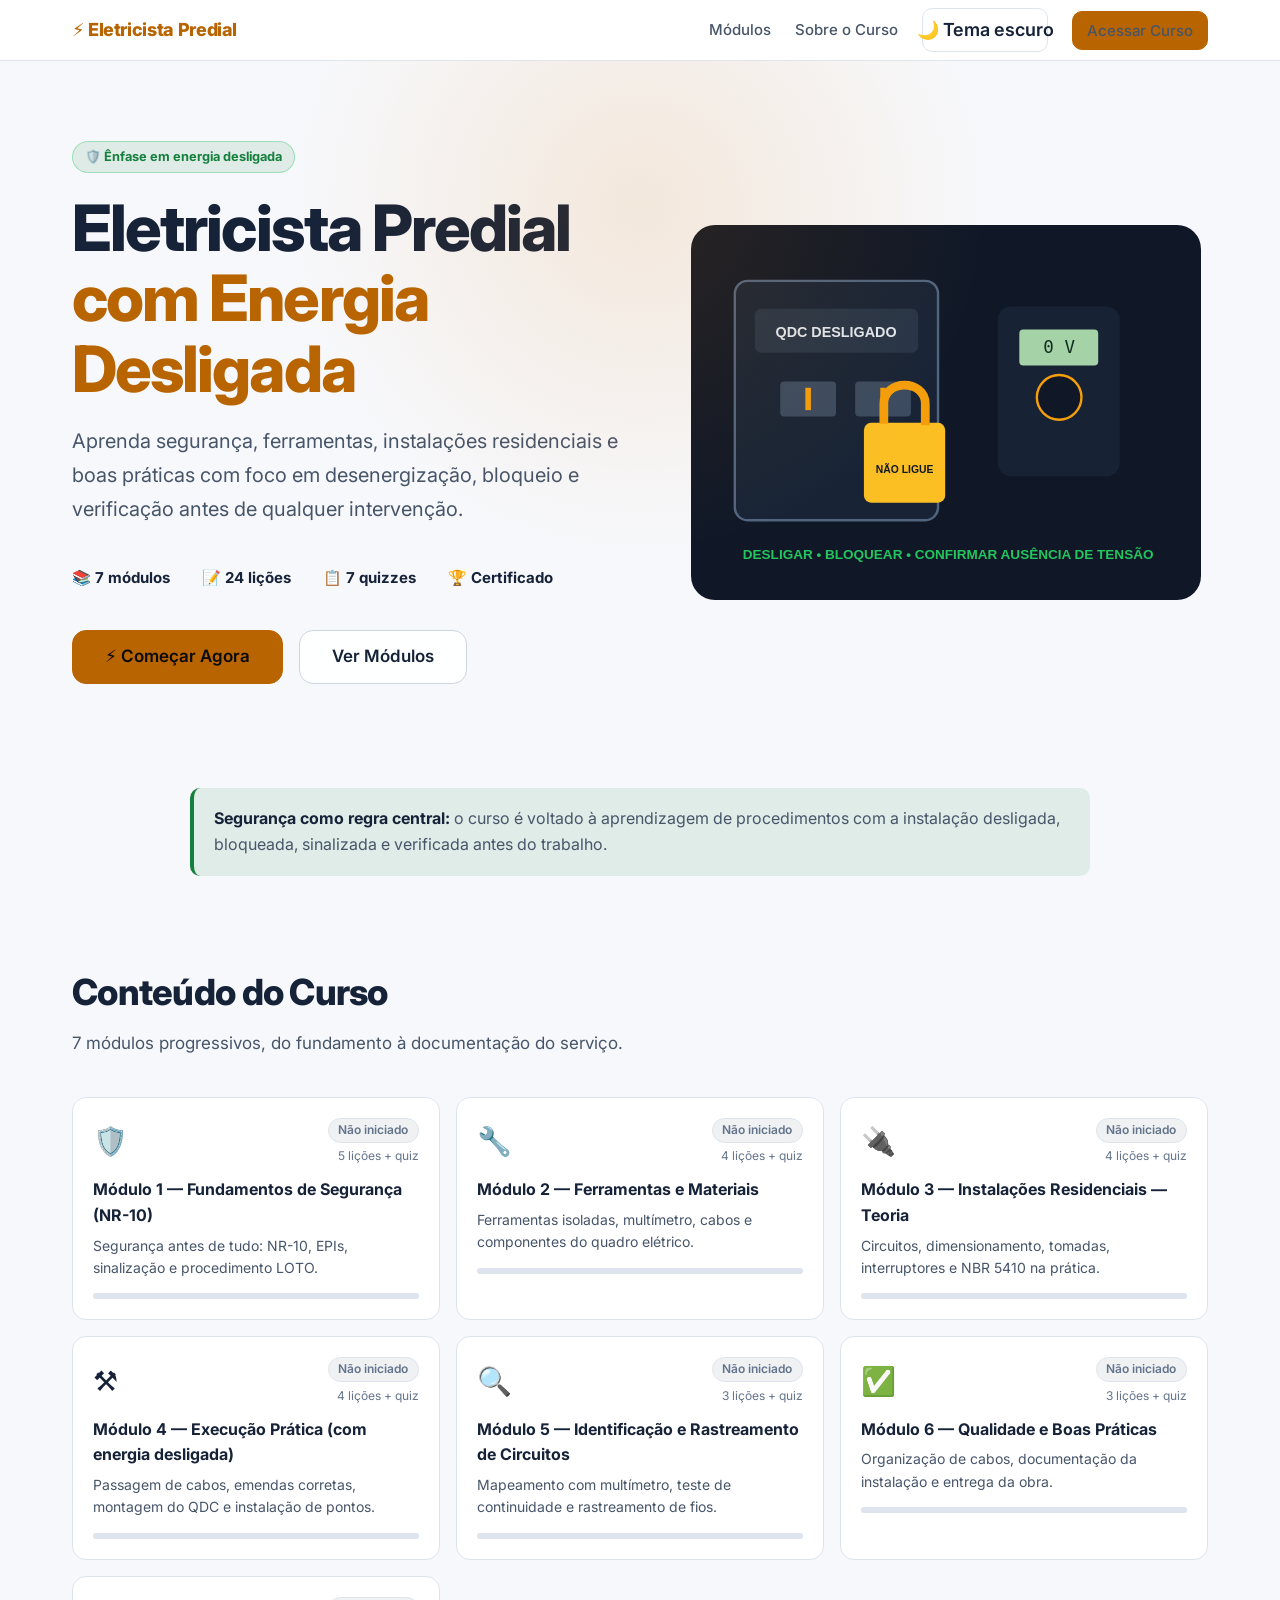
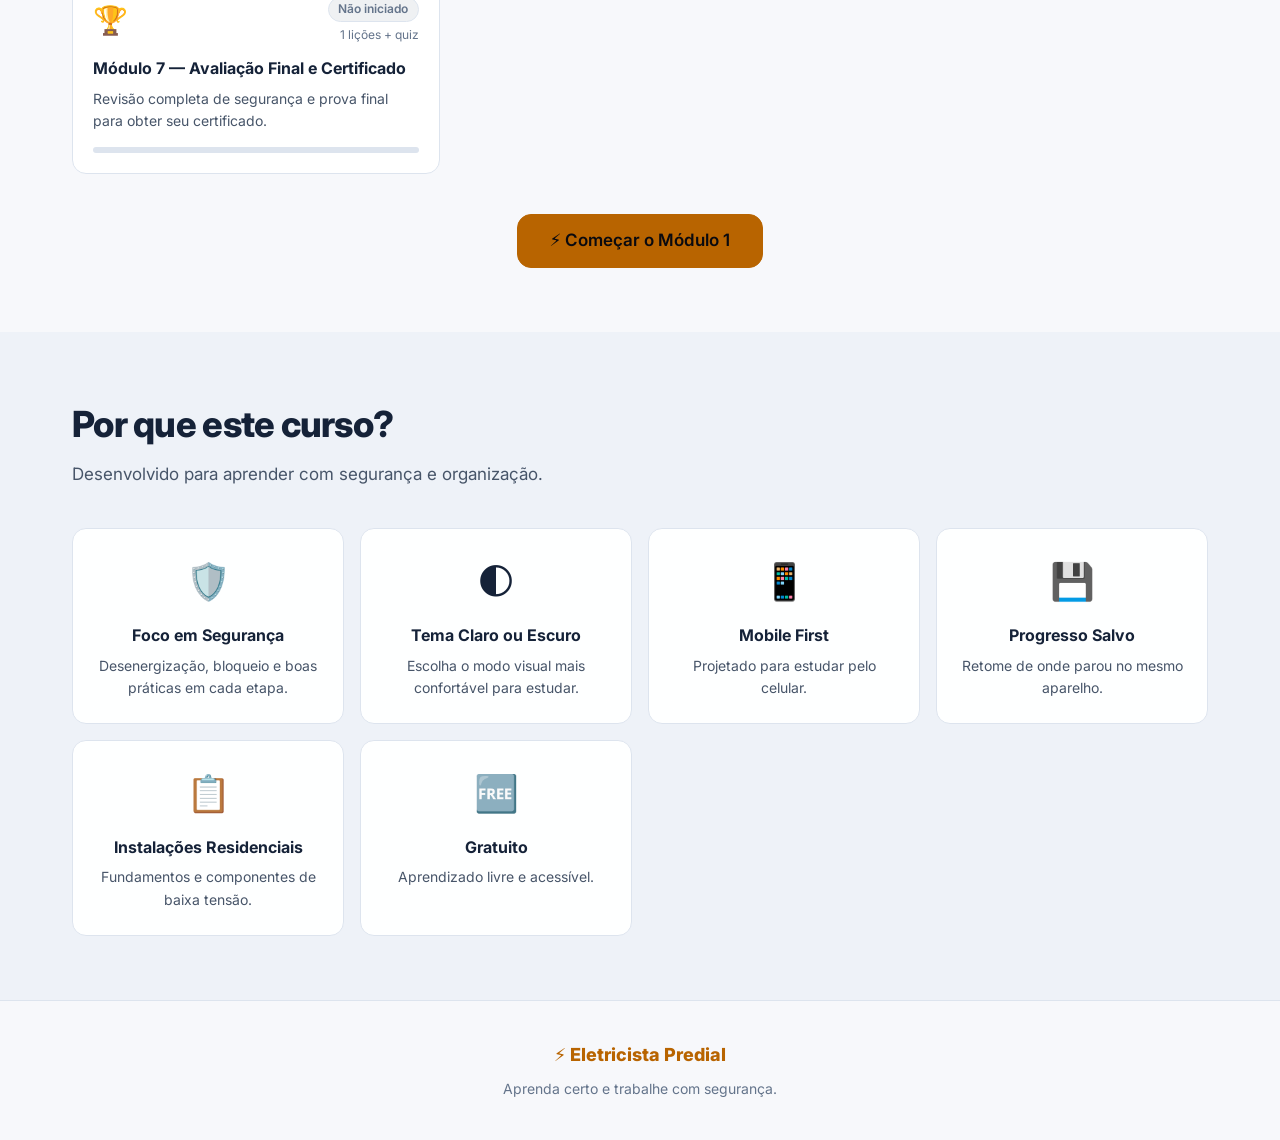
==== commit 6c070908: "Publicar tema claro e apresentacao renovada" ====
--- a/index.html
+++ b/index.html
@@ -2,22 +2,21 @@
 <html lang="pt-BR" data-theme="dark">
 <head>
 <meta charset="utf-8"><meta name="viewport" content="width=device-width, initial-scale=1">
-<title>Curso Livre — Eletricista Predial com Energia Desligada</title>
-<meta name="description" content="Curso livre introdutório de instalações elétricas residenciais com atividades somente desenergizadas, imagens, recursos complementares e certificado.">
+<title>Curso Eletricista Predial — Energia Desligada</title>
+<meta name="description" content="Curso introdutório de Eletricista Predial com ênfase em trabalho com energia desligada. 7 módulos, 24 lições, quizzes e certificado.">
 <link rel="preconnect" href="https://fonts.googleapis.com"><link rel="preconnect" href="https://fonts.gstatic.com" crossorigin>
 <link href="https://fonts.googleapis.com/css2?family=Inter:wght@400;500;600;700;800&display=swap" rel="stylesheet">
-<script src="theme.js"></script><link rel="stylesheet" href="style.css"><link rel="stylesheet" href="enhancements.css">
+<script src="theme.js"></script><link rel="stylesheet" href="style.css"><link rel="stylesheet" href="light-theme.css">
+<style>.hero-layout{display:grid;gap:2rem;align-items:center}.hero-art{width:100%;max-width:510px;margin:auto}.theme-toggle{min-width:126px}.hero-copy{text-align:center}.scope-chip{display:inline-flex;align-items:center;gap:.35rem;border:1px solid rgba(34,197,94,.35);background:var(--green-dim);color:var(--green);border-radius:999px;padding:.3rem .75rem;font-size:.8rem;font-weight:700;margin-bottom:1.25rem}.notice{margin:1rem auto 0;max-width:900px;padding:1.15rem 1.25rem;border-left:4px solid var(--green);background:var(--green-dim);border-radius:var(--radius-md);color:var(--text-secondary)}.notice strong{color:var(--text-primary)}@media(min-width:960px){.hero-layout{grid-template-columns:1.05fr .95fr}.hero-copy{text-align:left}.hero-copy .hero-subtitle{margin-left:0}.hero-copy .hero-stats,.hero-copy .hero-cta{justify-content:flex-start}}</style>
 </head>
 <body>
-<nav class="navbar"><div class="container"><div class="nav-brand">⚡ Eletricista Predial</div><div class="nav-links"><a href="#modulos">Módulos</a><a href="#materiais">Materiais</a><a href="#trilha">Trilha</a><button class="btn btn-secondary btn-sm theme-toggle" data-theme-toggle>☀️ Tema claro</button><a href="curso.html" class="btn btn-primary btn-sm" id="navCta">Acessar Curso</a></div><button class="hamburger" id="hamburger" aria-label="Abrir menu">☰</button></div><div class="nav-mobile" id="navMobile"><button class="btn btn-secondary theme-toggle" data-theme-toggle>☀️ Tema claro</button><a href="#modulos">Módulos</a><a href="#materiais">Materiais</a><a href="#trilha">Trilha</a><a href="curso.html" class="btn btn-primary" id="mobileCta">Começar Curso</a></div></nav>
-<section class="hero hero-v2"><div class="container hero-layout"><div class="hero-copy"><span class="scope-chip">🛡️ Somente com energia desligada</span><h1 class="hero-title" style="margin-top:1.1rem">Eletricista Predial<br><span class="hero-accent">com Energia Desligada</span></h1><p class="hero-subtitle">Aprenda fundamentos de instalações residenciais com segurança, ferramentas, materiais, documentação e procedimentos de desenergização — sem orientar intervenções em circuitos energizados.</p><div class="hero-stats"><div class="stat">📚 <strong>7 módulos</strong></div><div class="stat">📝 <strong>24 lições + 7 avaliações</strong></div><div class="stat">🎯 <strong>80% mínimo</strong></div><div class="stat">🏆 <strong>Certificado livre</strong></div></div><div class="hero-cta"><a href="#" class="btn btn-primary btn-lg" id="ctaBtn">⚡ Começar Agora</a><a href="#modulos" class="btn btn-secondary btn-lg">Ver Módulos</a></div></div><img class="hero-art" src="assets/hero-seguranca.svg" alt="Quadro desligado, bloqueado e instrumento indicando ausência de tensão"></div></section>
-<section class="safety-banner"><div class="container"><div class="course-boundary"><strong>Limites formativos e de segurança</strong>Este é um <b>curso livre introdutório</b>. Toda prática orientada ocorre após seccionamento, bloqueio, sinalização e verificação de ausência de tensão. O certificado não substitui o treinamento NR-10 de 40 horas, formação profissional, autorização de trabalho ou responsabilidade técnica.</div></div></section>
-<section class="section" id="modulos"><div class="container"><h2 class="section-title">Conteúdo do Curso</h2><p class="section-subtitle">Uma sequência segura, do reconhecimento do risco à documentação final.</p><div class="modules-grid" id="modulesGrid"></div><div class="modules-cta"><a href="#" class="btn btn-primary btn-lg" id="modulesCta">⚡ Começar o Módulo 1</a></div></div></section>
-<section class="section-alt" id="materiais"><div class="container"><h2 class="section-title">Ferramentas e materiais ilustrados</h2><p class="section-subtitle">Referências visuais para o aluno reconhecer itens antes das atividades desenergizadas.</p><div class="gallery-grid"><article class="gallery-card panel"><img src="assets/kit-ferramentas.svg" alt="Chave e alicate isolados e instrumento de medição"><div class="gallery-card__text"><h3>Ferramentas isoladas</h3><p>Inspeção, integridade e finalidade; isolamento nunca substitui desligamento e bloqueio.</p></div></article><article class="gallery-card panel"><img src="assets/loto.svg" alt="Cadeado e etiqueta de bloqueio no quadro"><div class="gallery-card__text"><h3>Bloqueio LOTO</h3><p>Dispositivo de impedimento de reenergização e identificação do responsável.</p></div></article><article class="gallery-card panel"><img src="assets/materiais-eletricos.svg" alt="Cabos, tomada, disjuntor e DR"><div class="gallery-card__text"><h3>Materiais residenciais</h3><p>Condutores, tomada, proteção e aplicação conforme projeto e requisitos técnicos.</p></div></article><article class="gallery-card panel"><img src="assets/multimetro-zero.svg" alt="Instrumento indicando ausência de tensão"><div class="gallery-card__text"><h3>Ausência de tensão</h3><p>Confirmação segura após seccionamento e bloqueio; não é exercício energizado.</p></div></article></div></div></section>
-<section class="section" id="trilha"><div class="container"><h2 class="section-title">Trilha complementar inspirada na formação profissional</h2><p class="section-subtitle">Organização pedagógica compatível com a progressão comum de cursos livres do SENAI, sem vínculo institucional e sem reproduzir conteúdo proprietário.</p><div class="study-track"><article class="track-step panel"><span class="track-step__num">Etapa 01</span><h3>Segurança e fundamentos</h3><p>Riscos, desenergização, bloqueio, ferramentas e leitura inicial dos componentes.</p></article><article class="track-step panel"><span class="track-step__num">Etapa 02</span><h3>Instalações residenciais</h3><p>Materiais, circuitos, proteções, montagem desenergizada, identificação e documentação.</p></article><article class="track-step panel"><span class="track-step__num">Etapa 03</span><h3>Formação posterior</h3><p>NR-10 oficial, qualificação profissional, comandos elétricos e automação predial em oferta reconhecida.</p></article></div><p class="footnote">A incorporação aqui é metodológica: o curso direciona o aluno a buscar capacitação formal complementar. Conteúdos normativos devem ser conferidos na documentação oficial vigente e nos cursos oferecidos pela unidade SENAI escolhida.</p></div></section>
-<section class="section-alt" id="sobre"><div class="container"><h2 class="section-title">Por que este curso?</h2><div class="features-grid"><div class="feature panel"><span class="feature__icon">🛡️</span><h3>Energia desligada</h3><p>Nenhum exercício orienta atuação em circuito energizado.</p></div><div class="feature panel"><span class="feature__icon">🌓</span><h3>Tema claro ou escuro</h3><p>Escolha o modo visual mais confortável para estudar.</p></div><div class="feature panel"><span class="feature__icon">🎬</span><h3>Vídeos complementares</h3><p>Cada módulo inclui pesquisas guiadas para aprofundamento.</p></div><div class="feature panel"><span class="feature__icon">🏆</span><h3>Certificado transparente</h3><p>Certificado de curso livre, com os limites informados.</p></div></div></div></section>
-<footer class="footer"><div class="container"><div class="footer__brand">⚡ Eletricista Predial</div><p class="footer__copy">Curso livre introdutório — atividades orientadas exclusivamente com a instalação desenergizada.</p></div></footer>
-<div class="modal-overlay hidden" id="registerModal" role="dialog" aria-modal="true" aria-label="Identificação"><div class="modal panel"><h2 class="modal-title">⚡ Identificação</h2><p class="modal-subtitle">Informe seus dados para salvar o progresso neste dispositivo.</p><div class="form-group"><label class="form-label" for="inputNome">Nome completo</label><input class="form-input" type="text" id="inputNome" placeholder="Seu nome completo" autocomplete="name"><span class="form-error" id="errNome">Informe seu nome completo.</span></div><div class="form-group"><label class="form-label" for="inputCPF">CPF</label><input class="form-input" type="text" id="inputCPF" placeholder="000.000.000-00" inputmode="numeric" maxlength="14"><span class="form-error" id="errCPF">CPF inválido.</span><span class="form-hint">Usado apenas localmente neste dispositivo.</span></div><button class="btn btn-primary btn-full btn-lg" id="registerBtn">Iniciar Curso →</button></div></div>
-<script src="app-v2.js"></script><script src="conteudo.js"></script><script src="conteudo-revisao.js"></script>
-<script>(function(){'use strict';const $=id=>document.getElementById(id);$('hamburger').onclick=()=>$('navMobile').classList.toggle('open');function resume(p){for(const m of COURSE_DATA.modules){for(const l of m.lessons)if(!p.isLessonDone(m.id,l.id))return `m${m.id}/l${l.id}`;if(!p.isQuizPassed(m.id))return `m${m.id}/quiz`;}return'm1';}function open(hash){pending=hash||'m1';$('registerModal').classList.remove('hidden');$('inputNome').focus();}let pending='m1';function go(hash){if(CourseApp.hasUser())location.href='curso.html#'+hash;else open(hash);}window.handleCta=go;function build(){const p=CourseApp.getProgress();$('modulesGrid').innerHTML=COURSE_DATA.modules.map(m=>{const r=COURSE_ENHANCEMENTS.modules[m.id],pct=p.modulePercent(m.id),badge=p.isQuizPassed(m.id)?'<span class="badge badge-done">✓ Concluído</span>':pct?'<span class="badge badge-current">Em andamento</span>':'<span class="badge badge-locked">Não iniciado</span>';return `<article class="module-card panel" onclick="handleCta('m${m.id}')"><img class="module-card__thumb" src="${r.image}" alt="${r.alt}"><div class="module-card__header"><span class="module-card__icon">${m.icon}</span><div class="module-card__meta">${badge}<span class="module-card__lessons">${m.lessons.length} lições + quiz</span></div></div><h3 class="module-card__title">Módulo ${m.id} — ${m.title}</h3><p class="module-card__desc">${m.description}</p><div class="progress-track"><div class="progress-fill" style="width:${pct}%"></div></div></article>`;}).join('');const hash=p.totalDone?resume(p):'m1',txt=p.totalDone?'▶ Continuar Curso':'⚡ Começar Agora';$('ctaBtn').textContent=txt;$('modulesCta').textContent=txt;$('ctaBtn').onclick=e=>{e.preventDefault();go(hash)};$('modulesCta').onclick=e=>{e.preventDefault();go(hash)};[$('navCta'),$('mobileCta')].forEach(a=>a.onclick=e=>{if(!CourseApp.hasUser()){e.preventDefault();open('m1')}});} $('registerModal').onclick=e=>{if(e.target===$('registerModal'))$('registerModal').classList.add('hidden')};$('inputCPF').oninput=function(){this.value=CourseApp.formatCPF(this.value)};$('registerBtn').onclick=()=>{const n=$('inputNome').value.trim(),c=$('inputCPF').value.trim();let ok=true;$('errNome').classList.toggle('show',n.length<3);if(n.length<3)ok=false;$('errCPF').classList.toggle('show',!CourseApp.validateCPF(c));if(!CourseApp.validateCPF(c))ok=false;if(ok){CourseApp.setUser(n,c);location.href='curso.html#'+pending;}};build();})();</script>
+<nav class="navbar"><div class="container"><div class="nav-brand">⚡ Eletricista Predial</div><div class="nav-links"><a href="#modulos">Módulos</a><a href="#sobre">Sobre o Curso</a><button class="btn btn-secondary btn-sm theme-toggle" data-theme-toggle>☀️ Tema claro</button><a href="curso.html" class="btn btn-primary btn-sm" id="navCta">Acessar Curso</a></div><button class="hamburger" id="hamburger" aria-label="Menu">☰</button></div><div class="nav-mobile" id="navMobile"><button class="btn btn-secondary theme-toggle" data-theme-toggle>☀️ Tema claro</button><a href="#modulos">Módulos</a><a href="#sobre">Sobre o Curso</a><a href="curso.html" class="btn btn-primary">⚡ Começar Agora</a></div></nav>
+<section class="hero"><div class="container hero-layout"><div class="hero-copy"><span class="scope-chip">🛡️ Ênfase em energia desligada</span><h1 class="hero-title">Eletricista Predial<br><span class="hero-accent">com Energia Desligada</span></h1><p class="hero-subtitle">Aprenda segurança, ferramentas, instalações residenciais e boas práticas com foco em desenergização, bloqueio e verificação antes de qualquer intervenção.</p><div class="hero-stats"><div class="stat">📚 <strong>7 módulos</strong></div><div class="stat">📝 <strong>24 lições</strong></div><div class="stat">📋 <strong>7 quizzes</strong></div><div class="stat">🏆 <strong>Certificado</strong></div></div><div class="hero-cta"><a href="#" class="btn btn-primary btn-lg" id="ctaBtn">⚡ Começar Agora</a><a href="#modulos" class="btn btn-secondary btn-lg">Ver Módulos</a></div></div><img class="hero-art" src="assets/hero-seguranca.svg" alt="Quadro elétrico desligado, bloqueado e com verificação de ausência de tensão"></div></section>
+<section class="safety-banner"><div class="container"><div class="notice"><strong>Segurança como regra central:</strong> o curso é voltado à aprendizagem de procedimentos com a instalação desligada, bloqueada, sinalizada e verificada antes do trabalho.</div></div></section>
+<section class="section" id="modulos"><div class="container"><h2 class="section-title">Conteúdo do Curso</h2><p class="section-subtitle">7 módulos progressivos, do fundamento à documentação do serviço.</p><div class="modules-grid" id="modulesGrid"></div><div class="modules-cta"><a href="#" class="btn btn-primary btn-lg" id="modulesCta">⚡ Começar o Módulo 1</a></div></div></section>
+<section class="section-alt" id="sobre"><div class="container"><h2 class="section-title">Por que este curso?</h2><p class="section-subtitle">Desenvolvido para aprender com segurança e organização.</p><div class="features-grid"><div class="feature panel"><span class="feature__icon">🛡️</span><h3>Foco em Segurança</h3><p>Desenergização, bloqueio e boas práticas em cada etapa.</p></div><div class="feature panel"><span class="feature__icon">🌓</span><h3>Tema Claro ou Escuro</h3><p>Escolha o modo visual mais confortável para estudar.</p></div><div class="feature panel"><span class="feature__icon">📱</span><h3>Mobile First</h3><p>Projetado para estudar pelo celular.</p></div><div class="feature panel"><span class="feature__icon">💾</span><h3>Progresso Salvo</h3><p>Retome de onde parou no mesmo aparelho.</p></div><div class="feature panel"><span class="feature__icon">📋</span><h3>Instalações Residenciais</h3><p>Fundamentos e componentes de baixa tensão.</p></div><div class="feature panel"><span class="feature__icon">🆓</span><h3>Gratuito</h3><p>Aprendizado livre e acessível.</p></div></div></div></section>
+<footer class="footer"><div class="container"><div class="footer__brand">⚡ Eletricista Predial</div><p class="footer__copy">Aprenda certo e trabalhe com segurança.</p></div></footer>
+<div class="modal-overlay hidden" id="registerModal" role="dialog" aria-modal="true" aria-label="Identificação"><div class="modal panel"><h2 class="modal-title">⚡ Identificação</h2><p class="modal-subtitle">Informe seus dados para iniciar o curso. O progresso ficará salvo neste dispositivo.</p><div class="form-group"><label class="form-label" for="inputNome">Nome completo</label><input class="form-input" type="text" id="inputNome" placeholder="Seu nome completo" autocomplete="name"><span class="form-error" id="errNome">Por favor, informe seu nome completo.</span></div><div class="form-group"><label class="form-label" for="inputCPF">CPF</label><input class="form-input" type="text" id="inputCPF" placeholder="000.000.000-00" inputmode="numeric" maxlength="14" autocomplete="off"><span class="form-error" id="errCPF">CPF inválido. Verifique e tente novamente.</span><span class="form-hint">Seu CPF é usado apenas para identificação local — não é enviado a servidores.</span></div><button class="btn btn-primary btn-full btn-lg" id="registerBtn" style="margin-top:.5rem;">Iniciar Curso →</button></div></div>
+<script src="app.js"></script><script src="conteudo.js"></script>
+<script>(function(){'use strict';var $=function(id){return document.getElementById(id)};$('hamburger').onclick=function(){$('navMobile').classList.toggle('open')};function buildModules(){var p=CourseApp.getProgress();$('modulesGrid').innerHTML=COURSE_DATA.modules.map(function(mod){var pct=p.modulePercent(mod.id);var badge=p.isQuizPassed(mod.id)?'<span class="badge badge-done">✓ Concluído</span>':pct>0?'<span class="badge badge-current">Em andamento</span>':'<span class="badge badge-locked">Não iniciado</span>';return '<div class="module-card panel" onclick="handleCta(\'m'+mod.id+'\')"><div class="module-card__header"><span class="module-card__icon">'+mod.icon+'</span><div class="module-card__meta">'+badge+'<span class="module-card__lessons">'+mod.lessons.length+' lições + quiz</span></div></div><h3 class="module-card__title">Módulo '+mod.id+' — '+mod.title+'</h3><p class="module-card__desc">'+mod.description+'</p><div class="progress-track"><div class="progress-fill" style="width:'+pct+'%"></div></div></div>';}).join('')}function handleCta(hash){if(CourseApp.hasUser()){location.href='curso.html#'+hash}else{pendingHash=hash||'m1';$('registerModal').classList.remove('hidden');$('inputNome').focus()}}window.handleCta=handleCta;function resume(p){for(var i=0;i<COURSE_DATA.modules.length;i++){var m=COURSE_DATA.modules[i];for(var j=0;j<m.lessons.length;j++){if(!p.isLessonDone(m.id,m.lessons[j].id))return 'm'+m.id+'/l'+m.lessons[j].id}if(!p.isQuizPassed(m.id))return 'm'+m.id+'/quiz'}return 'm1'}var pendingHash='m1';var p=CourseApp.getProgress();$('ctaBtn').textContent=p.totalDone>0?'▶ Continuar de Onde Parei':'⚡ Começar Agora';$('modulesCta').textContent=p.totalDone>0?'▶ Continuar Curso':'⚡ Começar o Módulo 1';$('ctaBtn').onclick=function(e){e.preventDefault();handleCta(p.totalDone>0?resume(p):'m1')};$('modulesCta').onclick=function(e){e.preventDefault();handleCta(p.totalDone>0?resume(p):'m1')};$('navCta').onclick=function(e){if(!CourseApp.hasUser()){e.preventDefault();handleCta('m1')}};$('registerModal').onclick=function(e){if(e.target===this)this.classList.add('hidden')};$('inputCPF').oninput=function(){this.value=CourseApp.formatCPF(this.value)};$('registerBtn').onclick=function(){var n=$('inputNome').value.trim(),c=$('inputCPF').value.trim(),ok=true;if(n.length<3){$('errNome').classList.add('show');ok=false}else{$('errNome').classList.remove('show')}if(!CourseApp.validateCPF(c)){$('errCPF').classList.add('show');ok=false}else{$('errCPF').classList.remove('show')}if(ok){CourseApp.setUser(n,c);location.href='curso.html#'+pendingHash}};buildModules()})();</script>
 </body></html>
--- a/light-theme.css
+++ b/light-theme.css
@@ -0,0 +1,6 @@
+html[data-theme="light"] { --bg-primary:#f7f8fb; --bg-secondary:#eef2f8; --bg-panel:rgba(255,255,255,.94); --bg-panel-hover:#fff; --bg-input:#f2f5fa; --border-dim:#dde4ee; --border-mid:#ccd6e3; --border-bright:#aabbd0; --text-primary:#152238; --text-secondary:#475569; --text-muted:#64748b; --accent:#b86400; --accent-dim:rgba(217,119,6,.12); --accent-bright:#d97706; --blue:#2563eb; --blue-dim:rgba(37,99,235,.1); --green:#15803d; --green-dim:rgba(21,128,61,.1); --red:#b91c1c; --red-dim:rgba(185,28,28,.1); --glass-border:1px solid #dde4ee; }
+html[data-theme="light"] .navbar { background:rgba(255,255,255,.95); }
+html[data-theme="light"] .sidebar-overlay { background:rgba(15,23,42,.3); }
+html[data-theme="light"] .modal-overlay { background:rgba(15,23,42,.4); }
+html[data-theme="light"] .hero::before { background:radial-gradient(circle,rgba(217,119,6,.13),transparent 70%); }
+.theme-toggle { min-width:126px; }
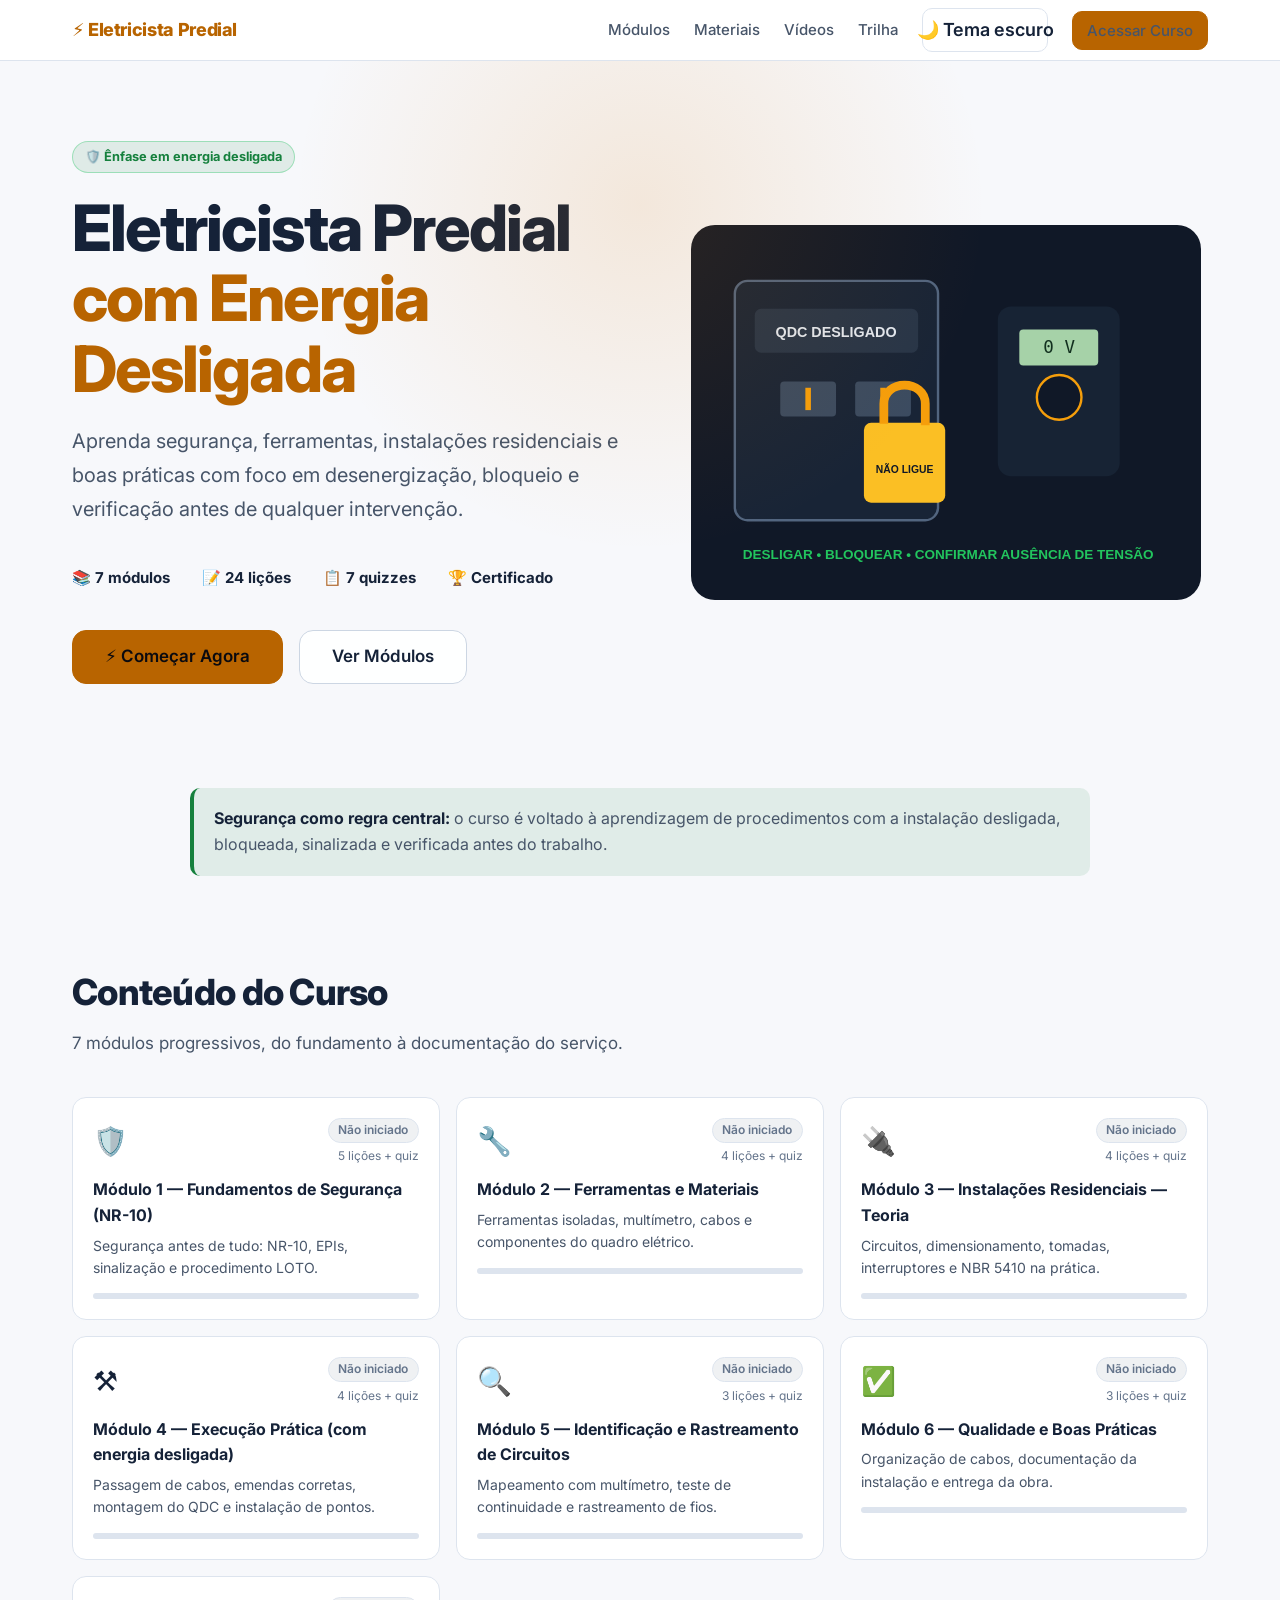
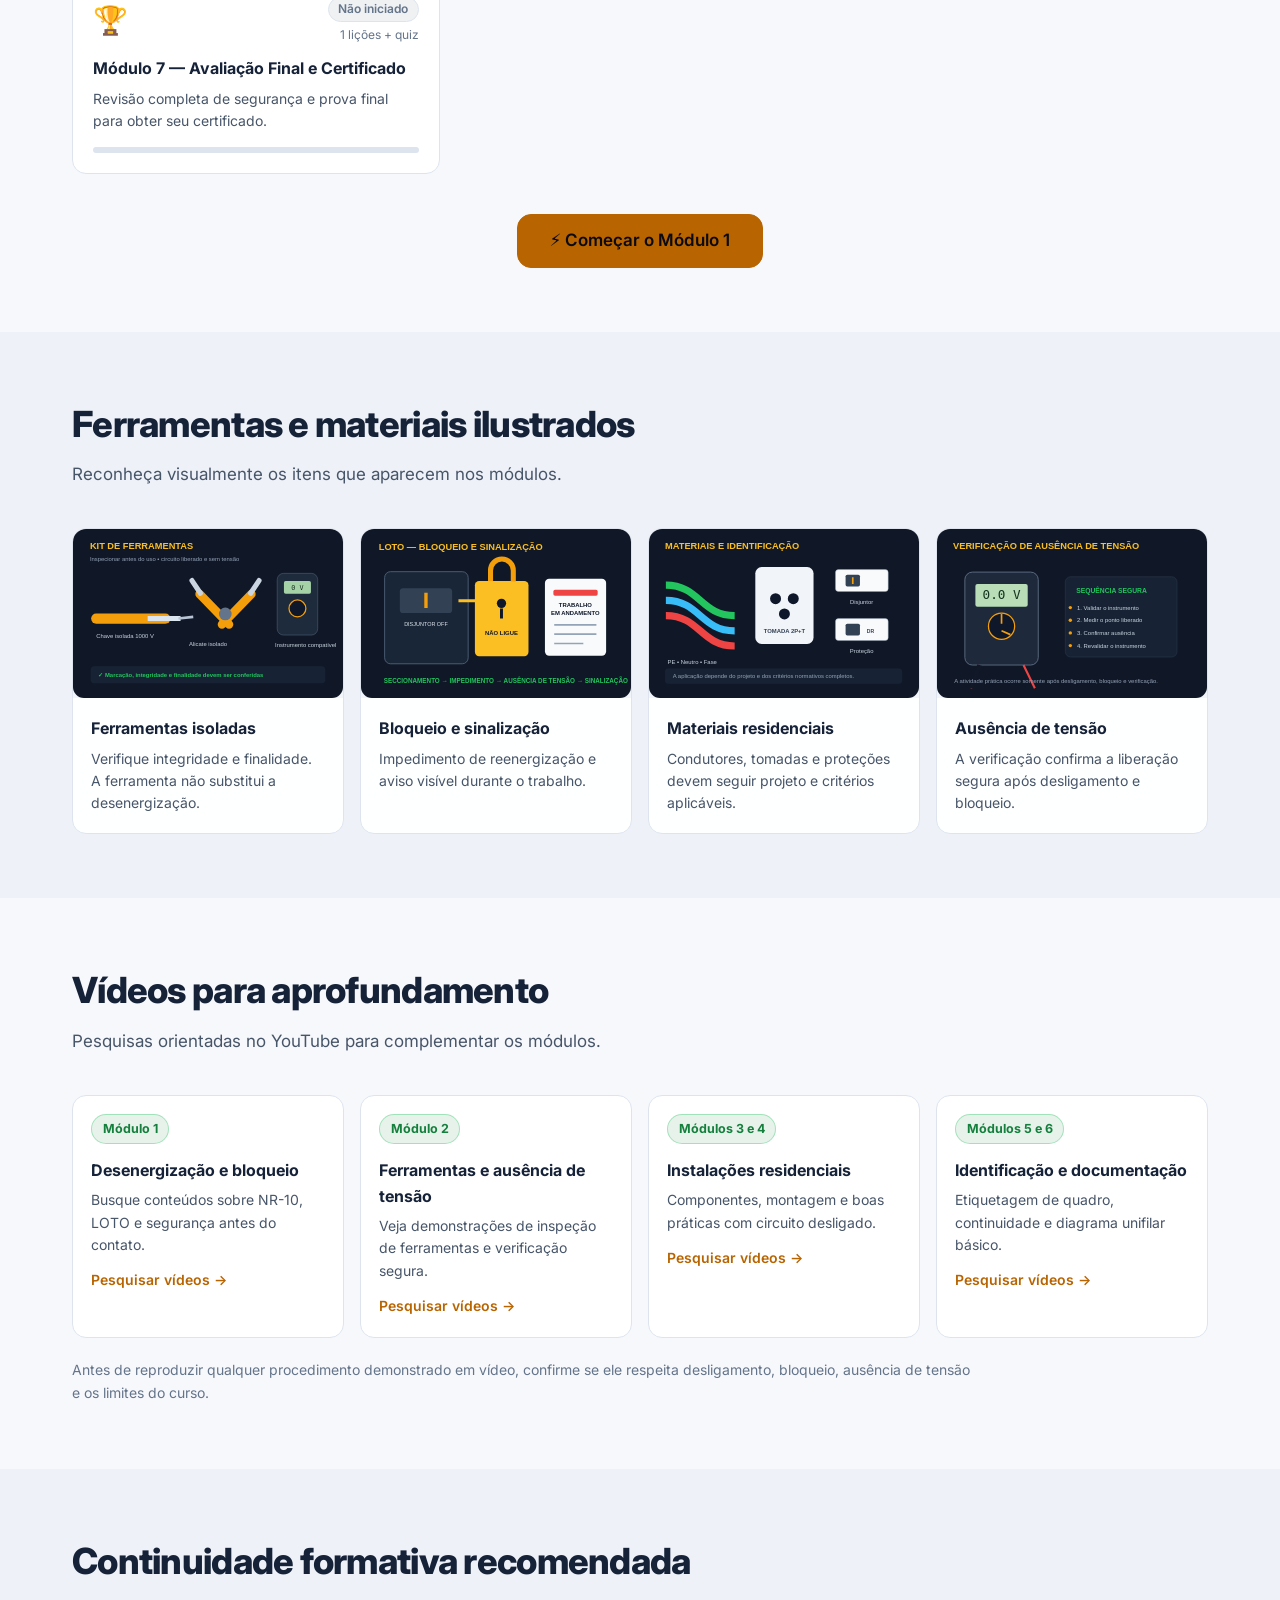
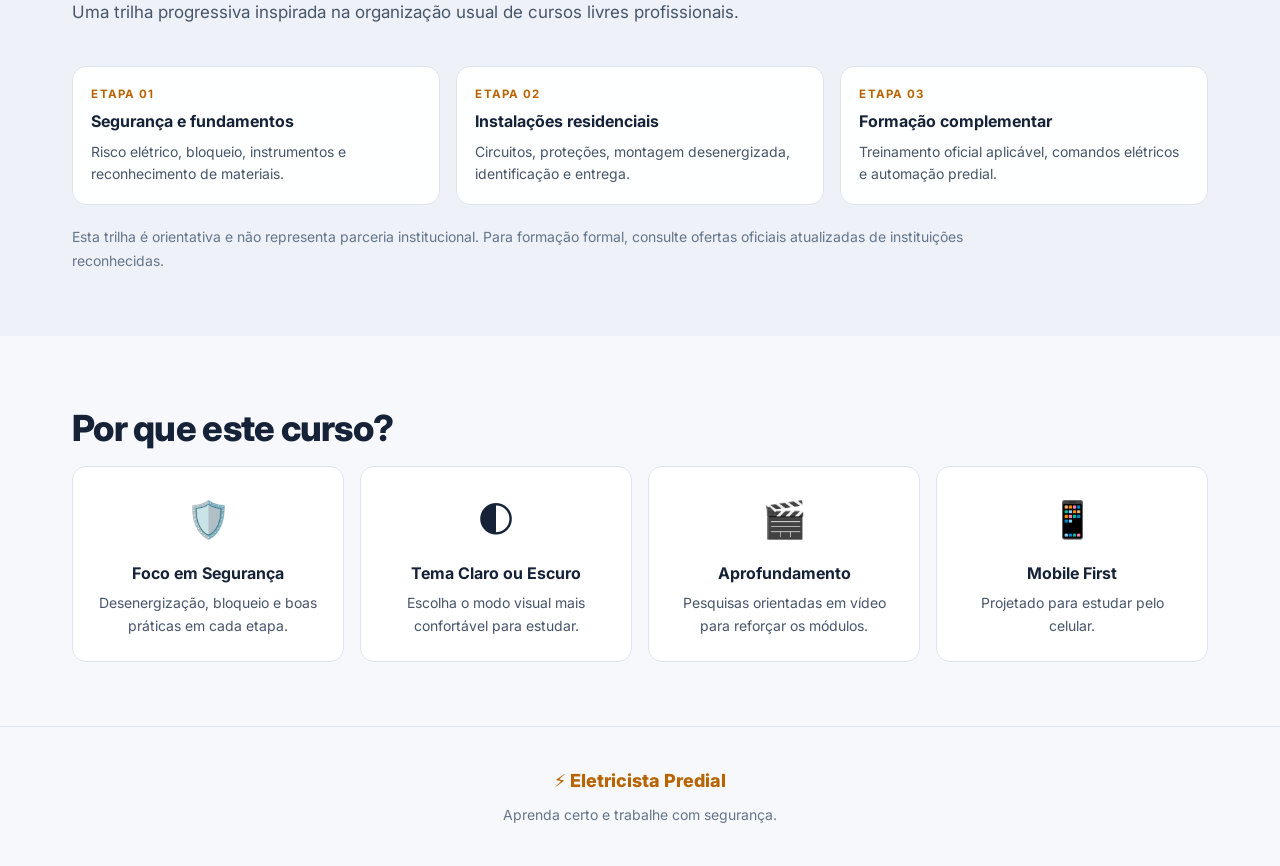
==== commit fd6ec8df: "Exibir ferramentas videos e trilha complementar na pagina inicial" ====
--- a/index.html
+++ b/index.html
@@ -6,17 +6,20 @@
 <meta name="description" content="Curso introdutório de Eletricista Predial com ênfase em trabalho com energia desligada. 7 módulos, 24 lições, quizzes e certificado.">
 <link rel="preconnect" href="https://fonts.googleapis.com"><link rel="preconnect" href="https://fonts.gstatic.com" crossorigin>
 <link href="https://fonts.googleapis.com/css2?family=Inter:wght@400;500;600;700;800&display=swap" rel="stylesheet">
-<script src="theme.js"></script><link rel="stylesheet" href="style.css"><link rel="stylesheet" href="light-theme.css">
+<script src="theme.js"></script><link rel="stylesheet" href="style.css"><link rel="stylesheet" href="light-theme.css"><link rel="stylesheet" href="home-extras.css">
 <style>.hero-layout{display:grid;gap:2rem;align-items:center}.hero-art{width:100%;max-width:510px;margin:auto}.theme-toggle{min-width:126px}.hero-copy{text-align:center}.scope-chip{display:inline-flex;align-items:center;gap:.35rem;border:1px solid rgba(34,197,94,.35);background:var(--green-dim);color:var(--green);border-radius:999px;padding:.3rem .75rem;font-size:.8rem;font-weight:700;margin-bottom:1.25rem}.notice{margin:1rem auto 0;max-width:900px;padding:1.15rem 1.25rem;border-left:4px solid var(--green);background:var(--green-dim);border-radius:var(--radius-md);color:var(--text-secondary)}.notice strong{color:var(--text-primary)}@media(min-width:960px){.hero-layout{grid-template-columns:1.05fr .95fr}.hero-copy{text-align:left}.hero-copy .hero-subtitle{margin-left:0}.hero-copy .hero-stats,.hero-copy .hero-cta{justify-content:flex-start}}</style>
 </head>
 <body>
-<nav class="navbar"><div class="container"><div class="nav-brand">⚡ Eletricista Predial</div><div class="nav-links"><a href="#modulos">Módulos</a><a href="#sobre">Sobre o Curso</a><button class="btn btn-secondary btn-sm theme-toggle" data-theme-toggle>☀️ Tema claro</button><a href="curso.html" class="btn btn-primary btn-sm" id="navCta">Acessar Curso</a></div><button class="hamburger" id="hamburger" aria-label="Menu">☰</button></div><div class="nav-mobile" id="navMobile"><button class="btn btn-secondary theme-toggle" data-theme-toggle>☀️ Tema claro</button><a href="#modulos">Módulos</a><a href="#sobre">Sobre o Curso</a><a href="curso.html" class="btn btn-primary">⚡ Começar Agora</a></div></nav>
+<nav class="navbar"><div class="container"><div class="nav-brand">⚡ Eletricista Predial</div><div class="nav-links"><a href="#modulos">Módulos</a><a href="#materiais">Materiais</a><a href="#videos">Vídeos</a><a href="#trilha">Trilha</a><button class="btn btn-secondary btn-sm theme-toggle" data-theme-toggle>☀️ Tema claro</button><a href="curso.html" class="btn btn-primary btn-sm" id="navCta">Acessar Curso</a></div><button class="hamburger" id="hamburger" aria-label="Menu">☰</button></div><div class="nav-mobile" id="navMobile"><button class="btn btn-secondary theme-toggle" data-theme-toggle>☀️ Tema claro</button><a href="#modulos">Módulos</a><a href="#materiais">Materiais</a><a href="#videos">Vídeos</a><a href="#trilha">Trilha</a><a href="curso.html" class="btn btn-primary">⚡ Começar Agora</a></div></nav>
 <section class="hero"><div class="container hero-layout"><div class="hero-copy"><span class="scope-chip">🛡️ Ênfase em energia desligada</span><h1 class="hero-title">Eletricista Predial<br><span class="hero-accent">com Energia Desligada</span></h1><p class="hero-subtitle">Aprenda segurança, ferramentas, instalações residenciais e boas práticas com foco em desenergização, bloqueio e verificação antes de qualquer intervenção.</p><div class="hero-stats"><div class="stat">📚 <strong>7 módulos</strong></div><div class="stat">📝 <strong>24 lições</strong></div><div class="stat">📋 <strong>7 quizzes</strong></div><div class="stat">🏆 <strong>Certificado</strong></div></div><div class="hero-cta"><a href="#" class="btn btn-primary btn-lg" id="ctaBtn">⚡ Começar Agora</a><a href="#modulos" class="btn btn-secondary btn-lg">Ver Módulos</a></div></div><img class="hero-art" src="assets/hero-seguranca.svg" alt="Quadro elétrico desligado, bloqueado e com verificação de ausência de tensão"></div></section>
 <section class="safety-banner"><div class="container"><div class="notice"><strong>Segurança como regra central:</strong> o curso é voltado à aprendizagem de procedimentos com a instalação desligada, bloqueada, sinalizada e verificada antes do trabalho.</div></div></section>
 <section class="section" id="modulos"><div class="container"><h2 class="section-title">Conteúdo do Curso</h2><p class="section-subtitle">7 módulos progressivos, do fundamento à documentação do serviço.</p><div class="modules-grid" id="modulesGrid"></div><div class="modules-cta"><a href="#" class="btn btn-primary btn-lg" id="modulesCta">⚡ Começar o Módulo 1</a></div></div></section>
-<section class="section-alt" id="sobre"><div class="container"><h2 class="section-title">Por que este curso?</h2><p class="section-subtitle">Desenvolvido para aprender com segurança e organização.</p><div class="features-grid"><div class="feature panel"><span class="feature__icon">🛡️</span><h3>Foco em Segurança</h3><p>Desenergização, bloqueio e boas práticas em cada etapa.</p></div><div class="feature panel"><span class="feature__icon">🌓</span><h3>Tema Claro ou Escuro</h3><p>Escolha o modo visual mais confortável para estudar.</p></div><div class="feature panel"><span class="feature__icon">📱</span><h3>Mobile First</h3><p>Projetado para estudar pelo celular.</p></div><div class="feature panel"><span class="feature__icon">💾</span><h3>Progresso Salvo</h3><p>Retome de onde parou no mesmo aparelho.</p></div><div class="feature panel"><span class="feature__icon">📋</span><h3>Instalações Residenciais</h3><p>Fundamentos e componentes de baixa tensão.</p></div><div class="feature panel"><span class="feature__icon">🆓</span><h3>Gratuito</h3><p>Aprendizado livre e acessível.</p></div></div></div></section>
+<section class="section-alt" id="materiais"><div class="container"><h2 class="section-title">Ferramentas e materiais ilustrados</h2><p class="section-subtitle">Reconheça visualmente os itens que aparecem nos módulos.</p><div class="gallery-grid"><article class="gallery-card panel"><img src="assets/kit-ferramentas.svg" alt="Ferramentas isoladas e instrumento"><div><h3>Ferramentas isoladas</h3><p>Verifique integridade e finalidade. A ferramenta não substitui a desenergização.</p></div></article><article class="gallery-card panel"><img src="assets/loto.svg" alt="Bloqueio e sinalização"><div><h3>Bloqueio e sinalização</h3><p>Impedimento de reenergização e aviso visível durante o trabalho.</p></div></article><article class="gallery-card panel"><img src="assets/materiais-eletricos.svg" alt="Cabos tomada disjuntor e DR"><div><h3>Materiais residenciais</h3><p>Condutores, tomadas e proteções devem seguir projeto e critérios aplicáveis.</p></div></article><article class="gallery-card panel"><img src="assets/multimetro-zero.svg" alt="Confirmação de ausência de tensão"><div><h3>Ausência de tensão</h3><p>A verificação confirma a liberação segura após desligamento e bloqueio.</p></div></article></div></div></section>
+<section class="section" id="videos"><div class="container"><h2 class="section-title">Vídeos para aprofundamento</h2><p class="section-subtitle">Pesquisas orientadas no YouTube para complementar os módulos.</p><div class="video-grid"><article class="video-card panel"><span class="safe-tag">Módulo 1</span><h3>Desenergização e bloqueio</h3><p>Busque conteúdos sobre NR-10, LOTO e segurança antes do contato.</p><a href="https://www.youtube.com/results?search_query=NR-10+desenergizacao+bloqueio+eletricidade" target="_blank" rel="noopener">Pesquisar vídeos →</a></article><article class="video-card panel"><span class="safe-tag">Módulo 2</span><h3>Ferramentas e ausência de tensão</h3><p>Veja demonstrações de inspeção de ferramentas e verificação segura.</p><a href="https://www.youtube.com/results?search_query=ferramentas+eletricista+ausencia+de+tensao+seguranca" target="_blank" rel="noopener">Pesquisar vídeos →</a></article><article class="video-card panel"><span class="safe-tag">Módulos 3 e 4</span><h3>Instalações residenciais</h3><p>Componentes, montagem e boas práticas com circuito desligado.</p><a href="https://www.youtube.com/results?search_query=instalacao+tomada+interruptor+circuito+desligado+eletricista" target="_blank" rel="noopener">Pesquisar vídeos →</a></article><article class="video-card panel"><span class="safe-tag">Módulos 5 e 6</span><h3>Identificação e documentação</h3><p>Etiquetagem de quadro, continuidade e diagrama unifilar básico.</p><a href="https://www.youtube.com/results?search_query=identificacao+circuitos+quadro+eletrico+diagrama+unifilar" target="_blank" rel="noopener">Pesquisar vídeos →</a></article></div><p class="section-note">Antes de reproduzir qualquer procedimento demonstrado em vídeo, confirme se ele respeita desligamento, bloqueio, ausência de tensão e os limites do curso.</p></div></section>
+<section class="section-alt" id="trilha"><div class="container"><h2 class="section-title">Continuidade formativa recomendada</h2><p class="section-subtitle">Uma trilha progressiva inspirada na organização usual de cursos livres profissionais.</p><div class="track-grid"><article class="track-card panel"><span class="track-label">Etapa 01</span><h3>Segurança e fundamentos</h3><p>Risco elétrico, bloqueio, instrumentos e reconhecimento de materiais.</p></article><article class="track-card panel"><span class="track-label">Etapa 02</span><h3>Instalações residenciais</h3><p>Circuitos, proteções, montagem desenergizada, identificação e entrega.</p></article><article class="track-card panel"><span class="track-label">Etapa 03</span><h3>Formação complementar</h3><p>Treinamento oficial aplicável, comandos elétricos e automação predial.</p></article></div><p class="section-note">Esta trilha é orientativa e não representa parceria institucional. Para formação formal, consulte ofertas oficiais atualizadas de instituições reconhecidas.</p></div></section>
+<section class="section" id="sobre"><div class="container"><h2 class="section-title">Por que este curso?</h2><div class="features-grid"><div class="feature panel"><span class="feature__icon">🛡️</span><h3>Foco em Segurança</h3><p>Desenergização, bloqueio e boas práticas em cada etapa.</p></div><div class="feature panel"><span class="feature__icon">🌓</span><h3>Tema Claro ou Escuro</h3><p>Escolha o modo visual mais confortável para estudar.</p></div><div class="feature panel"><span class="feature__icon">🎬</span><h3>Aprofundamento</h3><p>Pesquisas orientadas em vídeo para reforçar os módulos.</p></div><div class="feature panel"><span class="feature__icon">📱</span><h3>Mobile First</h3><p>Projetado para estudar pelo celular.</p></div></div></div></section>
 <footer class="footer"><div class="container"><div class="footer__brand">⚡ Eletricista Predial</div><p class="footer__copy">Aprenda certo e trabalhe com segurança.</p></div></footer>
-<div class="modal-overlay hidden" id="registerModal" role="dialog" aria-modal="true" aria-label="Identificação"><div class="modal panel"><h2 class="modal-title">⚡ Identificação</h2><p class="modal-subtitle">Informe seus dados para iniciar o curso. O progresso ficará salvo neste dispositivo.</p><div class="form-group"><label class="form-label" for="inputNome">Nome completo</label><input class="form-input" type="text" id="inputNome" placeholder="Seu nome completo" autocomplete="name"><span class="form-error" id="errNome">Por favor, informe seu nome completo.</span></div><div class="form-group"><label class="form-label" for="inputCPF">CPF</label><input class="form-input" type="text" id="inputCPF" placeholder="000.000.000-00" inputmode="numeric" maxlength="14" autocomplete="off"><span class="form-error" id="errCPF">CPF inválido. Verifique e tente novamente.</span><span class="form-hint">Seu CPF é usado apenas para identificação local — não é enviado a servidores.</span></div><button class="btn btn-primary btn-full btn-lg" id="registerBtn" style="margin-top:.5rem;">Iniciar Curso →</button></div></div>
+<div class="modal-overlay hidden" id="registerModal" role="dialog" aria-modal="true" aria-label="Identificação"><div class="modal panel"><h2 class="modal-title">⚡ Identificação</h2><p class="modal-subtitle">Informe seus dados para iniciar o curso. O progresso ficará salvo neste dispositivo.</p><div class="form-group"><label class="form-label" for="inputNome">Nome completo</label><input class="form-input" type="text" id="inputNome" placeholder="Seu nome completo" autocomplete="name"><span class="form-error" id="errNome">Por favor, informe seu nome completo.</span></div><div class="form-group"><label class="form-label" for="inputCPF">CPF</label><input class="form-input" type="text" id="inputCPF" placeholder="000.000.000-00" inputmode="numeric" maxlength="14" autocomplete="off"><span class="form-error" id="errCPF">CPF inválido. Verifique e tente novamente.</span><span class="form-hint">Seu CPF é usado apenas para identificação local — não é enviado a servidores.</span></div><button class="btn btn-primary btn-full btn-lg" id="registerBtn">Iniciar Curso →</button></div></div>
 <script src="app.js"></script><script src="conteudo.js"></script>
 <script>(function(){'use strict';var $=function(id){return document.getElementById(id)};$('hamburger').onclick=function(){$('navMobile').classList.toggle('open')};function buildModules(){var p=CourseApp.getProgress();$('modulesGrid').innerHTML=COURSE_DATA.modules.map(function(mod){var pct=p.modulePercent(mod.id);var badge=p.isQuizPassed(mod.id)?'<span class="badge badge-done">✓ Concluído</span>':pct>0?'<span class="badge badge-current">Em andamento</span>':'<span class="badge badge-locked">Não iniciado</span>';return '<div class="module-card panel" onclick="handleCta(\'m'+mod.id+'\')"><div class="module-card__header"><span class="module-card__icon">'+mod.icon+'</span><div class="module-card__meta">'+badge+'<span class="module-card__lessons">'+mod.lessons.length+' lições + quiz</span></div></div><h3 class="module-card__title">Módulo '+mod.id+' — '+mod.title+'</h3><p class="module-card__desc">'+mod.description+'</p><div class="progress-track"><div class="progress-fill" style="width:'+pct+'%"></div></div></div>';}).join('')}function handleCta(hash){if(CourseApp.hasUser()){location.href='curso.html#'+hash}else{pendingHash=hash||'m1';$('registerModal').classList.remove('hidden');$('inputNome').focus()}}window.handleCta=handleCta;function resume(p){for(var i=0;i<COURSE_DATA.modules.length;i++){var m=COURSE_DATA.modules[i];for(var j=0;j<m.lessons.length;j++){if(!p.isLessonDone(m.id,m.lessons[j].id))return 'm'+m.id+'/l'+m.lessons[j].id}if(!p.isQuizPassed(m.id))return 'm'+m.id+'/quiz'}return 'm1'}var pendingHash='m1';var p=CourseApp.getProgress();$('ctaBtn').textContent=p.totalDone>0?'▶ Continuar de Onde Parei':'⚡ Começar Agora';$('modulesCta').textContent=p.totalDone>0?'▶ Continuar Curso':'⚡ Começar o Módulo 1';$('ctaBtn').onclick=function(e){e.preventDefault();handleCta(p.totalDone>0?resume(p):'m1')};$('modulesCta').onclick=function(e){e.preventDefault();handleCta(p.totalDone>0?resume(p):'m1')};$('navCta').onclick=function(e){if(!CourseApp.hasUser()){e.preventDefault();handleCta('m1')}};$('registerModal').onclick=function(e){if(e.target===this)this.classList.add('hidden')};$('inputCPF').oninput=function(){this.value=CourseApp.formatCPF(this.value)};$('registerBtn').onclick=function(){var n=$('inputNome').value.trim(),c=$('inputCPF').value.trim(),ok=true;if(n.length<3){$('errNome').classList.add('show');ok=false}else{$('errNome').classList.remove('show')}if(!CourseApp.validateCPF(c)){$('errCPF').classList.add('show');ok=false}else{$('errCPF').classList.remove('show')}if(ok){CourseApp.setUser(n,c);location.href='curso.html#'+pendingHash}};buildModules()})();</script>
 </body></html>
--- a/home-extras.css
+++ b/home-extras.css
@@ -0,0 +1 @@
+.gallery-grid,.track-grid,.video-grid{display:grid;grid-template-columns:repeat(auto-fit,minmax(235px,1fr));gap:1rem}.gallery-card{padding:0;overflow:hidden}.gallery-card img{width:100%;aspect-ratio:16/10;object-fit:cover;background:var(--bg-input)}.gallery-card div,.track-card,.video-card{padding:1.15rem}.gallery-card h3,.track-card h3,.video-card h3{font-size:1rem;margin-bottom:.35rem}.gallery-card p,.track-card p,.video-card p{color:var(--text-secondary);font-size:.875rem}.video-card a{display:inline-flex;margin-top:.8rem;font-size:.875rem;font-weight:600}.track-label{font-size:.72rem;font-weight:700;text-transform:uppercase;letter-spacing:.1em;color:var(--accent);display:block;margin-bottom:.35rem}.section-note{max-width:900px;color:var(--text-muted);font-size:.875rem;line-height:1.7;margin-top:1.25rem}.safe-tag{display:inline-flex;padding:.25rem .65rem;border-radius:999px;border:1px solid rgba(34,197,94,.35);color:var(--green);background:var(--green-dim);font-size:.78rem;font-weight:700;margin-bottom:.85rem}
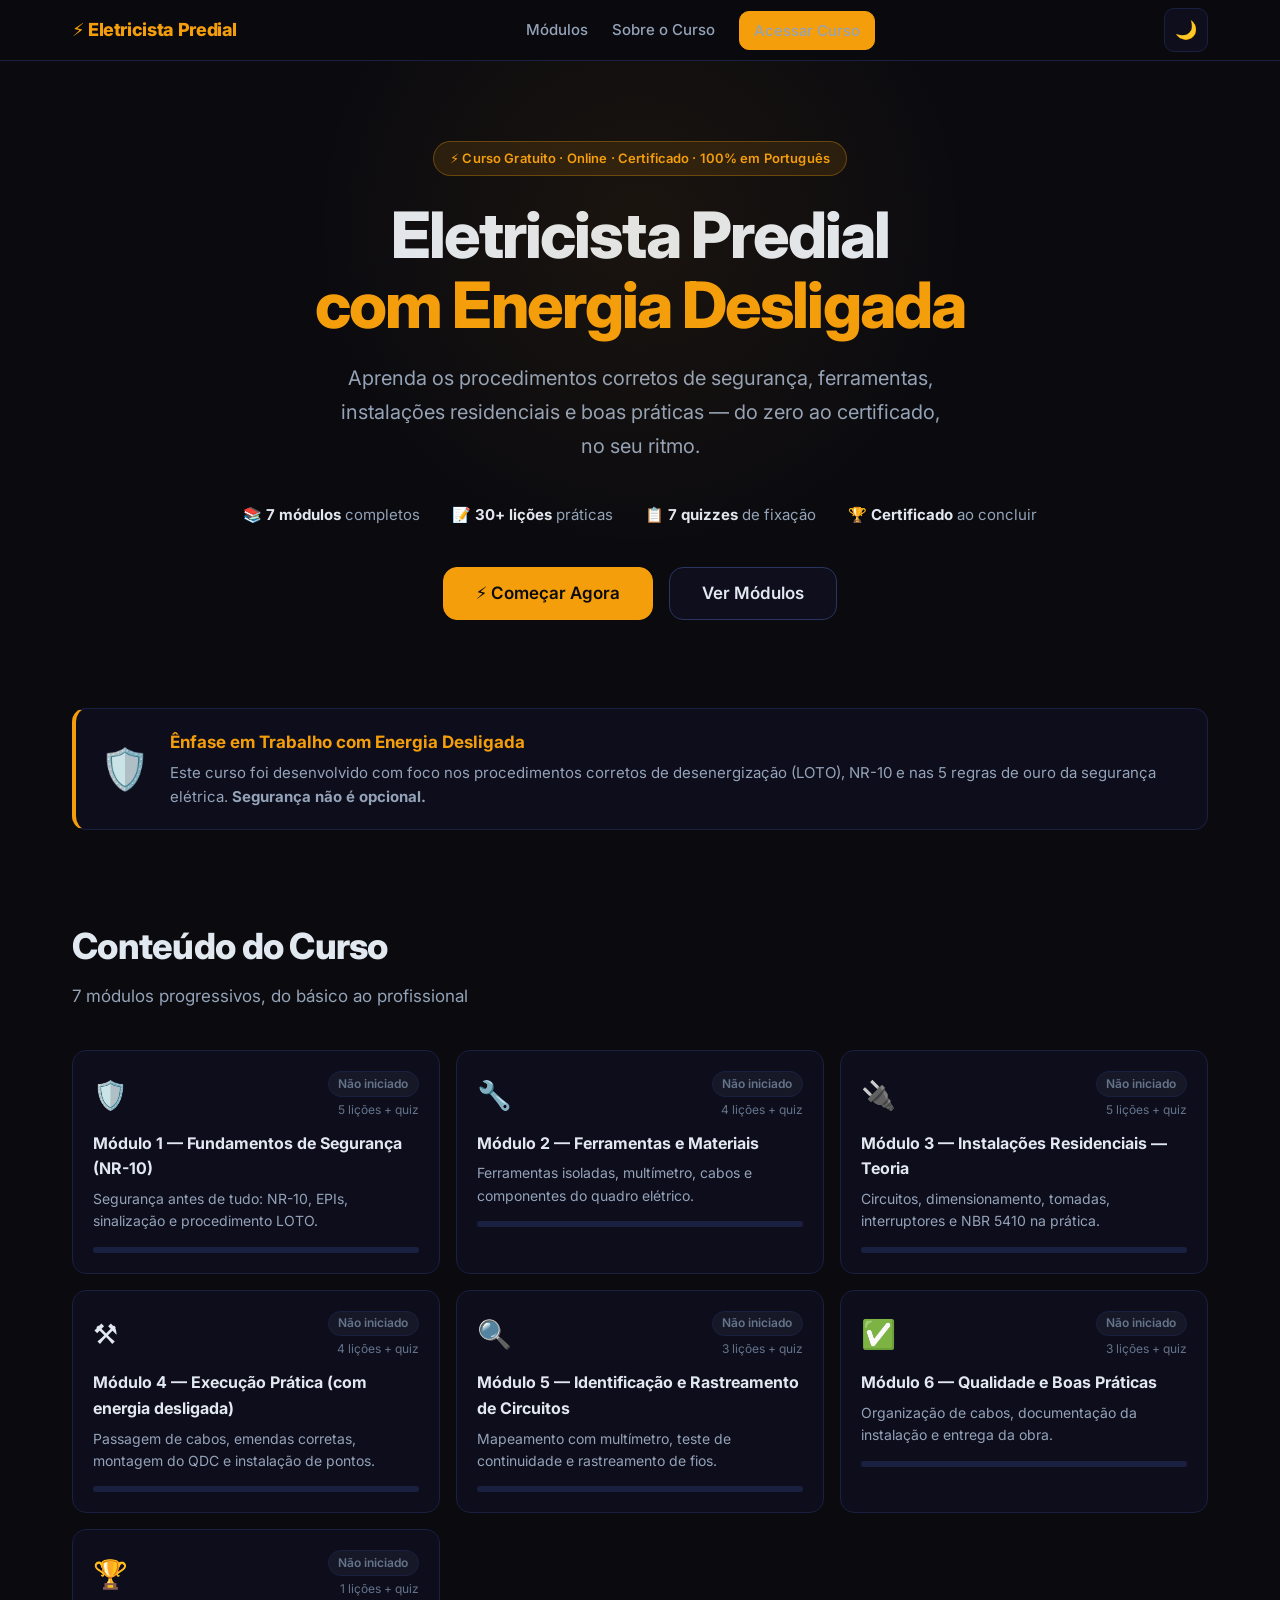
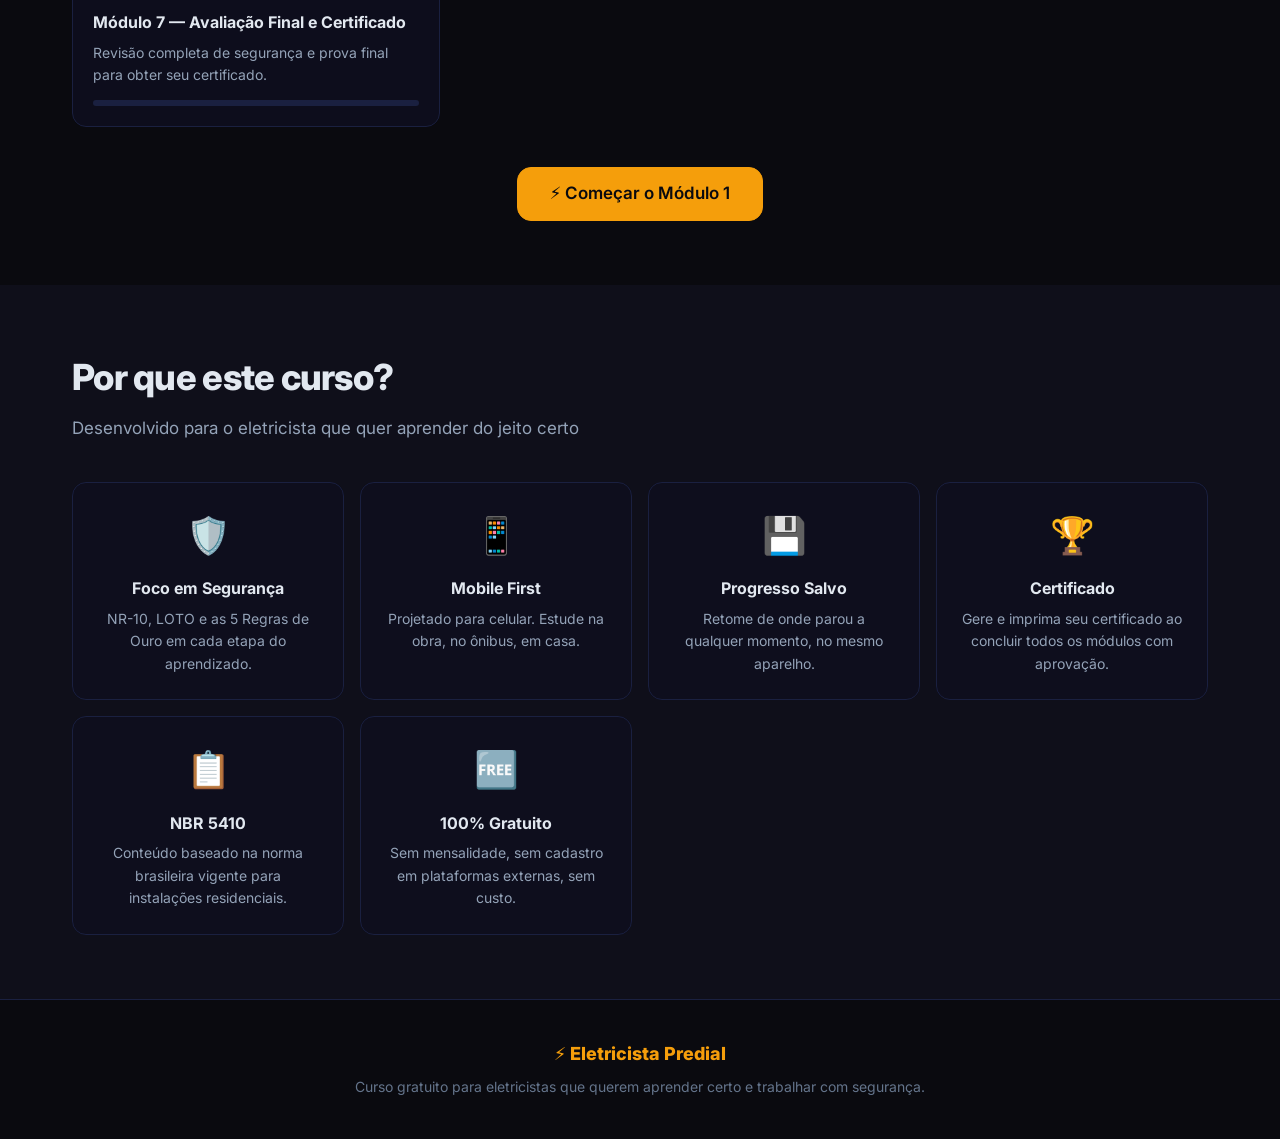
==== commit f0a7250f: "feat: replace conteudo.js with merger, update HTML files to load part files" ====
--- a/index.html
+++ b/index.html
@@ -1,25 +1,297 @@
 <!DOCTYPE html>
-<html lang="pt-BR" data-theme="dark">
+<html lang="pt-BR">
 <head>
-<meta charset="utf-8"><meta name="viewport" content="width=device-width, initial-scale=1">
+<meta charset="utf-8">
+<meta name="viewport" content="width=device-width, initial-scale=1">
 <title>Curso Eletricista Predial — Energia Desligada</title>
-<meta name="description" content="Curso introdutório de Eletricista Predial com ênfase em trabalho com energia desligada. 7 módulos, 24 lições, quizzes e certificado.">
-<link rel="preconnect" href="https://fonts.googleapis.com"><link rel="preconnect" href="https://fonts.gstatic.com" crossorigin>
+<meta name="description" content="Curso completo e gratuito de Eletricista Predial com ênfase em trabalho com energia desligada. 7 módulos, quizzes e certificado.">
+<link rel="preconnect" href="https://fonts.googleapis.com">
+<link rel="preconnect" href="https://fonts.gstatic.com" crossorigin>
 <link href="https://fonts.googleapis.com/css2?family=Inter:wght@400;500;600;700;800&display=swap" rel="stylesheet">
-<script src="theme.js"></script><link rel="stylesheet" href="style.css"><link rel="stylesheet" href="light-theme.css"><link rel="stylesheet" href="home-extras.css">
-<style>.hero-layout{display:grid;gap:2rem;align-items:center}.hero-art{width:100%;max-width:510px;margin:auto}.theme-toggle{min-width:126px}.hero-copy{text-align:center}.scope-chip{display:inline-flex;align-items:center;gap:.35rem;border:1px solid rgba(34,197,94,.35);background:var(--green-dim);color:var(--green);border-radius:999px;padding:.3rem .75rem;font-size:.8rem;font-weight:700;margin-bottom:1.25rem}.notice{margin:1rem auto 0;max-width:900px;padding:1.15rem 1.25rem;border-left:4px solid var(--green);background:var(--green-dim);border-radius:var(--radius-md);color:var(--text-secondary)}.notice strong{color:var(--text-primary)}@media(min-width:960px){.hero-layout{grid-template-columns:1.05fr .95fr}.hero-copy{text-align:left}.hero-copy .hero-subtitle{margin-left:0}.hero-copy .hero-stats,.hero-copy .hero-cta{justify-content:flex-start}}</style>
+<link rel="stylesheet" href="style.css">
+<script>(function(){ var t=localStorage.getItem('eletricista_theme')||'dark'; document.documentElement.setAttribute('data-theme',t); })();</script>
 </head>
 <body>
-<nav class="navbar"><div class="container"><div class="nav-brand">⚡ Eletricista Predial</div><div class="nav-links"><a href="#modulos">Módulos</a><a href="#materiais">Materiais</a><a href="#videos">Vídeos</a><a href="#trilha">Trilha</a><button class="btn btn-secondary btn-sm theme-toggle" data-theme-toggle>☀️ Tema claro</button><a href="curso.html" class="btn btn-primary btn-sm" id="navCta">Acessar Curso</a></div><button class="hamburger" id="hamburger" aria-label="Menu">☰</button></div><div class="nav-mobile" id="navMobile"><button class="btn btn-secondary theme-toggle" data-theme-toggle>☀️ Tema claro</button><a href="#modulos">Módulos</a><a href="#materiais">Materiais</a><a href="#videos">Vídeos</a><a href="#trilha">Trilha</a><a href="curso.html" class="btn btn-primary">⚡ Começar Agora</a></div></nav>
-<section class="hero"><div class="container hero-layout"><div class="hero-copy"><span class="scope-chip">🛡️ Ênfase em energia desligada</span><h1 class="hero-title">Eletricista Predial<br><span class="hero-accent">com Energia Desligada</span></h1><p class="hero-subtitle">Aprenda segurança, ferramentas, instalações residenciais e boas práticas com foco em desenergização, bloqueio e verificação antes de qualquer intervenção.</p><div class="hero-stats"><div class="stat">📚 <strong>7 módulos</strong></div><div class="stat">📝 <strong>24 lições</strong></div><div class="stat">📋 <strong>7 quizzes</strong></div><div class="stat">🏆 <strong>Certificado</strong></div></div><div class="hero-cta"><a href="#" class="btn btn-primary btn-lg" id="ctaBtn">⚡ Começar Agora</a><a href="#modulos" class="btn btn-secondary btn-lg">Ver Módulos</a></div></div><img class="hero-art" src="assets/hero-seguranca.svg" alt="Quadro elétrico desligado, bloqueado e com verificação de ausência de tensão"></div></section>
-<section class="safety-banner"><div class="container"><div class="notice"><strong>Segurança como regra central:</strong> o curso é voltado à aprendizagem de procedimentos com a instalação desligada, bloqueada, sinalizada e verificada antes do trabalho.</div></div></section>
-<section class="section" id="modulos"><div class="container"><h2 class="section-title">Conteúdo do Curso</h2><p class="section-subtitle">7 módulos progressivos, do fundamento à documentação do serviço.</p><div class="modules-grid" id="modulesGrid"></div><div class="modules-cta"><a href="#" class="btn btn-primary btn-lg" id="modulesCta">⚡ Começar o Módulo 1</a></div></div></section>
-<section class="section-alt" id="materiais"><div class="container"><h2 class="section-title">Ferramentas e materiais ilustrados</h2><p class="section-subtitle">Reconheça visualmente os itens que aparecem nos módulos.</p><div class="gallery-grid"><article class="gallery-card panel"><img src="assets/kit-ferramentas.svg" alt="Ferramentas isoladas e instrumento"><div><h3>Ferramentas isoladas</h3><p>Verifique integridade e finalidade. A ferramenta não substitui a desenergização.</p></div></article><article class="gallery-card panel"><img src="assets/loto.svg" alt="Bloqueio e sinalização"><div><h3>Bloqueio e sinalização</h3><p>Impedimento de reenergização e aviso visível durante o trabalho.</p></div></article><article class="gallery-card panel"><img src="assets/materiais-eletricos.svg" alt="Cabos tomada disjuntor e DR"><div><h3>Materiais residenciais</h3><p>Condutores, tomadas e proteções devem seguir projeto e critérios aplicáveis.</p></div></article><article class="gallery-card panel"><img src="assets/multimetro-zero.svg" alt="Confirmação de ausência de tensão"><div><h3>Ausência de tensão</h3><p>A verificação confirma a liberação segura após desligamento e bloqueio.</p></div></article></div></div></section>
-<section class="section" id="videos"><div class="container"><h2 class="section-title">Vídeos para aprofundamento</h2><p class="section-subtitle">Pesquisas orientadas no YouTube para complementar os módulos.</p><div class="video-grid"><article class="video-card panel"><span class="safe-tag">Módulo 1</span><h3>Desenergização e bloqueio</h3><p>Busque conteúdos sobre NR-10, LOTO e segurança antes do contato.</p><a href="https://www.youtube.com/results?search_query=NR-10+desenergizacao+bloqueio+eletricidade" target="_blank" rel="noopener">Pesquisar vídeos →</a></article><article class="video-card panel"><span class="safe-tag">Módulo 2</span><h3>Ferramentas e ausência de tensão</h3><p>Veja demonstrações de inspeção de ferramentas e verificação segura.</p><a href="https://www.youtube.com/results?search_query=ferramentas+eletricista+ausencia+de+tensao+seguranca" target="_blank" rel="noopener">Pesquisar vídeos →</a></article><article class="video-card panel"><span class="safe-tag">Módulos 3 e 4</span><h3>Instalações residenciais</h3><p>Componentes, montagem e boas práticas com circuito desligado.</p><a href="https://www.youtube.com/results?search_query=instalacao+tomada+interruptor+circuito+desligado+eletricista" target="_blank" rel="noopener">Pesquisar vídeos →</a></article><article class="video-card panel"><span class="safe-tag">Módulos 5 e 6</span><h3>Identificação e documentação</h3><p>Etiquetagem de quadro, continuidade e diagrama unifilar básico.</p><a href="https://www.youtube.com/results?search_query=identificacao+circuitos+quadro+eletrico+diagrama+unifilar" target="_blank" rel="noopener">Pesquisar vídeos →</a></article></div><p class="section-note">Antes de reproduzir qualquer procedimento demonstrado em vídeo, confirme se ele respeita desligamento, bloqueio, ausência de tensão e os limites do curso.</p></div></section>
-<section class="section-alt" id="trilha"><div class="container"><h2 class="section-title">Continuidade formativa recomendada</h2><p class="section-subtitle">Uma trilha progressiva inspirada na organização usual de cursos livres profissionais.</p><div class="track-grid"><article class="track-card panel"><span class="track-label">Etapa 01</span><h3>Segurança e fundamentos</h3><p>Risco elétrico, bloqueio, instrumentos e reconhecimento de materiais.</p></article><article class="track-card panel"><span class="track-label">Etapa 02</span><h3>Instalações residenciais</h3><p>Circuitos, proteções, montagem desenergizada, identificação e entrega.</p></article><article class="track-card panel"><span class="track-label">Etapa 03</span><h3>Formação complementar</h3><p>Treinamento oficial aplicável, comandos elétricos e automação predial.</p></article></div><p class="section-note">Esta trilha é orientativa e não representa parceria institucional. Para formação formal, consulte ofertas oficiais atualizadas de instituições reconhecidas.</p></div></section>
-<section class="section" id="sobre"><div class="container"><h2 class="section-title">Por que este curso?</h2><div class="features-grid"><div class="feature panel"><span class="feature__icon">🛡️</span><h3>Foco em Segurança</h3><p>Desenergização, bloqueio e boas práticas em cada etapa.</p></div><div class="feature panel"><span class="feature__icon">🌓</span><h3>Tema Claro ou Escuro</h3><p>Escolha o modo visual mais confortável para estudar.</p></div><div class="feature panel"><span class="feature__icon">🎬</span><h3>Aprofundamento</h3><p>Pesquisas orientadas em vídeo para reforçar os módulos.</p></div><div class="feature panel"><span class="feature__icon">📱</span><h3>Mobile First</h3><p>Projetado para estudar pelo celular.</p></div></div></div></section>
-<footer class="footer"><div class="container"><div class="footer__brand">⚡ Eletricista Predial</div><p class="footer__copy">Aprenda certo e trabalhe com segurança.</p></div></footer>
-<div class="modal-overlay hidden" id="registerModal" role="dialog" aria-modal="true" aria-label="Identificação"><div class="modal panel"><h2 class="modal-title">⚡ Identificação</h2><p class="modal-subtitle">Informe seus dados para iniciar o curso. O progresso ficará salvo neste dispositivo.</p><div class="form-group"><label class="form-label" for="inputNome">Nome completo</label><input class="form-input" type="text" id="inputNome" placeholder="Seu nome completo" autocomplete="name"><span class="form-error" id="errNome">Por favor, informe seu nome completo.</span></div><div class="form-group"><label class="form-label" for="inputCPF">CPF</label><input class="form-input" type="text" id="inputCPF" placeholder="000.000.000-00" inputmode="numeric" maxlength="14" autocomplete="off"><span class="form-error" id="errCPF">CPF inválido. Verifique e tente novamente.</span><span class="form-hint">Seu CPF é usado apenas para identificação local — não é enviado a servidores.</span></div><button class="btn btn-primary btn-full btn-lg" id="registerBtn">Iniciar Curso →</button></div></div>
-<script src="app.js"></script><script src="conteudo.js"></script>
-<script>(function(){'use strict';var $=function(id){return document.getElementById(id)};$('hamburger').onclick=function(){$('navMobile').classList.toggle('open')};function buildModules(){var p=CourseApp.getProgress();$('modulesGrid').innerHTML=COURSE_DATA.modules.map(function(mod){var pct=p.modulePercent(mod.id);var badge=p.isQuizPassed(mod.id)?'<span class="badge badge-done">✓ Concluído</span>':pct>0?'<span class="badge badge-current">Em andamento</span>':'<span class="badge badge-locked">Não iniciado</span>';return '<div class="module-card panel" onclick="handleCta(\'m'+mod.id+'\')"><div class="module-card__header"><span class="module-card__icon">'+mod.icon+'</span><div class="module-card__meta">'+badge+'<span class="module-card__lessons">'+mod.lessons.length+' lições + quiz</span></div></div><h3 class="module-card__title">Módulo '+mod.id+' — '+mod.title+'</h3><p class="module-card__desc">'+mod.description+'</p><div class="progress-track"><div class="progress-fill" style="width:'+pct+'%"></div></div></div>';}).join('')}function handleCta(hash){if(CourseApp.hasUser()){location.href='curso.html#'+hash}else{pendingHash=hash||'m1';$('registerModal').classList.remove('hidden');$('inputNome').focus()}}window.handleCta=handleCta;function resume(p){for(var i=0;i<COURSE_DATA.modules.length;i++){var m=COURSE_DATA.modules[i];for(var j=0;j<m.lessons.length;j++){if(!p.isLessonDone(m.id,m.lessons[j].id))return 'm'+m.id+'/l'+m.lessons[j].id}if(!p.isQuizPassed(m.id))return 'm'+m.id+'/quiz'}return 'm1'}var pendingHash='m1';var p=CourseApp.getProgress();$('ctaBtn').textContent=p.totalDone>0?'▶ Continuar de Onde Parei':'⚡ Começar Agora';$('modulesCta').textContent=p.totalDone>0?'▶ Continuar Curso':'⚡ Começar o Módulo 1';$('ctaBtn').onclick=function(e){e.preventDefault();handleCta(p.totalDone>0?resume(p):'m1')};$('modulesCta').onclick=function(e){e.preventDefault();handleCta(p.totalDone>0?resume(p):'m1')};$('navCta').onclick=function(e){if(!CourseApp.hasUser()){e.preventDefault();handleCta('m1')}};$('registerModal').onclick=function(e){if(e.target===this)this.classList.add('hidden')};$('inputCPF').oninput=function(){this.value=CourseApp.formatCPF(this.value)};$('registerBtn').onclick=function(){var n=$('inputNome').value.trim(),c=$('inputCPF').value.trim(),ok=true;if(n.length<3){$('errNome').classList.add('show');ok=false}else{$('errNome').classList.remove('show')}if(!CourseApp.validateCPF(c)){$('errCPF').classList.add('show');ok=false}else{$('errCPF').classList.remove('show')}if(ok){CourseApp.setUser(n,c);location.href='curso.html#'+pendingHash}};buildModules()})();</script>
-</body></html>+
+<!-- NAVBAR -->
+<nav class="navbar">
+  <div class="container">
+    <div class="nav-brand">⚡ Eletricista Predial</div>
+    <div class="nav-links">
+      <a href="#modulos">Módulos</a>
+      <a href="#sobre">Sobre o Curso</a>
+      <a href="curso.html" class="btn btn-primary btn-sm" id="navCta">Acessar Curso</a>
+    </div>
+    <div style="display:flex;align-items:center;gap:0.5rem;">
+      <button class="theme-toggle" id="themeToggle" aria-label="Alternar tema">🌙</button>
+      <button class="hamburger" id="hamburger" aria-label="Menu">☰</button>
+    </div>
+  </div>
+  <div class="nav-mobile" id="navMobile">
+    <a href="#modulos" onclick="document.getElementById('navMobile').classList.remove('open')">Módulos</a>
+    <a href="#sobre" onclick="document.getElementById('navMobile').classList.remove('open')">Sobre o Curso</a>
+    <a href="curso.html" class="btn btn-primary">⚡ Começar Agora</a>
+  </div>
+</nav>
+
+<!-- HERO -->
+<section class="hero">
+  <div class="container">
+    <div class="hero-badge">⚡ Curso Gratuito &middot; Online &middot; Certificado &middot; 100% em Português</div>
+    <h1 class="hero-title">
+      Eletricista Predial<br>
+      <span class="hero-accent">com Energia Desligada</span>
+    </h1>
+    <p class="hero-subtitle">
+      Aprenda os procedimentos corretos de segurança, ferramentas, instalações residenciais
+      e boas práticas — do zero ao certificado, no seu ritmo.
+    </p>
+    <div class="hero-stats">
+      <div class="stat">📚 <strong>7 módulos</strong> completos</div>
+      <div class="stat">📝 <strong>30+ lições</strong> práticas</div>
+      <div class="stat">📋 <strong>7 quizzes</strong> de fixação</div>
+      <div class="stat">🏆 <strong>Certificado</strong> ao concluir</div>
+    </div>
+    <div class="hero-cta">
+      <a href="#" class="btn btn-primary btn-lg" id="ctaBtn">⚡ Começar Agora</a>
+      <a href="#modulos" class="btn btn-secondary btn-lg">Ver Módulos</a>
+    </div>
+  </div>
+</section>
+
+<!-- SAFETY BANNER -->
+<section class="safety-banner">
+  <div class="container">
+    <div class="safety-banner__inner panel">
+      <span class="safety-banner__icon">🛡️</span>
+      <div>
+        <h3>Ênfase em Trabalho com Energia Desligada</h3>
+        <p>Este curso foi desenvolvido com foco nos procedimentos corretos de desenergização (LOTO),
+           NR-10 e nas 5 regras de ouro da segurança elétrica. <strong>Segurança não é opcional.</strong></p>
+      </div>
+    </div>
+  </div>
+</section>
+
+<!-- MODULES -->
+<section class="section" id="modulos">
+  <div class="container">
+    <h2 class="section-title">Conteúdo do Curso</h2>
+    <p class="section-subtitle">7 módulos progressivos, do básico ao profissional</p>
+    <div class="modules-grid" id="modulesGrid"></div>
+    <div class="modules-cta">
+      <a href="#" class="btn btn-primary btn-lg" id="modulesCta">⚡ Começar o Módulo 1</a>
+    </div>
+  </div>
+</section>
+
+<!-- FEATURES -->
+<section class="section-alt" id="sobre">
+  <div class="container">
+    <h2 class="section-title">Por que este curso?</h2>
+    <p class="section-subtitle">Desenvolvido para o eletricista que quer aprender do jeito certo</p>
+    <div class="features-grid">
+      <div class="feature panel">
+        <span class="feature__icon">🛡️</span>
+        <h3>Foco em Segurança</h3>
+        <p>NR-10, LOTO e as 5 Regras de Ouro em cada etapa do aprendizado.</p>
+      </div>
+      <div class="feature panel">
+        <span class="feature__icon">📱</span>
+        <h3>Mobile First</h3>
+        <p>Projetado para celular. Estude na obra, no ônibus, em casa.</p>
+      </div>
+      <div class="feature panel">
+        <span class="feature__icon">💾</span>
+        <h3>Progresso Salvo</h3>
+        <p>Retome de onde parou a qualquer momento, no mesmo aparelho.</p>
+      </div>
+      <div class="feature panel">
+        <span class="feature__icon">🏆</span>
+        <h3>Certificado</h3>
+        <p>Gere e imprima seu certificado ao concluir todos os módulos com aprovação.</p>
+      </div>
+      <div class="feature panel">
+        <span class="feature__icon">📋</span>
+        <h3>NBR 5410</h3>
+        <p>Conteúdo baseado na norma brasileira vigente para instalações residenciais.</p>
+      </div>
+      <div class="feature panel">
+        <span class="feature__icon">🆓</span>
+        <h3>100% Gratuito</h3>
+        <p>Sem mensalidade, sem cadastro em plataformas externas, sem custo.</p>
+      </div>
+    </div>
+  </div>
+</section>
+
+<!-- FOOTER -->
+<footer class="footer">
+  <div class="container">
+    <div class="footer__brand">⚡ Eletricista Predial</div>
+    <p class="footer__copy">Curso gratuito para eletricistas que querem aprender certo e trabalhar com segurança.</p>
+  </div>
+</footer>
+
+<!-- REGISTER MODAL -->
+<div class="modal-overlay hidden" id="registerModal" role="dialog" aria-modal="true" aria-label="Identificação">
+  <div class="modal panel">
+    <h2 class="modal-title">⚡ Identificação</h2>
+    <p class="modal-subtitle">Informe seus dados para iniciar o curso. O progresso ficará salvo neste dispositivo.</p>
+    <div class="form-group">
+      <label class="form-label" for="inputNome">Nome completo</label>
+      <input class="form-input" type="text" id="inputNome" placeholder="Seu nome completo" autocomplete="name">
+      <span class="form-error" id="errNome">Por favor, informe seu nome completo.</span>
+    </div>
+    <div class="form-group">
+      <label class="form-label" for="inputCPF">CPF</label>
+      <input class="form-input" type="text" id="inputCPF" placeholder="000.000.000-00" inputmode="numeric" maxlength="14" autocomplete="off">
+      <span class="form-error" id="errCPF">CPF inválido. Verifique e tente novamente.</span>
+      <span class="form-hint">Seu CPF é usado apenas para identificação local — não é enviado a servidores.</span>
+    </div>
+    <button class="btn btn-primary btn-full btn-lg" id="registerBtn" style="margin-top:.5rem;">Iniciar Curso →</button>
+  </div>
+</div>
+
+<script src="app.js"></script>
+<script src="conteudo-part1.js"></script>
+<script src="conteudo-part2.js"></script>
+<script src="conteudo-part3.js"></script>
+<script src="conteudo-part4.js"></script>
+<script src="conteudo-part5.js"></script>
+<script src="conteudo.js"></script>
+<script>
+(function() {
+  'use strict';
+
+  // theme
+  CourseApp.initTheme();
+  var themeBtn = document.getElementById('themeToggle');
+  function updateThemeBtn() { themeBtn.textContent = CourseApp.getTheme() === 'dark' ? '🌙' : '☀️'; }
+  updateThemeBtn();
+  themeBtn.addEventListener('click', function() {
+    CourseApp.setTheme(CourseApp.getTheme() === 'dark' ? 'light' : 'dark');
+    updateThemeBtn();
+  });
+
+  // hamburger
+  document.getElementById('hamburger').addEventListener('click', function() {
+    document.getElementById('navMobile').classList.toggle('open');
+  });
+
+  // Build module cards
+  function buildModules() {
+    const p = CourseApp.getProgress();
+    const grid = document.getElementById('modulesGrid');
+    grid.innerHTML = COURSE_DATA.modules.map(mod => {
+      const pct = p.modulePercent(mod.id);
+      const badge = p.isQuizPassed(mod.id)
+        ? '<span class="badge badge-done">✓ Concluído</span>'
+        : pct > 0
+          ? '<span class="badge badge-current">Em andamento</span>'
+          : '<span class="badge badge-locked">Não iniciado</span>';
+      return `<div class="module-card panel" onclick="handleCta('m${mod.id}')">
+        <div class="module-card__header">
+          <span class="module-card__icon">${mod.icon}</span>
+          <div class="module-card__meta">${badge}<span class="module-card__lessons">${mod.lessons.length} lições + quiz</span></div>
+        </div>
+        <h3 class="module-card__title">Módulo ${mod.id} — ${mod.title}</h3>
+        <p class="module-card__desc">${mod.description}</p>
+        <div class="progress-track"><div class="progress-fill" style="width:${pct}%"></div></div>
+      </div>`;
+    }).join('');
+  }
+
+  // CTA logic
+  function handleCta(hash) {
+    if (CourseApp.hasUser()) {
+      location.href = 'curso.html#' + hash;
+    } else {
+      openModal(hash);
+    }
+  }
+  window.handleCta = handleCta;
+
+  function updateCtas() {
+    const p = CourseApp.getProgress();
+    const label = p.totalDone > 0 ? '▶ Continuar de Onde Parei' : '⚡ Começar Agora';
+    document.getElementById('ctaBtn').textContent = label;
+    document.getElementById('modulesCta').textContent = p.totalDone > 0 ? '▶ Continuar Curso' : '⚡ Começar o Módulo 1';
+
+    document.getElementById('ctaBtn').onclick = function(e) {
+      e.preventDefault();
+      handleCta(p.totalDone > 0 ? getResumeHash(p) : 'm1');
+    };
+    document.getElementById('modulesCta').onclick = function(e) {
+      e.preventDefault();
+      handleCta(p.totalDone > 0 ? getResumeHash(p) : 'm1');
+    };
+    document.getElementById('navCta').onclick = function(e) {
+      if (!CourseApp.hasUser()) { e.preventDefault(); openModal('m1'); }
+    };
+  }
+
+  function getResumeHash(p) {
+    for (const mod of COURSE_DATA.modules) {
+      for (const l of mod.lessons) {
+        if (!p.isLessonDone(mod.id, l.id)) return `m${mod.id}/l${l.id}`;
+      }
+      if (!p.isQuizPassed(mod.id)) return `m${mod.id}/quiz`;
+    }
+    return 'm1';
+  }
+
+  // Modal
+  var pendingHash = 'm1';
+  function openModal(hash) {
+    pendingHash = hash || 'm1';
+    document.getElementById('registerModal').classList.remove('hidden');
+    document.getElementById('inputNome').focus();
+  }
+
+  document.getElementById('registerModal').addEventListener('click', function(e) {
+    if (e.target === this) this.classList.add('hidden');
+  });
+
+  // CPF mask
+  document.getElementById('inputCPF').addEventListener('input', function() {
+    this.value = CourseApp.formatCPF(this.value);
+  });
+
+  document.getElementById('registerBtn').addEventListener('click', function() {
+    const nome = document.getElementById('inputNome').value.trim();
+    const cpf  = document.getElementById('inputCPF').value.trim();
+    let ok = true;
+
+    if (nome.length < 3) {
+      document.getElementById('errNome').classList.add('show');
+      ok = false;
+    } else {
+      document.getElementById('errNome').classList.remove('show');
+    }
+
+    if (!CourseApp.validateCPF(cpf)) {
+      document.getElementById('errCPF').classList.add('show');
+      ok = false;
+    } else {
+      document.getElementById('errCPF').classList.remove('show');
+    }
+
+    if (!ok) return;
+    CourseApp.setUser(nome, cpf);
+    location.href = 'curso.html#' + pendingHash;
+  });
+
+  document.addEventListener('keydown', function(e) {
+    if (e.key === 'Enter' && !document.getElementById('registerModal').classList.contains('hidden')) {
+      document.getElementById('registerBtn').click();
+    }
+  });
+
+  // Init
+  buildModules();
+  updateCtas();
+})();
+</script>
+</body>
+</html>
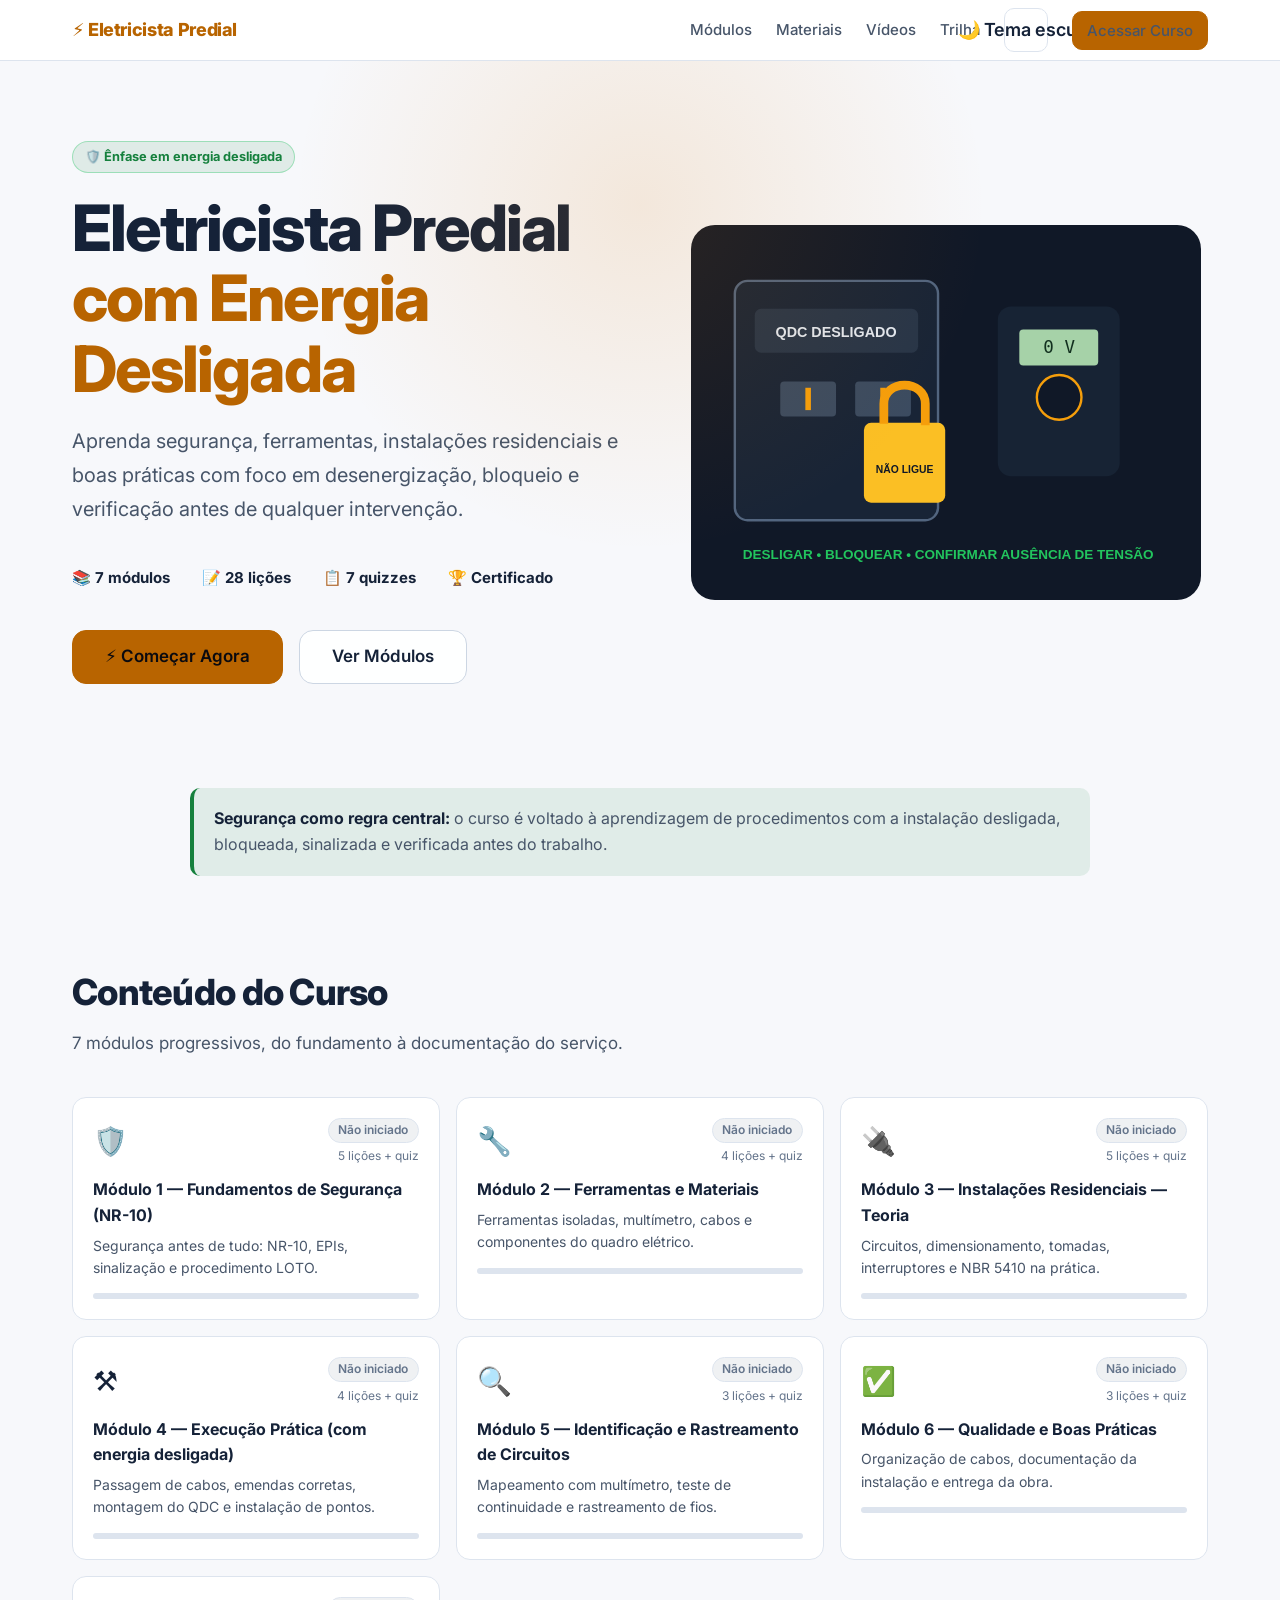
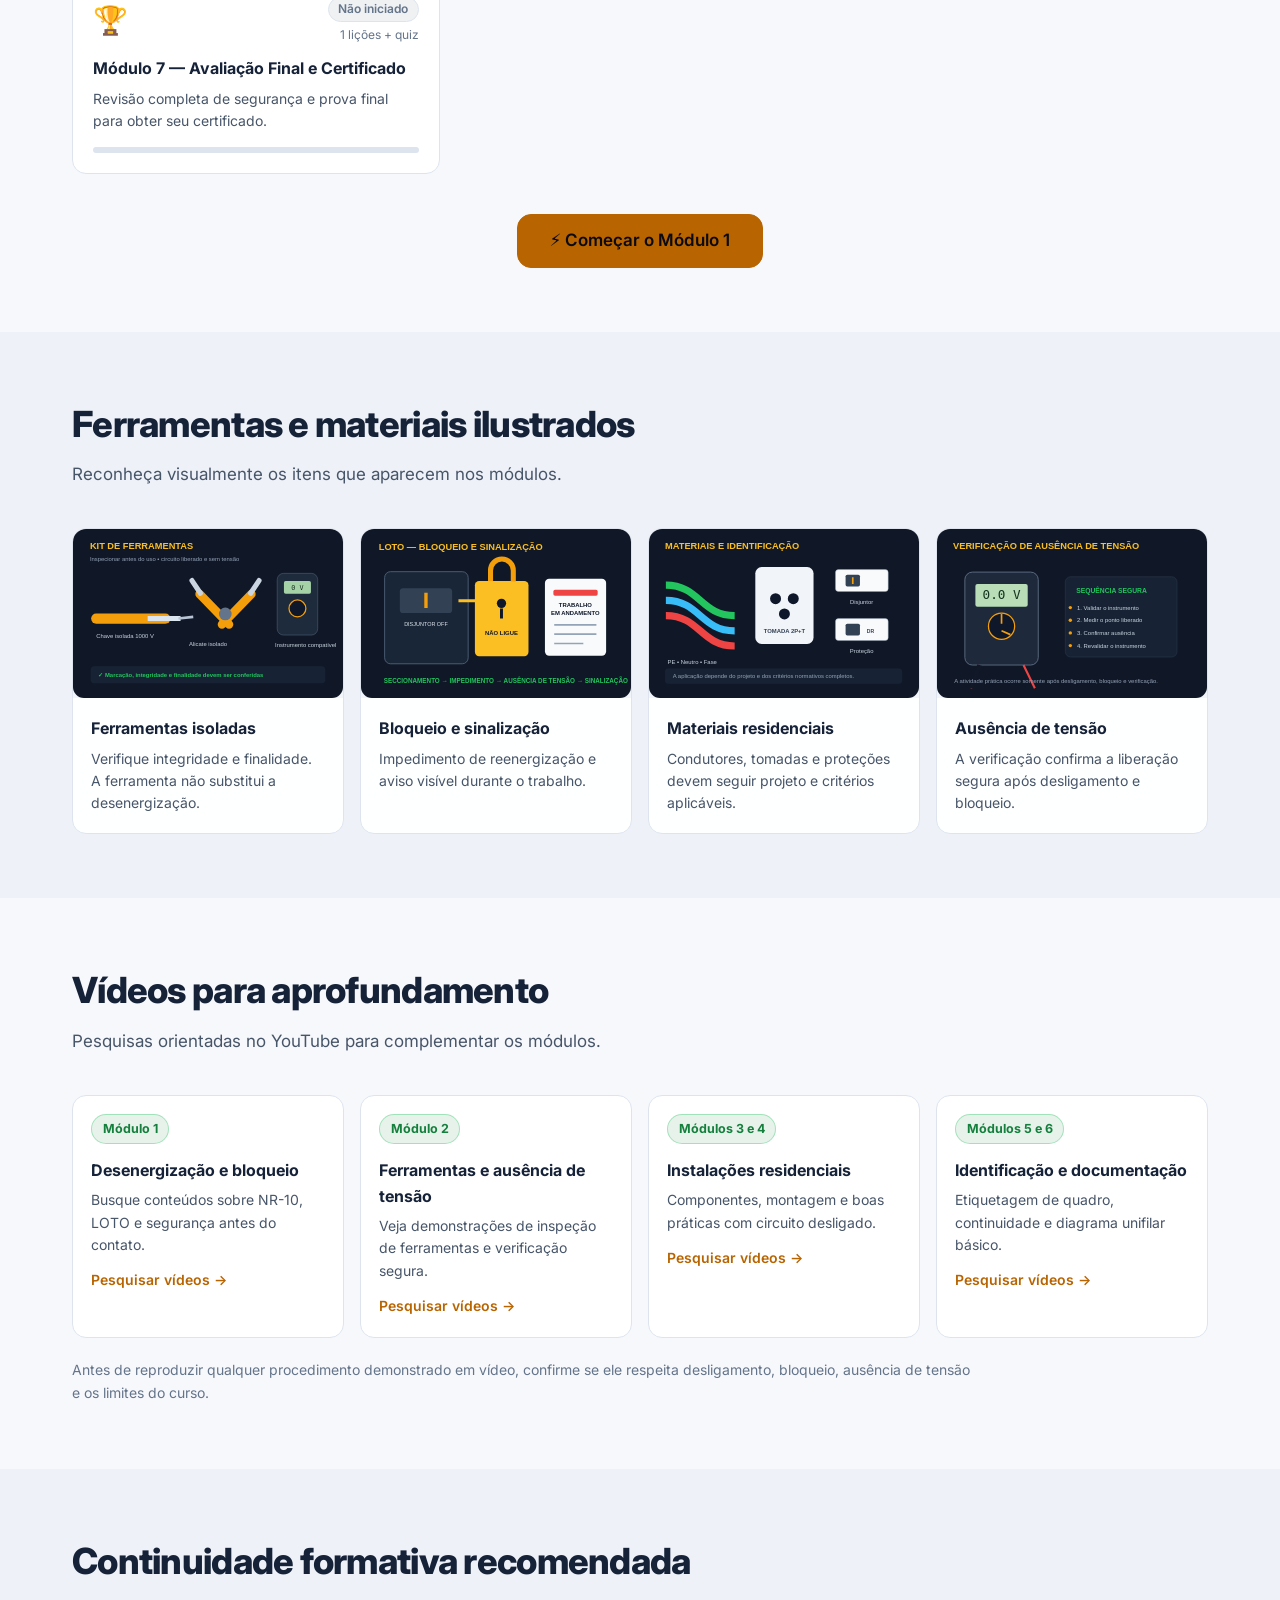
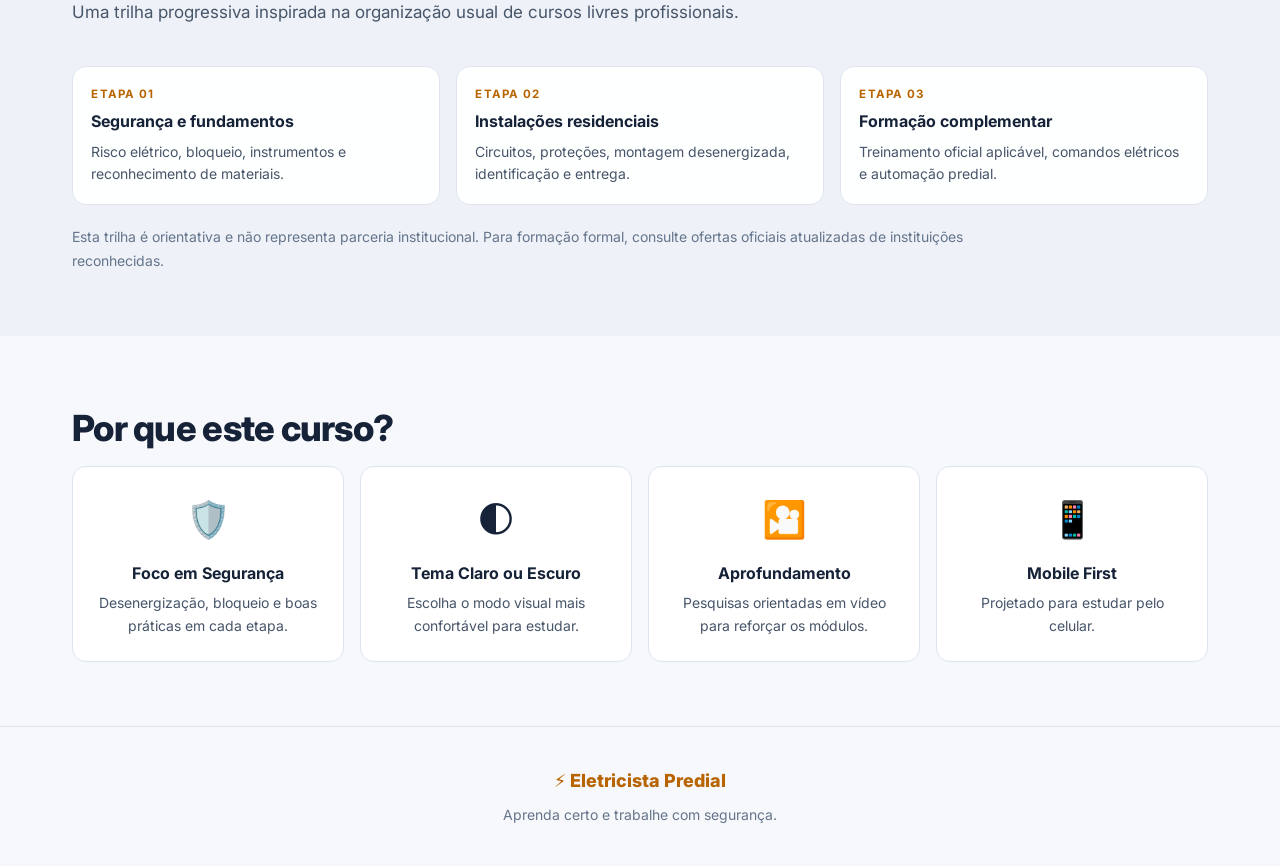
==== commit 6545f587: "feat: integra v3 (conteúdo padrão ouro) ao main - Adiciona conteudo-part1-5.js com melhorias v3:   M" ====
--- a/index.html
+++ b/index.html
@@ -1,158 +1,25 @@
 <!DOCTYPE html>
-<html lang="pt-BR">
+<html lang="pt-BR" data-theme="dark">
 <head>
-<meta charset="utf-8">
-<meta name="viewport" content="width=device-width, initial-scale=1">
+<meta charset="utf-8"><meta name="viewport" content="width=device-width, initial-scale=1">
 <title>Curso Eletricista Predial — Energia Desligada</title>
-<meta name="description" content="Curso completo e gratuito de Eletricista Predial com ênfase em trabalho com energia desligada. 7 módulos, quizzes e certificado.">
-<link rel="preconnect" href="https://fonts.googleapis.com">
-<link rel="preconnect" href="https://fonts.gstatic.com" crossorigin>
+<meta name="description" content="Curso introdutório de Eletricista Predial com ênfase em trabalho com energia desligada. 7 módulos, 28 lições, quizzes e certificado.">
+<link rel="preconnect" href="https://fonts.googleapis.com"><link rel="preconnect" href="https://fonts.gstatic.com" crossorigin>
 <link href="https://fonts.googleapis.com/css2?family=Inter:wght@400;500;600;700;800&display=swap" rel="stylesheet">
-<link rel="stylesheet" href="style.css">
-<script>(function(){ var t=localStorage.getItem('eletricista_theme')||'dark'; document.documentElement.setAttribute('data-theme',t); })();</script>
+<script src="theme.js"></script><link rel="stylesheet" href="style.css"><link rel="stylesheet" href="light-theme.css"><link rel="stylesheet" href="home-extras.css">
+<style>.hero-layout{display:grid;gap:2rem;align-items:center}.hero-art{width:100%;max-width:510px;margin:auto}.theme-toggle{min-width:44px}.hero-copy{text-align:center}.scope-chip{display:inline-flex;align-items:center;gap:.35rem;border:1px solid rgba(34,197,94,.35);background:var(--green-dim);color:var(--green);border-radius:999px;padding:.3rem .75rem;font-size:.8rem;font-weight:700;margin-bottom:1.25rem}.notice{margin:1rem auto 0;max-width:900px;padding:1.15rem 1.25rem;border-left:4px solid var(--green);background:var(--green-dim);border-radius:var(--radius-md);color:var(--text-secondary)}.notice strong{color:var(--text-primary)}@media(min-width:960px){.hero-layout{grid-template-columns:1.05fr .95fr}.hero-copy{text-align:left}.hero-copy .hero-subtitle{margin-left:0}.hero-copy .hero-stats,.hero-copy .hero-cta{justify-content:flex-start}}</style>
 </head>
 <body>
-
-<!-- NAVBAR -->
-<nav class="navbar">
-  <div class="container">
-    <div class="nav-brand">⚡ Eletricista Predial</div>
-    <div class="nav-links">
-      <a href="#modulos">Módulos</a>
-      <a href="#sobre">Sobre o Curso</a>
-      <a href="curso.html" class="btn btn-primary btn-sm" id="navCta">Acessar Curso</a>
-    </div>
-    <div style="display:flex;align-items:center;gap:0.5rem;">
-      <button class="theme-toggle" id="themeToggle" aria-label="Alternar tema">🌙</button>
-      <button class="hamburger" id="hamburger" aria-label="Menu">☰</button>
-    </div>
-  </div>
-  <div class="nav-mobile" id="navMobile">
-    <a href="#modulos" onclick="document.getElementById('navMobile').classList.remove('open')">Módulos</a>
-    <a href="#sobre" onclick="document.getElementById('navMobile').classList.remove('open')">Sobre o Curso</a>
-    <a href="curso.html" class="btn btn-primary">⚡ Começar Agora</a>
-  </div>
-</nav>
-
-<!-- HERO -->
-<section class="hero">
-  <div class="container">
-    <div class="hero-badge">⚡ Curso Gratuito &middot; Online &middot; Certificado &middot; 100% em Português</div>
-    <h1 class="hero-title">
-      Eletricista Predial<br>
-      <span class="hero-accent">com Energia Desligada</span>
-    </h1>
-    <p class="hero-subtitle">
-      Aprenda os procedimentos corretos de segurança, ferramentas, instalações residenciais
-      e boas práticas — do zero ao certificado, no seu ritmo.
-    </p>
-    <div class="hero-stats">
-      <div class="stat">📚 <strong>7 módulos</strong> completos</div>
-      <div class="stat">📝 <strong>30+ lições</strong> práticas</div>
-      <div class="stat">📋 <strong>7 quizzes</strong> de fixação</div>
-      <div class="stat">🏆 <strong>Certificado</strong> ao concluir</div>
-    </div>
-    <div class="hero-cta">
-      <a href="#" class="btn btn-primary btn-lg" id="ctaBtn">⚡ Começar Agora</a>
-      <a href="#modulos" class="btn btn-secondary btn-lg">Ver Módulos</a>
-    </div>
-  </div>
-</section>
-
-<!-- SAFETY BANNER -->
-<section class="safety-banner">
-  <div class="container">
-    <div class="safety-banner__inner panel">
-      <span class="safety-banner__icon">🛡️</span>
-      <div>
-        <h3>Ênfase em Trabalho com Energia Desligada</h3>
-        <p>Este curso foi desenvolvido com foco nos procedimentos corretos de desenergização (LOTO),
-           NR-10 e nas 5 regras de ouro da segurança elétrica. <strong>Segurança não é opcional.</strong></p>
-      </div>
-    </div>
-  </div>
-</section>
-
-<!-- MODULES -->
-<section class="section" id="modulos">
-  <div class="container">
-    <h2 class="section-title">Conteúdo do Curso</h2>
-    <p class="section-subtitle">7 módulos progressivos, do básico ao profissional</p>
-    <div class="modules-grid" id="modulesGrid"></div>
-    <div class="modules-cta">
-      <a href="#" class="btn btn-primary btn-lg" id="modulesCta">⚡ Começar o Módulo 1</a>
-    </div>
-  </div>
-</section>
-
-<!-- FEATURES -->
-<section class="section-alt" id="sobre">
-  <div class="container">
-    <h2 class="section-title">Por que este curso?</h2>
-    <p class="section-subtitle">Desenvolvido para o eletricista que quer aprender do jeito certo</p>
-    <div class="features-grid">
-      <div class="feature panel">
-        <span class="feature__icon">🛡️</span>
-        <h3>Foco em Segurança</h3>
-        <p>NR-10, LOTO e as 5 Regras de Ouro em cada etapa do aprendizado.</p>
-      </div>
-      <div class="feature panel">
-        <span class="feature__icon">📱</span>
-        <h3>Mobile First</h3>
-        <p>Projetado para celular. Estude na obra, no ônibus, em casa.</p>
-      </div>
-      <div class="feature panel">
-        <span class="feature__icon">💾</span>
-        <h3>Progresso Salvo</h3>
-        <p>Retome de onde parou a qualquer momento, no mesmo aparelho.</p>
-      </div>
-      <div class="feature panel">
-        <span class="feature__icon">🏆</span>
-        <h3>Certificado</h3>
-        <p>Gere e imprima seu certificado ao concluir todos os módulos com aprovação.</p>
-      </div>
-      <div class="feature panel">
-        <span class="feature__icon">📋</span>
-        <h3>NBR 5410</h3>
-        <p>Conteúdo baseado na norma brasileira vigente para instalações residenciais.</p>
-      </div>
-      <div class="feature panel">
-        <span class="feature__icon">🆓</span>
-        <h3>100% Gratuito</h3>
-        <p>Sem mensalidade, sem cadastro em plataformas externas, sem custo.</p>
-      </div>
-    </div>
-  </div>
-</section>
-
-<!-- FOOTER -->
-<footer class="footer">
-  <div class="container">
-    <div class="footer__brand">⚡ Eletricista Predial</div>
-    <p class="footer__copy">Curso gratuito para eletricistas que querem aprender certo e trabalhar com segurança.</p>
-  </div>
-</footer>
-
-<!-- REGISTER MODAL -->
-<div class="modal-overlay hidden" id="registerModal" role="dialog" aria-modal="true" aria-label="Identificação">
-  <div class="modal panel">
-    <h2 class="modal-title">⚡ Identificação</h2>
-    <p class="modal-subtitle">Informe seus dados para iniciar o curso. O progresso ficará salvo neste dispositivo.</p>
-    <div class="form-group">
-      <label class="form-label" for="inputNome">Nome completo</label>
-      <input class="form-input" type="text" id="inputNome" placeholder="Seu nome completo" autocomplete="name">
-      <span class="form-error" id="errNome">Por favor, informe seu nome completo.</span>
-    </div>
-    <div class="form-group">
-      <label class="form-label" for="inputCPF">CPF</label>
-      <input class="form-input" type="text" id="inputCPF" placeholder="000.000.000-00" inputmode="numeric" maxlength="14" autocomplete="off">
-      <span class="form-error" id="errCPF">CPF inválido. Verifique e tente novamente.</span>
-      <span class="form-hint">Seu CPF é usado apenas para identificação local — não é enviado a servidores.</span>
-    </div>
-    <button class="btn btn-primary btn-full btn-lg" id="registerBtn" style="margin-top:.5rem;">Iniciar Curso →</button>
-  </div>
-</div>
-
+<nav class="navbar"><div class="container"><div class="nav-brand">⚡ Eletricista Predial</div><div class="nav-links"><a href="#modulos">Módulos</a><a href="#materiais">Materiais</a><a href="#videos">Vídeos</a><a href="#trilha">Trilha</a><button class="btn btn-secondary btn-sm theme-toggle" data-theme-toggle>☀️ Tema claro</button><a href="curso.html" class="btn btn-primary btn-sm" id="navCta">Acessar Curso</a></div><button class="hamburger" id="hamburger" aria-label="Menu">☰</button></div><div class="nav-mobile" id="navMobile"><button class="btn btn-secondary theme-toggle" data-theme-toggle>☀️ Tema claro</button><a href="#modulos">Módulos</a><a href="#materiais">Materiais</a><a href="#videos">Vídeos</a><a href="#trilha">Trilha</a><a href="curso.html" class="btn btn-primary">⚡ Começar Agora</a></div></nav>
+<section class="hero"><div class="container hero-layout"><div class="hero-copy"><span class="scope-chip">🛡️ Ênfase em energia desligada</span><h1 class="hero-title">Eletricista Predial<br><span class="hero-accent">com Energia Desligada</span></h1><p class="hero-subtitle">Aprenda segurança, ferramentas, instalações residenciais e boas práticas com foco em desenergização, bloqueio e verificação antes de qualquer intervenção.</p><div class="hero-stats"><div class="stat">📚 <strong>7 módulos</strong></div><div class="stat">📝 <strong>28 lições</strong></div><div class="stat">📋 <strong>7 quizzes</strong></div><div class="stat">🏆 <strong>Certificado</strong></div></div><div class="hero-cta"><a href="#" class="btn btn-primary btn-lg" id="ctaBtn">⚡ Começar Agora</a><a href="#modulos" class="btn btn-secondary btn-lg">Ver Módulos</a></div></div><img class="hero-art" src="assets/hero-seguranca.svg" alt="Quadro elétrico desligado, bloqueado e com verificação de ausência de tensão"></div></section>
+<section class="safety-banner"><div class="container"><div class="notice"><strong>Segurança como regra central:</strong> o curso é voltado à aprendizagem de procedimentos com a instalação desligada, bloqueada, sinalizada e verificada antes do trabalho.</div></div></section>
+<section class="section" id="modulos"><div class="container"><h2 class="section-title">Conteúdo do Curso</h2><p class="section-subtitle">7 módulos progressivos, do fundamento à documentação do serviço.</p><div class="modules-grid" id="modulesGrid"></div><div class="modules-cta"><a href="#" class="btn btn-primary btn-lg" id="modulesCta">⚡ Começar o Módulo 1</a></div></div></section>
+<section class="section-alt" id="materiais"><div class="container"><h2 class="section-title">Ferramentas e materiais ilustrados</h2><p class="section-subtitle">Reconheça visualmente os itens que aparecem nos módulos.</p><div class="gallery-grid"><article class="gallery-card panel"><img src="assets/kit-ferramentas.svg" alt="Ferramentas isoladas e instrumento"><div><h3>Ferramentas isoladas</h3><p>Verifique integridade e finalidade. A ferramenta não substitui a desenergização.</p></div></article><article class="gallery-card panel"><img src="assets/loto.svg" alt="Bloqueio e sinalização"><div><h3>Bloqueio e sinalização</h3><p>Impedimento de reenergização e aviso visível durante o trabalho.</p></div></article><article class="gallery-card panel"><img src="assets/materiais-eletricos.svg" alt="Cabos tomada disjuntor e DR"><div><h3>Materiais residenciais</h3><p>Condutores, tomadas e proteções devem seguir projeto e critérios aplicáveis.</p></div></article><article class="gallery-card panel"><img src="assets/multimetro-zero.svg" alt="Confirmação de ausência de tensão"><div><h3>Ausência de tensão</h3><p>A verificação confirma a liberação segura após desligamento e bloqueio.</p></div></article></div></div></section>
+<section class="section" id="videos"><div class="container"><h2 class="section-title">Vídeos para aprofundamento</h2><p class="section-subtitle">Pesquisas orientadas no YouTube para complementar os módulos.</p><div class="video-grid"><article class="video-card panel"><span class="safe-tag">Módulo 1</span><h3>Desenergização e bloqueio</h3><p>Busque conteúdos sobre NR-10, LOTO e segurança antes do contato.</p><a href="https://www.youtube.com/results?search_query=NR-10+desenergizacao+bloqueio+eletricidade" target="_blank" rel="noopener">Pesquisar vídeos →</a></article><article class="video-card panel"><span class="safe-tag">Módulo 2</span><h3>Ferramentas e ausência de tensão</h3><p>Veja demonstrações de inspeção de ferramentas e verificação segura.</p><a href="https://www.youtube.com/results?search_query=ferramentas+eletricista+ausencia+de+tensao+seguranca" target="_blank" rel="noopener">Pesquisar vídeos →</a></article><article class="video-card panel"><span class="safe-tag">Módulos 3 e 4</span><h3>Instalações residenciais</h3><p>Componentes, montagem e boas práticas com circuito desligado.</p><a href="https://www.youtube.com/results?search_query=instalacao+tomada+interruptor+circuito+desligado+eletricista" target="_blank" rel="noopener">Pesquisar vídeos →</a></article><article class="video-card panel"><span class="safe-tag">Módulos 5 e 6</span><h3>Identificação e documentação</h3><p>Etiquetagem de quadro, continuidade e diagrama unifilar básico.</p><a href="https://www.youtube.com/results?search_query=identificacao+circuitos+quadro+eletrico+diagrama+unifilar" target="_blank" rel="noopener">Pesquisar vídeos →</a></article></div><p class="section-note">Antes de reproduzir qualquer procedimento demonstrado em vídeo, confirme se ele respeita desligamento, bloqueio, ausência de tensão e os limites do curso.</p></div></section>
+<section class="section-alt" id="trilha"><div class="container"><h2 class="section-title">Continuidade formativa recomendada</h2><p class="section-subtitle">Uma trilha progressiva inspirada na organização usual de cursos livres profissionais.</p><div class="track-grid"><article class="track-card panel"><span class="track-label">Etapa 01</span><h3>Segurança e fundamentos</h3><p>Risco elétrico, bloqueio, instrumentos e reconhecimento de materiais.</p></article><article class="track-card panel"><span class="track-label">Etapa 02</span><h3>Instalações residenciais</h3><p>Circuitos, proteções, montagem desenergizada, identificação e entrega.</p></article><article class="track-card panel"><span class="track-label">Etapa 03</span><h3>Formação complementar</h3><p>Treinamento oficial aplicável, comandos elétricos e automação predial.</p></article></div><p class="section-note">Esta trilha é orientativa e não representa parceria institucional. Para formação formal, consulte ofertas oficiais atualizadas de instituições reconhecidas.</p></div></section>
+<section class="section" id="sobre"><div class="container"><h2 class="section-title">Por que este curso?</h2><div class="features-grid"><div class="feature panel"><span class="feature__icon">🛡️</span><h3>Foco em Segurança</h3><p>Desenergização, bloqueio e boas práticas em cada etapa.</p></div><div class="feature panel"><span class="feature__icon">🌓</span><h3>Tema Claro ou Escuro</h3><p>Escolha o modo visual mais confortável para estudar.</p></div><div class="feature panel"><span class="feature__icon">🎦</span><h3>Aprofundamento</h3><p>Pesquisas orientadas em vídeo para reforçar os módulos.</p></div><div class="feature panel"><span class="feature__icon">📱</span><h3>Mobile First</h3><p>Projetado para estudar pelo celular.</p></div></div></div></section>
+<footer class="footer"><div class="container"><div class="footer__brand">⚡ Eletricista Predial</div><p class="footer__copy">Aprenda certo e trabalhe com segurança.</p></div></footer>
+<div class="modal-overlay hidden" id="registerModal" role="dialog" aria-modal="true" aria-label="Identificação"><div class="modal panel"><h2 class="modal-title">⚡ Identificação</h2><p class="modal-subtitle">Informe seus dados para iniciar o curso. O progresso ficará salvo neste dispositivo.</p><div class="form-group"><label class="form-label" for="inputNome">Nome completo</label><input class="form-input" type="text" id="inputNome" placeholder="Seu nome completo" autocomplete="name"><span class="form-error" id="errNome">Por favor, informe seu nome completo.</span></div><div class="form-group"><label class="form-label" for="inputCPF">CPF</label><input class="form-input" type="text" id="inputCPF" placeholder="000.000.000-00" inputmode="numeric" maxlength="14" autocomplete="off"><span class="form-error" id="errCPF">CPF inválido. Verifique e tente novamente.</span><span class="form-hint">Seu CPF é usado apenas para identificação local — não é enviado a servidores.</span></div><button class="btn btn-primary btn-full btn-lg" id="registerBtn">Iniciar Curso →</button></div></div>
 <script src="app.js"></script>
 <script src="conteudo-part1.js"></script>
 <script src="conteudo-part2.js"></script>
@@ -160,138 +27,5 @@
 <script src="conteudo-part4.js"></script>
 <script src="conteudo-part5.js"></script>
 <script src="conteudo.js"></script>
-<script>
-(function() {
-  'use strict';
-
-  // theme
-  CourseApp.initTheme();
-  var themeBtn = document.getElementById('themeToggle');
-  function updateThemeBtn() { themeBtn.textContent = CourseApp.getTheme() === 'dark' ? '🌙' : '☀️'; }
-  updateThemeBtn();
-  themeBtn.addEventListener('click', function() {
-    CourseApp.setTheme(CourseApp.getTheme() === 'dark' ? 'light' : 'dark');
-    updateThemeBtn();
-  });
-
-  // hamburger
-  document.getElementById('hamburger').addEventListener('click', function() {
-    document.getElementById('navMobile').classList.toggle('open');
-  });
-
-  // Build module cards
-  function buildModules() {
-    const p = CourseApp.getProgress();
-    const grid = document.getElementById('modulesGrid');
-    grid.innerHTML = COURSE_DATA.modules.map(mod => {
-      const pct = p.modulePercent(mod.id);
-      const badge = p.isQuizPassed(mod.id)
-        ? '<span class="badge badge-done">✓ Concluído</span>'
-        : pct > 0
-          ? '<span class="badge badge-current">Em andamento</span>'
-          : '<span class="badge badge-locked">Não iniciado</span>';
-      return `<div class="module-card panel" onclick="handleCta('m${mod.id}')">
-        <div class="module-card__header">
-          <span class="module-card__icon">${mod.icon}</span>
-          <div class="module-card__meta">${badge}<span class="module-card__lessons">${mod.lessons.length} lições + quiz</span></div>
-        </div>
-        <h3 class="module-card__title">Módulo ${mod.id} — ${mod.title}</h3>
-        <p class="module-card__desc">${mod.description}</p>
-        <div class="progress-track"><div class="progress-fill" style="width:${pct}%"></div></div>
-      </div>`;
-    }).join('');
-  }
-
-  // CTA logic
-  function handleCta(hash) {
-    if (CourseApp.hasUser()) {
-      location.href = 'curso.html#' + hash;
-    } else {
-      openModal(hash);
-    }
-  }
-  window.handleCta = handleCta;
-
-  function updateCtas() {
-    const p = CourseApp.getProgress();
-    const label = p.totalDone > 0 ? '▶ Continuar de Onde Parei' : '⚡ Começar Agora';
-    document.getElementById('ctaBtn').textContent = label;
-    document.getElementById('modulesCta').textContent = p.totalDone > 0 ? '▶ Continuar Curso' : '⚡ Começar o Módulo 1';
-
-    document.getElementById('ctaBtn').onclick = function(e) {
-      e.preventDefault();
-      handleCta(p.totalDone > 0 ? getResumeHash(p) : 'm1');
-    };
-    document.getElementById('modulesCta').onclick = function(e) {
-      e.preventDefault();
-      handleCta(p.totalDone > 0 ? getResumeHash(p) : 'm1');
-    };
-    document.getElementById('navCta').onclick = function(e) {
-      if (!CourseApp.hasUser()) { e.preventDefault(); openModal('m1'); }
-    };
-  }
-
-  function getResumeHash(p) {
-    for (const mod of COURSE_DATA.modules) {
-      for (const l of mod.lessons) {
-        if (!p.isLessonDone(mod.id, l.id)) return `m${mod.id}/l${l.id}`;
-      }
-      if (!p.isQuizPassed(mod.id)) return `m${mod.id}/quiz`;
-    }
-    return 'm1';
-  }
-
-  // Modal
-  var pendingHash = 'm1';
-  function openModal(hash) {
-    pendingHash = hash || 'm1';
-    document.getElementById('registerModal').classList.remove('hidden');
-    document.getElementById('inputNome').focus();
-  }
-
-  document.getElementById('registerModal').addEventListener('click', function(e) {
-    if (e.target === this) this.classList.add('hidden');
-  });
-
-  // CPF mask
-  document.getElementById('inputCPF').addEventListener('input', function() {
-    this.value = CourseApp.formatCPF(this.value);
-  });
-
-  document.getElementById('registerBtn').addEventListener('click', function() {
-    const nome = document.getElementById('inputNome').value.trim();
-    const cpf  = document.getElementById('inputCPF').value.trim();
-    let ok = true;
-
-    if (nome.length < 3) {
-      document.getElementById('errNome').classList.add('show');
-      ok = false;
-    } else {
-      document.getElementById('errNome').classList.remove('show');
-    }
-
-    if (!CourseApp.validateCPF(cpf)) {
-      document.getElementById('errCPF').classList.add('show');
-      ok = false;
-    } else {
-      document.getElementById('errCPF').classList.remove('show');
-    }
-
-    if (!ok) return;
-    CourseApp.setUser(nome, cpf);
-    location.href = 'curso.html#' + pendingHash;
-  });
-
-  document.addEventListener('keydown', function(e) {
-    if (e.key === 'Enter' && !document.getElementById('registerModal').classList.contains('hidden')) {
-      document.getElementById('registerBtn').click();
-    }
-  });
-
-  // Init
-  buildModules();
-  updateCtas();
-})();
-</script>
-</body>
-</html>
+<script>(function(){'use strict';var $=function(id){return document.getElementById(id)};$('hamburger').onclick=function(){$('navMobile').classList.toggle('open')};function buildModules(){var p=CourseApp.getProgress();$('modulesGrid').innerHTML=COURSE_DATA.modules.map(function(mod){var pct=p.modulePercent(mod.id);var badge=p.isQuizPassed(mod.id)?'<span class="badge badge-done">✓ Concluído</span>':pct>0?'<span class="badge badge-current">Em andamento</span>':'<span class="badge badge-locked">Não iniciado</span>';return '<div class="module-card panel" onclick="handleCta(\'m'+mod.id+'\')">'+'<div class="module-card__header"><span class="module-card__icon">'+mod.icon+'</span><div class="module-card__meta">'+badge+'<span class="module-card__lessons">'+mod.lessons.length+' lições + quiz</span></div></div>'+'<h3 class="module-card__title">Módulo '+mod.id+' — '+mod.title+'</h3>'+'<p class="module-card__desc">'+mod.description+'</p>'+'<div class="progress-track"><div class="progress-fill" style="width:'+pct+'%"></div></div></div>';}).join('')}function handleCta(hash){if(CourseApp.hasUser()){location.href='curso.html#'+hash}else{pendingHash=hash||'m1';$('registerModal').classList.remove('hidden');$('inputNome').focus()}}window.handleCta=handleCta;function resume(p){for(var i=0;i<COURSE_DATA.modules.length;i++){var m=COURSE_DATA.modules[i];for(var j=0;j<m.lessons.length;j++){if(!p.isLessonDone(m.id,m.lessons[j].id))return 'm'+m.id+'/l'+m.lessons[j].id}if(!p.isQuizPassed(m.id))return 'm'+m.id+'/quiz'}return 'm1'}var pendingHash='m1';var p=CourseApp.getProgress();$('ctaBtn').textContent=p.totalDone>0?'▶ Continuar de Onde Parei':'⚡ Começar Agora';$('modulesCta').textContent=p.totalDone>0?'▶ Continuar Curso':'⚡ Começar o Módulo 1';$('ctaBtn').onclick=function(e){e.preventDefault();handleCta(p.totalDone>0?resume(p):'m1')};$('modulesCta').onclick=function(e){e.preventDefault();handleCta(p.totalDone>0?resume(p):'m1')};$('navCta').onclick=function(e){if(!CourseApp.hasUser()){e.preventDefault();handleCta('m1')}};$('registerModal').onclick=function(e){if(e.target===this)this.classList.add('hidden')};$('inputCPF').oninput=function(){this.value=CourseApp.formatCPF(this.value)};$('registerBtn').onclick=function(){var n=$('inputNome').value.trim(),c=$('inputCPF').value.trim(),ok=true;if(n.length<3){$('errNome').classList.add('show');ok=false}else{$('errNome').classList.remove('show')}if(!CourseApp.validateCPF(c)){$('errCPF').classList.add('show');ok=false}else{$('errCPF').classList.remove('show')}if(ok){CourseApp.setUser(n,c);location.href='curso.html#'+pendingHash}};buildModules()})();</script>
+</body></html>
--- a/light-theme.css
+++ b/light-theme.css
@@ -0,0 +1,6 @@
+html[data-theme="light"] { --bg-primary:#f7f8fb; --bg-secondary:#eef2f8; --bg-panel:rgba(255,255,255,.94); --bg-panel-hover:#fff; --bg-input:#f2f5fa; --border-dim:#dde4ee; --border-mid:#ccd6e3; --border-bright:#aabbd0; --text-primary:#152238; --text-secondary:#475569; --text-muted:#64748b; --accent:#b86400; --accent-dim:rgba(217,119,6,.12); --accent-bright:#d97706; --blue:#2563eb; --blue-dim:rgba(37,99,235,.1); --green:#15803d; --green-dim:rgba(21,128,61,.1); --red:#b91c1c; --red-dim:rgba(185,28,28,.1); --glass-border:1px solid #dde4ee; }
+html[data-theme="light"] .navbar { background:rgba(255,255,255,.95); }
+html[data-theme="light"] .sidebar-overlay { background:rgba(15,23,42,.3); }
+html[data-theme="light"] .modal-overlay { background:rgba(15,23,42,.4); }
+html[data-theme="light"] .hero::before { background:radial-gradient(circle,rgba(217,119,6,.13),transparent 70%); }
+.theme-toggle { min-width:126px; }
--- a/home-extras.css
+++ b/home-extras.css
@@ -0,0 +1 @@
+.gallery-grid,.track-grid,.video-grid{display:grid;grid-template-columns:repeat(auto-fit,minmax(235px,1fr));gap:1rem}.gallery-card{padding:0;overflow:hidden}.gallery-card img{width:100%;aspect-ratio:16/10;object-fit:cover;background:var(--bg-input)}.gallery-card div,.track-card,.video-card{padding:1.15rem}.gallery-card h3,.track-card h3,.video-card h3{font-size:1rem;margin-bottom:.35rem}.gallery-card p,.track-card p,.video-card p{color:var(--text-secondary);font-size:.875rem}.video-card a{display:inline-flex;margin-top:.8rem;font-size:.875rem;font-weight:600}.track-label{font-size:.72rem;font-weight:700;text-transform:uppercase;letter-spacing:.1em;color:var(--accent);display:block;margin-bottom:.35rem}.section-note{max-width:900px;color:var(--text-muted);font-size:.875rem;line-height:1.7;margin-top:1.25rem}.safe-tag{display:inline-flex;padding:.25rem .65rem;border-radius:999px;border:1px solid rgba(34,197,94,.35);color:var(--green);background:var(--green-dim);font-size:.78rem;font-weight:700;margin-bottom:.85rem}
